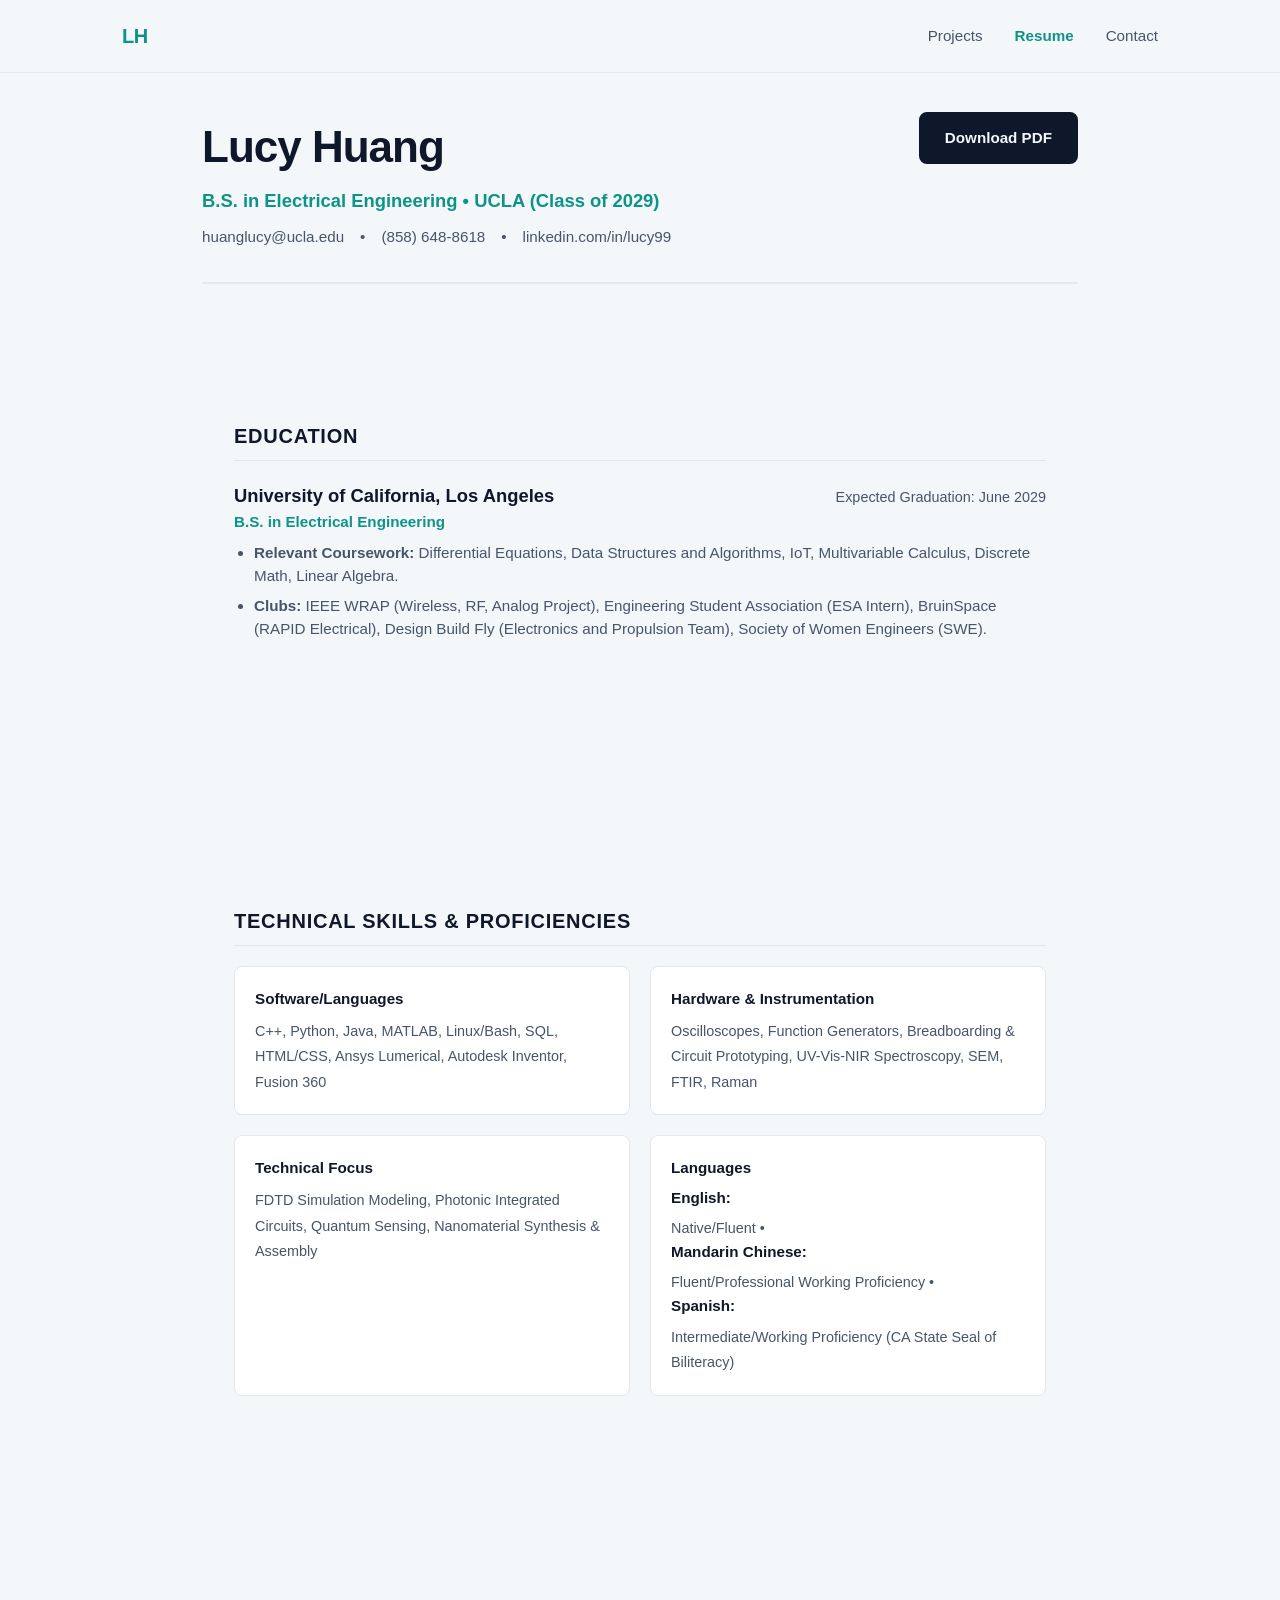
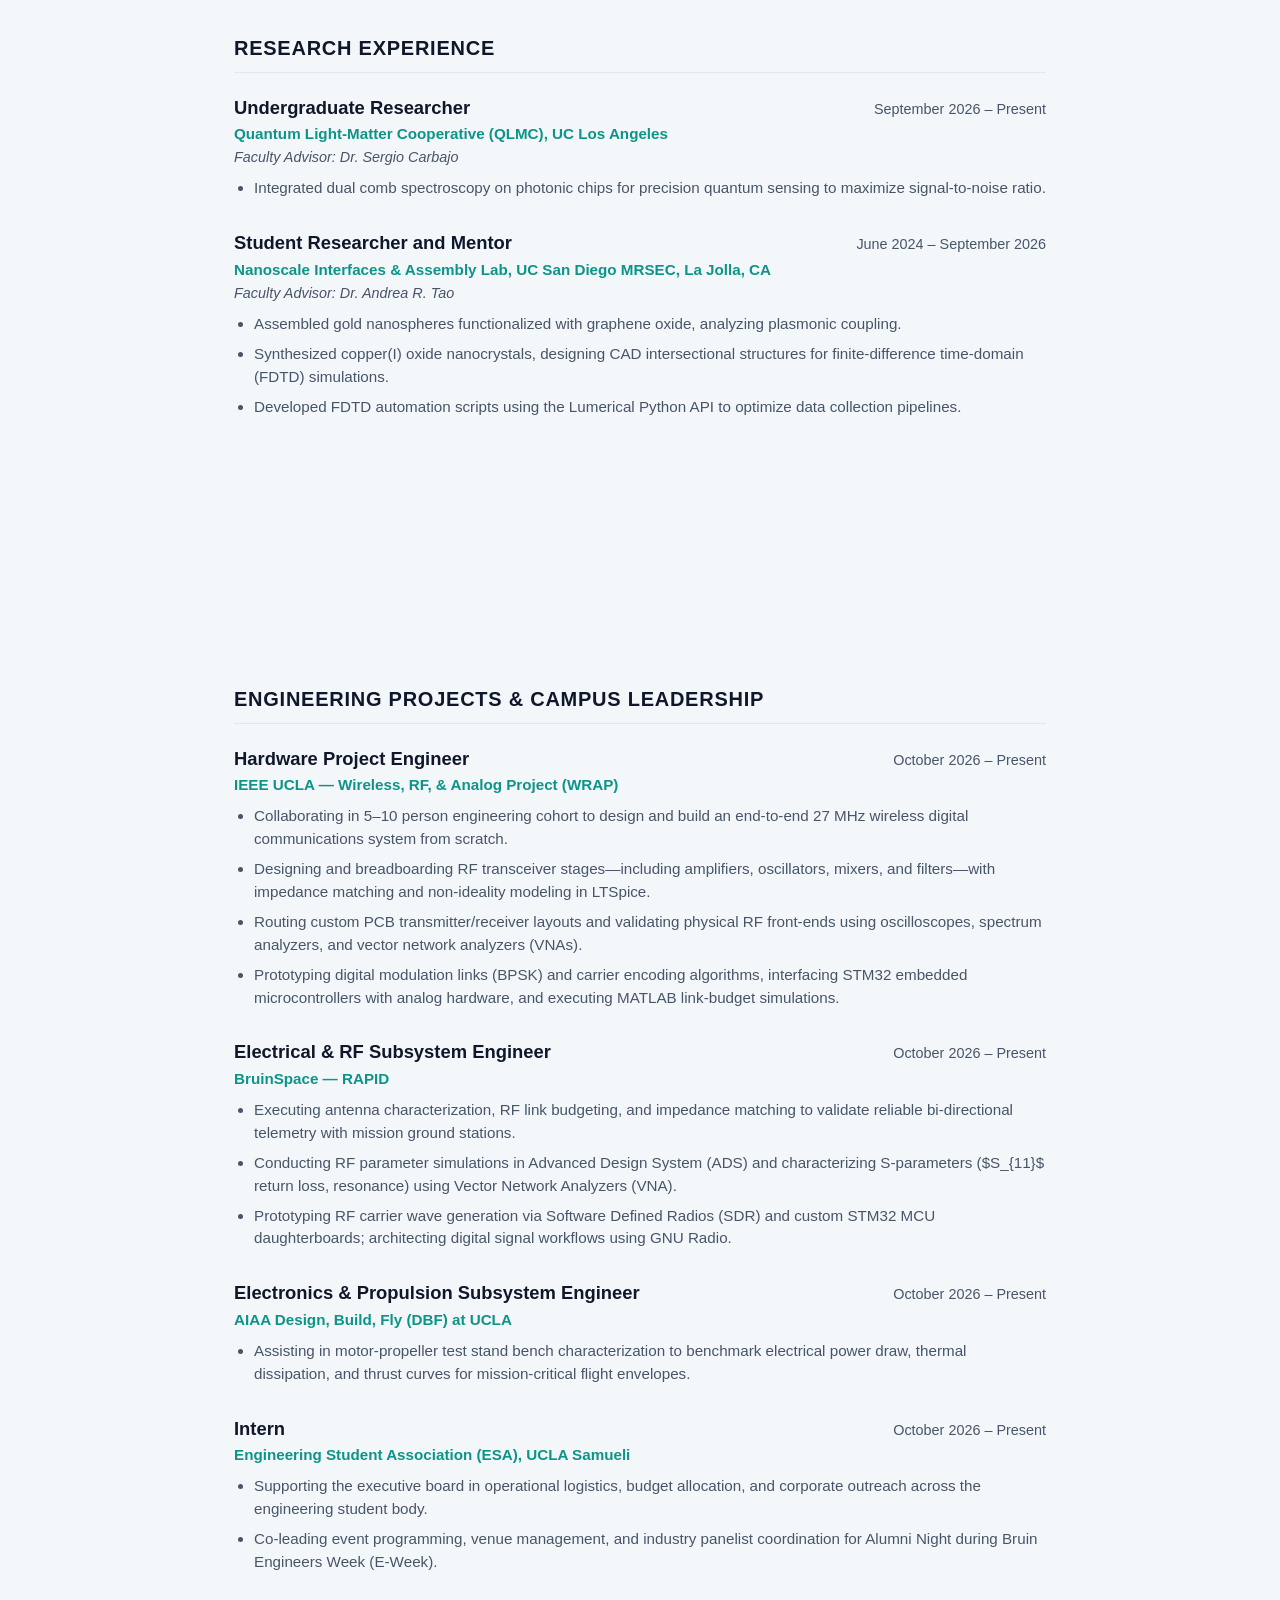
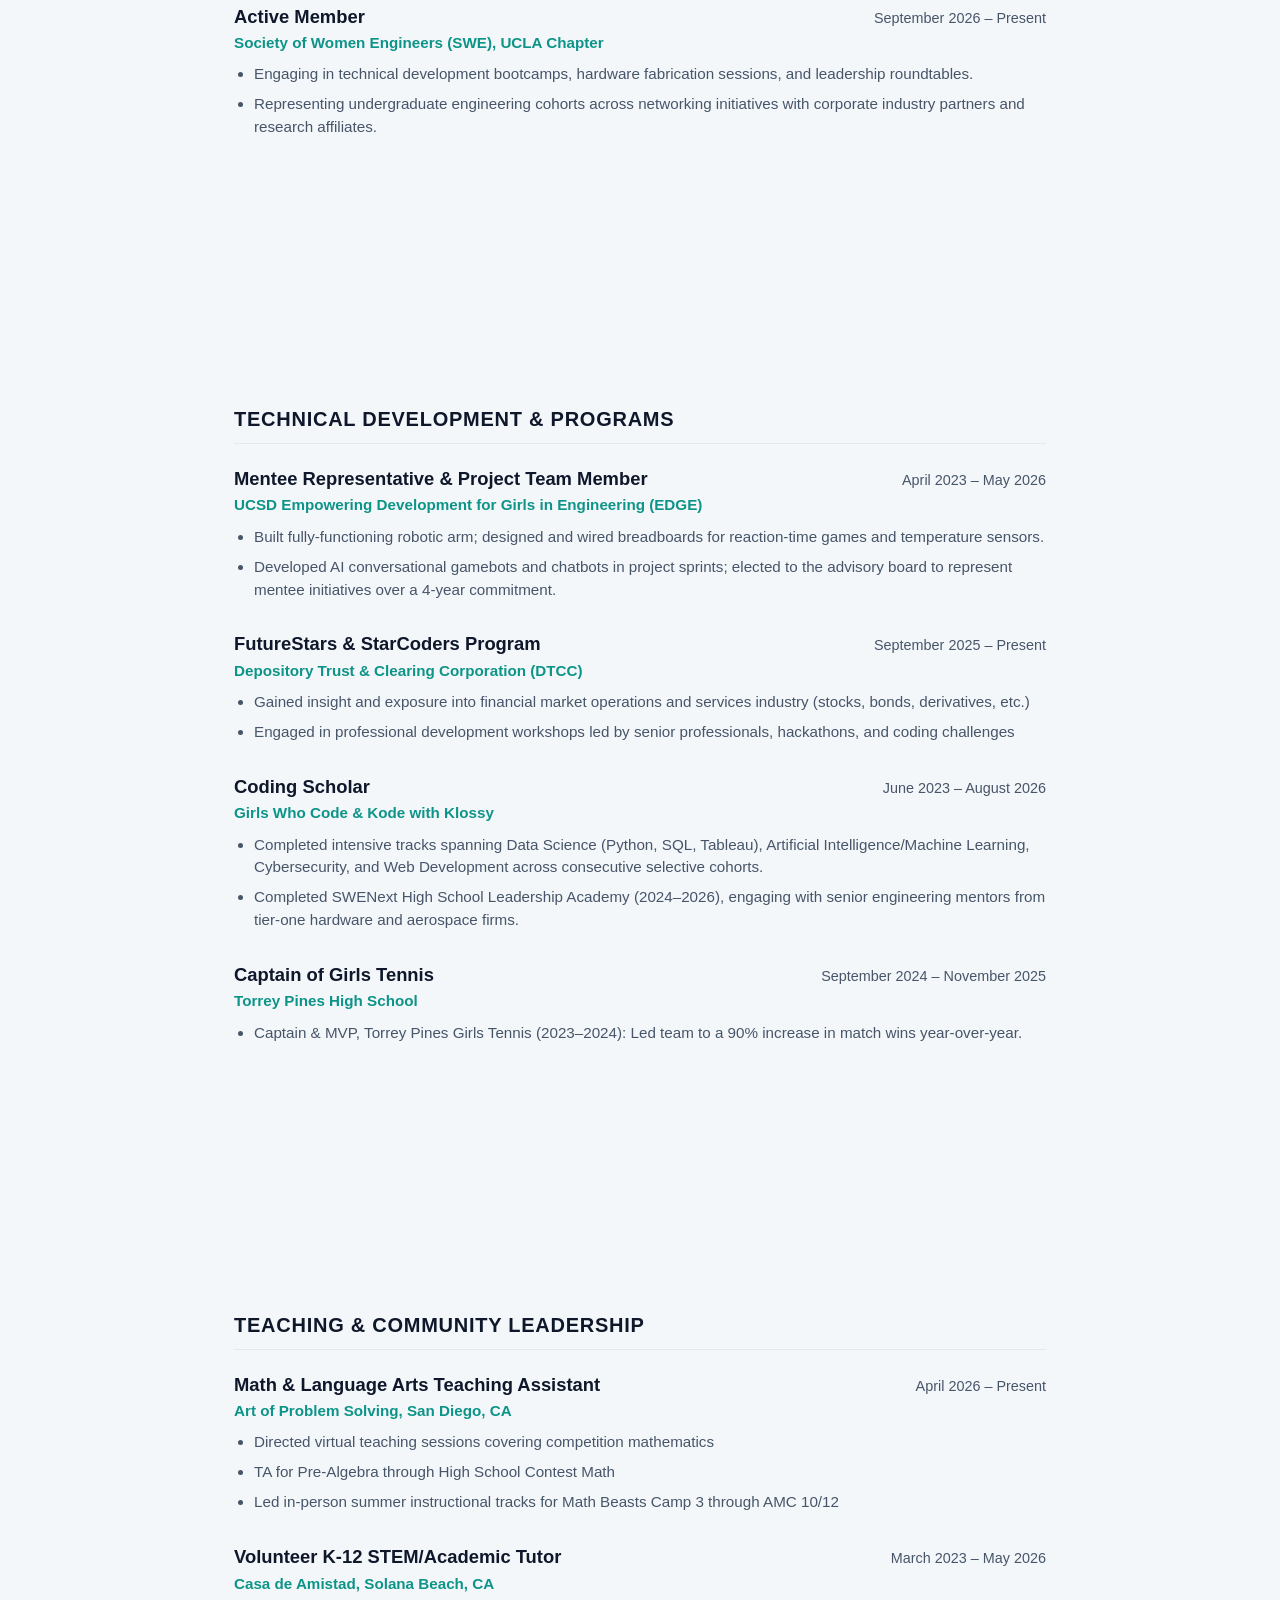
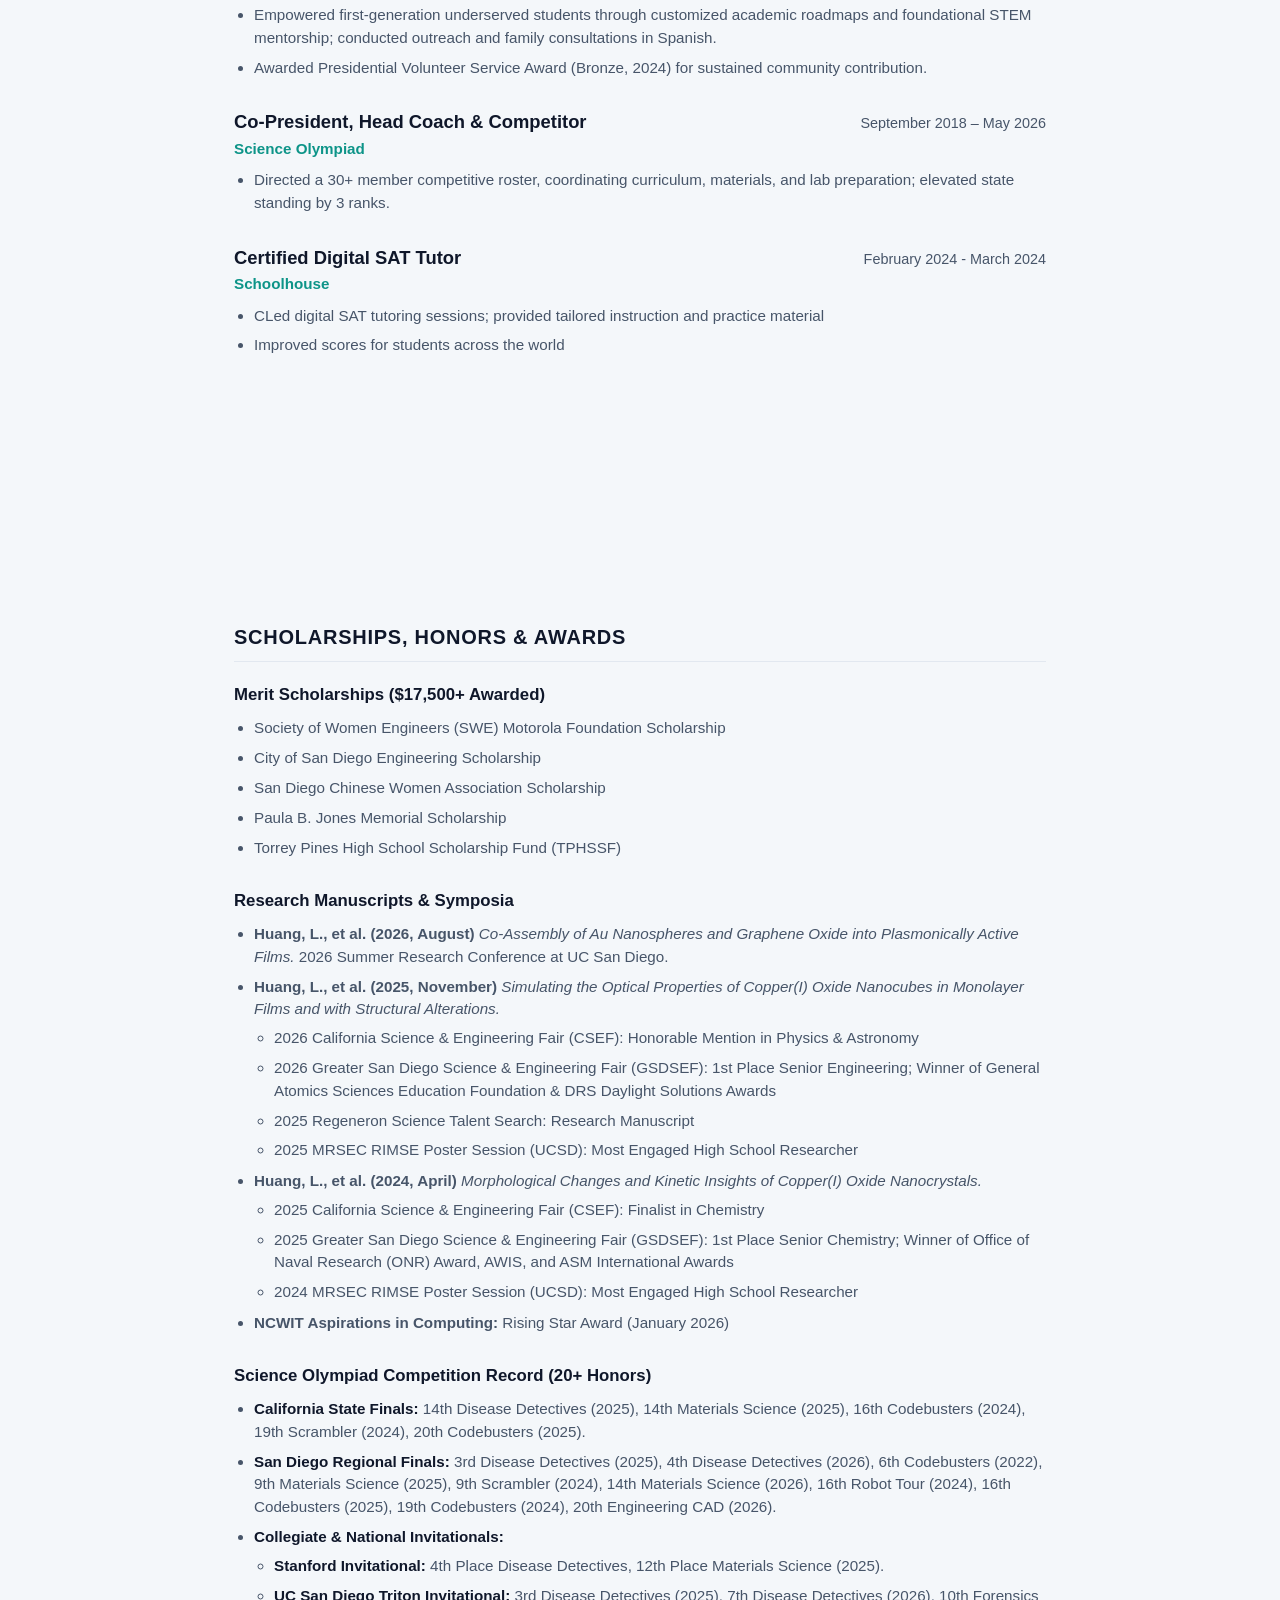
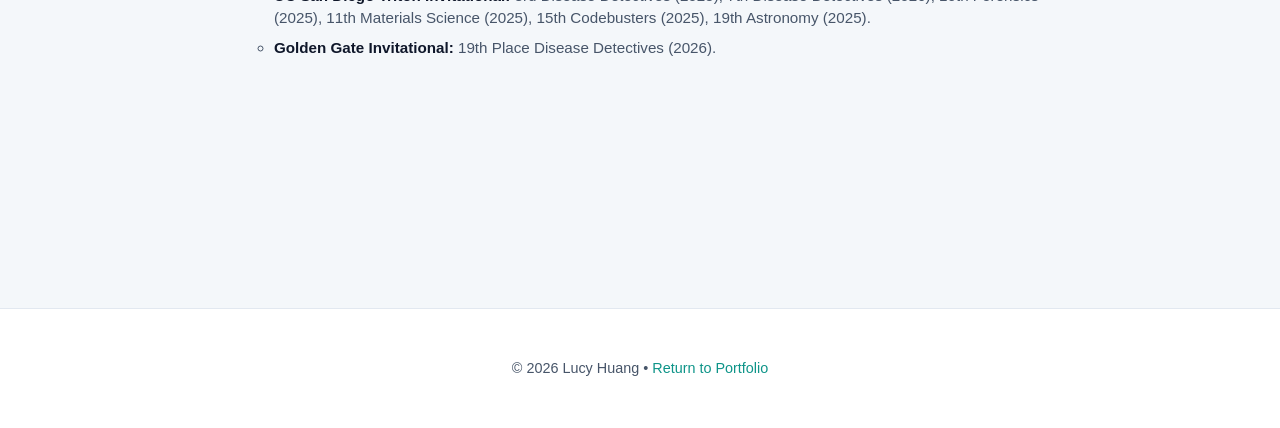
==== resume.html @ a326f534 "Restore bullet points for resume entries Uncommented bullet lists for AIAA and SWE entries in resume" ====
<!DOCTYPE html>
<html lang="en">
<head>
    <meta charset="UTF-8">
    <meta name="viewport" content="width=device-width, initial-scale=1.0">
    <title>Lucy Huang | Resume</title>
    <link rel="stylesheet" href="style.css">
    <style>
        .resume-page {
            max-width: 940px;
            margin: 0 auto;
            padding: 7rem 2rem 5rem;
        }

        .resume-header {
            display: flex;
            justify-content: space-between;
            align-items: flex-start;
            border-bottom: 2px solid var(--border-color);
            padding-bottom: 2rem;
            margin-bottom: 2.5rem;
        }

        .resume-title h1 {
            font-size: 2.75rem;
            font-weight: 800;
            color: var(--text-main);
            letter-spacing: -1px;
            margin-bottom: 0.25rem;
        }

        .resume-title p {
            color: var(--accent-teal);
            font-weight: 600;
            font-size: 1.15rem;
        }

        .contact-info {
            margin-top: 0.6rem;
            font-size: 0.95rem;
            color: var(--text-muted);
            display: flex;
            flex-wrap: wrap;
            gap: 1rem;
        }

        .contact-info a {
            color: var(--text-muted);
            text-decoration: none;
            transition: var(--transition-smooth);
        }

        .contact-info a:hover {
            color: var(--accent-teal);
        }

        .resume-actions {
            display: flex;
            gap: 0.75rem;
        }

        .resume-section {
            margin-bottom: 2.75rem;
        }

        .resume-section-title {
            font-size: 1.25rem;
            font-weight: 700;
            color: var(--text-main);
            text-transform: uppercase;
            letter-spacing: 0.75px;
            border-bottom: 1px solid var(--border-color);
            padding-bottom: 0.5rem;
            margin-bottom: 1.25rem;
        }

        .resume-entry {
            margin-bottom: 1.75rem;
        }

        .entry-header {
            display: flex;
            justify-content: space-between;
            align-items: baseline;
            flex-wrap: wrap;
            margin-bottom: 0.25rem;
        }

        .entry-title {
            font-size: 1.15rem;
            font-weight: 700;
            color: var(--text-main);
        }

        .entry-org {
            color: var(--accent-teal);
            font-weight: 600;
            font-size: 0.95rem;
        }

        .entry-advisor {
            color: var(--text-muted);
            font-size: 0.9rem;
            font-style: italic;
        }

        .entry-date {
            font-size: 0.9rem;
            color: var(--text-muted);
            font-weight: 500;
            white-space: nowrap;
        }

        .entry-bullets {
            margin-top: 0.5rem;
            padding-left: 1.25rem;
            color: var(--text-muted);
        }

        .entry-bullets li {
            margin-bottom: 0.45rem;
            font-size: 0.95rem;
            line-height: 1.5;
        }

        .entry-bullets ul {
            list-style-type: circle;
            padding-left: 1.25rem;
            margin-top: 0.35rem;
            margin-bottom: 0.5rem;
        }

        /* Skills & Scholarships Grid */
        .skills-grid {
            display: grid;
            grid-template-columns: repeat(auto-fit, minmax(280px, 1fr));
            gap: 1.25rem;
        }

        .skill-card {
            background-color: var(--card-bg);
            border: 1px solid var(--border-color);
            border-radius: var(--radius-modern);
            padding: 1.25rem;
        }

        .skill-card strong {
            display: block;
            color: var(--text-main);
            margin-bottom: 0.4rem;
            font-size: 0.95rem;
        }

        .skill-card span {
            color: var(--text-muted);
            font-size: 0.9rem;
            line-height: 1.45;
        }

        /* SciOly Details Styling */
        .scioly-category {
            margin-bottom: 0.75rem;
        }

        .scioly-category strong {
            color: var(--text-main);
            font-size: 0.95rem;
        }

        @media (max-width: 768px) {
            .resume-header {
                flex-direction: column;
                gap: 1.5rem;
            }
            .entry-header {
                flex-direction: column;
            }
            .resume-actions {
                width: 100%;
            }
            .resume-actions .btn {
                width: 100%;
                text-align: center;
            }
        }

        @media print {
            header, footer, .resume-actions { display: none !important; }
            .resume-page { padding: 0; }
            body { background: #fff; color: #000; }
        }
    </style>
</head>
<body>

    <!-- Header / Navigation -->
    <header>
        <nav>
            <div class="logo"><a href="index.html" style="text-decoration: none; color: inherit;">LH</a></div>
            <ul>
                <li><a href="index.html#projects">Projects</a></li>
                <li><a href="resume.html" style="color: var(--accent-teal); font-weight: 700;">Resume</a></li>
                <li><a href="index.html#contact">Contact</a></li>
            </ul>
        </nav>
    </header>

    <main class="resume-page">
        <!-- Resume Header -->
        <div class="resume-header">
            <div class="resume-title">
                <h1>Lucy Huang</h1>
                <p>B.S. in Electrical Engineering &bull; UCLA (Class of 2029)</p>
                <div class="contact-info">
                    <span><a href="mailto:huanglucy@ucla.edu">huanglucy@ucla.edu</a></span>
                    <span>&bull;</span>
                    <span>(858) 648-8618</span>
                    <span>&bull;</span>
                    <span><a href="https://www.linkedin.com/in/lucy99" target="_blank" rel="noopener noreferrer">linkedin.com/in/lucy99</a></span>
                </div>
            </div>
            <div class="resume-actions">
                <a href="101926 Lucy Huang Resume.pdf" download class="btn">Download PDF</a>
            </div>
        </div>

        <!-- Education -->
        <section class="resume-section">
            <h2 class="resume-section-title">Education</h2>
            <div class="resume-entry">
                <div class="entry-header">
                    <div>
                        <span class="entry-title">University of California, Los Angeles</span>
                        <div class="entry-org">B.S. in Electrical Engineering</div>
                    </div>
                    <span class="entry-date">Expected Graduation: June 2029</span>
                </div>
                <ul class="entry-bullets">
                    <li><strong>Relevant Coursework:</strong> Differential Equations, Data Structures and Algorithms, IoT, Multivariable Calculus, Discrete Math, Linear Algebra.</li>
                    <li><strong>Clubs:</strong> IEEE WRAP (Wireless, RF, Analog Project), Engineering Student Association (ESA Intern), BruinSpace (RAPID Electrical), Design Build Fly (Electronics and Propulsion Team), Society of Women Engineers (SWE).</li>
                </ul>
            </div>
        </section>

        <!-- Technical Skills -->
        <section class="resume-section">
            <h2 class="resume-section-title">Technical Skills &amp; Proficiencies</h2>
            <div class="skills-grid">
                <div class="skill-card">
                    <strong>Software/Languages</strong>
                    <span>C++, Python, Java, MATLAB, Linux/Bash, SQL, HTML/CSS, Ansys Lumerical, Autodesk Inventor, Fusion 360</span>
                </div>
                <div class="skill-card">
                    <strong>Hardware &amp; Instrumentation</strong>
                    <span>Oscilloscopes, Function Generators, Breadboarding &amp; Circuit Prototyping, UV-Vis-NIR Spectroscopy, SEM, FTIR, Raman</span>
                </div>
                <div class="skill-card">
                    <strong>Technical Focus</strong>
                    <span>FDTD Simulation Modeling, Photonic Integrated Circuits, Quantum Sensing, Nanomaterial Synthesis &amp; Assembly</span>
                </div>
                <div class="skill-card">
                    <strong>Languages</strong>
                    <span><strong>English:</strong> Native/Fluent &bull; <strong>Mandarin Chinese:</strong> Fluent/Professional Working Proficiency &bull; <strong>Spanish:</strong> Intermediate/Working Proficiency (CA State Seal of Biliteracy)</span>
                </div>
            </div>
        </section>


        <!-- Research Experience -->
        <section class="resume-section">
            <h2 class="resume-section-title">Research Experience</h2>

            <div class="resume-entry">
                <div class="entry-header">
                    <div>
                        <span class="entry-title">Undergraduate Researcher</span>
                        <div class="entry-org">Quantum Light-Matter Cooperative (QLMC), UC Los Angeles</div>
                        <div class="entry-advisor">Faculty Advisor: Dr. Sergio Carbajo</div>
                    </div>
                    <span class="entry-date">September 2026 – Present</span>
                </div>
                <ul class="entry-bullets">
                    <li>Integrated dual comb spectroscopy on photonic chips for precision quantum sensing to maximize signal-to-noise ratio.</li>
                </ul>
            </div>

            <div class="resume-entry">
                <div class="entry-header">
                    <div>
                        <span class="entry-title">Student Researcher and Mentor</span>
                        <div class="entry-org">Nanoscale Interfaces &amp; Assembly Lab, UC San Diego MRSEC, La Jolla, CA</div>
                        <div class="entry-advisor">Faculty Advisor: Dr. Andrea R. Tao</div>
                    </div>
                    <span class="entry-date">June 2024 – September 2026</span>
                </div>
                <ul class="entry-bullets">
                    <li>Assembled gold nanospheres functionalized with graphene oxide, analyzing plasmonic coupling.</li>
                    <li>Synthesized copper(I) oxide nanocrystals, designing CAD intersectional structures for finite-difference time-domain (FDTD) simulations.</li>
                    <li>Developed FDTD automation scripts using the Lumerical Python API to optimize data collection pipelines.</li>
                </ul>
            </div>
        </section>

                <!-- Collegiate Engineering Projects & Leadership -->
        <section class="resume-section">
            <h2 class="resume-section-title">Engineering Projects &amp; Campus Leadership</h2>

            <!-- IEEE WRAP -->
            <div class="resume-entry">
                <div class="entry-header">
                    <div>
                        <span class="entry-title">Hardware Project Engineer</span>
                        <div class="entry-org">IEEE UCLA — Wireless, RF, &amp; Analog Project (WRAP)</div>
                    </div>
                    <span class="entry-date">October 2026 – Present</span>
                </div>
                <ul class="entry-bullets">
                    <li>Collaborating in 5–10 person engineering cohort to design and build an end-to-end 27 MHz wireless digital communications system from scratch.</li>
                    <li>Designing and breadboarding RF transceiver stages—including amplifiers, oscillators, mixers, and filters—with impedance matching and non-ideality modeling in LTSpice.</li>
                    <li>Routing custom PCB transmitter/receiver layouts and validating physical RF front-ends using oscilloscopes, spectrum analyzers, and vector network analyzers (VNAs).</li>
                    <li>Prototyping digital modulation links (BPSK) and carrier encoding algorithms, interfacing STM32 embedded microcontrollers with analog hardware, and executing MATLAB link-budget simulations.</li>
                </ul>
            </div>

            <!-- BruinSpace -->
            <div class="resume-entry">
                <div class="entry-header">
                    <div>
                        <span class="entry-title">Electrical &amp; RF Subsystem Engineer</span>
                        <div class="entry-org">BruinSpace — RAPID</div>
                    </div>
                    <span class="entry-date">October 2026 – Present</span>
                </div>
                <ul class="entry-bullets">
                    <li>Executing antenna characterization, RF link budgeting, and impedance matching to validate reliable bi-directional telemetry with mission ground stations.</li>
                    <li>Conducting RF parameter simulations in Advanced Design System (ADS) and characterizing S-parameters ($S_{11}$ return loss, resonance) using Vector Network Analyzers (VNA).</li>
                    <li>Prototyping RF carrier wave generation via Software Defined Radios (SDR) and custom STM32 MCU daughterboards; architecting digital signal workflows using GNU Radio.</li>
                </ul>
            </div>

            <!-- Design Build Fly -->
            <div class="resume-entry">
                <div class="entry-header">
                    <div>
                        <span class="entry-title">Electronics &amp; Propulsion Subsystem Engineer</span>
                        <div class="entry-org">AIAA Design, Build, Fly (DBF) at UCLA</div>
                    </div>
                    <span class="entry-date">October 2026 – Present</span>
                </div>
                <ul class="entry-bullets">
                    <li>Assisting in motor-propeller test stand bench characterization to benchmark electrical power draw, thermal dissipation, and thrust curves for mission-critical flight envelopes.</li>
                </ul>
            </div>

            <!-- Engineering Student Association -->
            <div class="resume-entry">
                <div class="entry-header">
                    <div>
                        <span class="entry-title">Intern</span>
                        <div class="entry-org">Engineering Student Association (ESA), UCLA Samueli</div>
                    </div>
                    <span class="entry-date">October 2026 – Present</span>
                </div>
                <ul class="entry-bullets">
                    <li>Supporting the executive board in operational logistics, budget allocation, and corporate outreach across the engineering student body.</li>
                    <li>Co-leading event programming, venue management, and industry panelist coordination for Alumni Night during Bruin Engineers Week (E-Week).</li>
                </ul>
            </div>

            <!-- Society of Women Engineers -->
            <div class="resume-entry">
                <div class="entry-header">
                    <div>
                        <span class="entry-title">Active Member</span>
                        <div class="entry-org">Society of Women Engineers (SWE), UCLA Chapter</div>
                    </div>
                    <span class="entry-date">September 2026 – Present</span>
                </div>
                <ul class="entry-bullets">
                    <li>Engaging in technical development bootcamps, hardware fabrication sessions, and leadership roundtables.</li>
                    <li>Representing undergraduate engineering cohorts across networking initiatives with corporate industry partners and research affiliates.</li>
                </ul>
            </div>
        </section>

        
        <!-- Technical Programs & Projects -->
        <section class="resume-section">
            <h2 class="resume-section-title">Technical Development &amp; Programs</h2>

            <div class="resume-entry">
                <div class="entry-header">
                    <div>
                        <span class="entry-title">Mentee Representative &amp; Project Team Member</span>
                        <div class="entry-org">UCSD Empowering Development for Girls in Engineering (EDGE)</div>
                    </div>
                    <span class="entry-date">April 2023 – May 2026</span>
                </div>
                <ul class="entry-bullets">
                    <li>Built fully-functioning robotic arm; designed and wired breadboards for reaction-time games and temperature sensors.</li>
                    <li>Developed AI conversational gamebots and chatbots in project sprints; elected to the advisory board to represent mentee initiatives over a 4-year commitment.</li>
                </ul>
            </div>

            <div class="resume-entry">
                <div class="entry-header">
                    <div>
                        <span class="entry-title">FutureStars &amp; StarCoders Program</span>
                        <div class="entry-org">Depository Trust &amp; Clearing Corporation (DTCC)</div>
                    </div>
                    <span class="entry-date">September 2025 – Present</span>
                </div>
                <ul class="entry-bullets">
                    <li>Gained insight and exposure into financial market operations and services industry (stocks, bonds, derivatives, etc.)</li>
                    <li>Engaged in professional development workshops led by senior professionals, hackathons, and coding challenges</li>
                </ul>
            </div>

            <div class="resume-entry">
                <div class="entry-header">
                    <div>
                        <span class="entry-title">Coding Scholar</span>
                        <div class="entry-org">Girls Who Code &amp; Kode with Klossy</div>
                    </div>
                    <span class="entry-date">June 2023 – August 2026</span>
                </div>
                <ul class="entry-bullets">
                    <li>Completed intensive tracks spanning Data Science (Python, SQL, Tableau), Artificial Intelligence/Machine Learning, Cybersecurity, and Web Development across consecutive selective cohorts.</li>
                    <li>Completed SWENext High School Leadership Academy (2024–2026), engaging with senior engineering mentors from tier-one hardware and aerospace firms.</li>
                </ul>
            </div>

         <div class="resume-entry">
                <div class="entry-header">
                    <div>
                        <span class="entry-title">Captain of Girls Tennis</span>
                        <div class="entry-org">Torrey Pines High School</div>
                    </div>
                    <span class="entry-date">September 2024 – November 2025</span>
                </div>
                <ul class="entry-bullets">
                    <li>Captain &amp; MVP, Torrey Pines Girls Tennis (2023–2024): Led team to a 90% increase in match wins year-over-year.</li>
                </ul>
            </div>
        </section>

        <!-- Teaching & Volunteer Experience -->
        <section class="resume-section">
            <h2 class="resume-section-title">Teaching &amp; Community Leadership</h2>

            <div class="resume-entry">
                <div class="entry-header">
                    <div>
                        <span class="entry-title">Math &amp; Language Arts Teaching Assistant</span>
                        <div class="entry-org">Art of Problem Solving, San Diego, CA</div>
                    </div>
                    <span class="entry-date">April 2026 – Present</span>
                </div>
                <ul class="entry-bullets">
                    <li>Directed virtual teaching sessions covering competition mathematics</li>
                    <li>TA for Pre-Algebra through High School Contest Math</li>
                    <li>Led in-person summer instructional tracks for Math Beasts Camp 3 through AMC 10/12</li>
                </ul>
            </div>

            <div class="resume-entry">
                <div class="entry-header">
                    <div>
                        <span class="entry-title">Volunteer K-12 STEM/Academic Tutor</span>
                        <div class="entry-org">Casa de Amistad, Solana Beach, CA</div>
                    </div>
                    <span class="entry-date">March 2023 – May 2026</span>
                </div>
                <ul class="entry-bullets">
                    <li>Empowered first-generation underserved students through customized academic roadmaps and foundational STEM mentorship; conducted outreach and family consultations in Spanish.</li>
                    <li>Awarded Presidential Volunteer Service Award (Bronze, 2024) for sustained community contribution.</li>
                </ul>
            </div>

            <div class="resume-entry">
                <div class="entry-header">
                    <div>
                        <span class="entry-title">Co-President, Head Coach &amp; Competitor</span>
                        <div class="entry-org">Science Olympiad</div>
                    </div>
                    <span class="entry-date">September 2018 – May 2026</span>
                </div>
                <ul class="entry-bullets">
                    <li>Directed a 30+ member competitive roster, coordinating curriculum, materials, and lab preparation; elevated state standing by 3 ranks.</li>
                </ul>
            </div>

             <div class="resume-entry">
                <div class="entry-header">
                    <div>
                        <span class="entry-title">Certified Digital SAT Tutor</span>
                        <div class="entry-org">Schoolhouse</div>
                    </div>
                    <span class="entry-date">February 2024 - March 2024</span>
                </div>
                <ul class="entry-bullets">
                    <li>CLed digital SAT tutoring sessions; provided tailored instruction and practice material</li>
                    <li>Improved scores for students across the world</li>
                </ul>
            </div>
        </section>

        <!-- Scholarships, Honors & Awards -->
        <section class="resume-section">
            <h2 class="resume-section-title">Scholarships, Honors &amp; Awards</h2>
            
            <div class="resume-entry">
                <span class="entry-title" style="font-size: 1.05rem;">Merit Scholarships ($17,500+ Awarded)</span>
                <ul class="entry-bullets">
                    <li>Society of Women Engineers (SWE) Motorola Foundation Scholarship</li>
                    <li>City of San Diego Engineering Scholarship</li>
                    <li>San Diego Chinese Women Association Scholarship</li>
                    <li>Paula B. Jones Memorial Scholarship</li>
                    <li>Torrey Pines High School Scholarship Fund (TPHSSF)</li>
                </ul>
            </div>

            <div class="resume-entry">
                <span class="entry-title" style="font-size: 1.05rem;">Research Manuscripts &amp; Symposia</span>
                <ul class="entry-bullets">
                    <li>
                        <strong>Huang, L., et al. (2026, August)</strong> <em>Co-Assembly of Au Nanospheres and Graphene Oxide into Plasmonically Active Films.</em> 2026 Summer Research Conference at UC San Diego.
                    </li>
                    <li>
                        <strong>Huang, L., et al. (2025, November)</strong> <em>Simulating the Optical Properties of Copper(I) Oxide Nanocubes in Monolayer Films and with Structural Alterations.</em>
                        <ul>
                            <li>2026 California Science &amp; Engineering Fair (CSEF): Honorable Mention in Physics &amp; Astronomy</li>
                            <li>2026 Greater San Diego Science &amp; Engineering Fair (GSDSEF): 1st Place Senior Engineering; Winner of General Atomics Sciences Education Foundation &amp; DRS Daylight Solutions Awards</li>
                            <li>2025 Regeneron Science Talent Search: Research Manuscript</li>
                            <li>2025 MRSEC RIMSE Poster Session (UCSD): Most Engaged High School Researcher</li>
                        </ul>
                    </li>
                    <li>
                        <strong>Huang, L., et al. (2024, April)</strong> <em>Morphological Changes and Kinetic Insights of Copper(I) Oxide Nanocrystals.</em>
                        <ul>
                            <li>2025 California Science &amp; Engineering Fair (CSEF): Finalist in Chemistry</li>
                            <li>2025 Greater San Diego Science &amp; Engineering Fair (GSDSEF): 1st Place Senior Chemistry; Winner of Office of Naval Research (ONR) Award, AWIS, and ASM International Awards</li>
                            <li>2024 MRSEC RIMSE Poster Session (UCSD): Most Engaged High School Researcher</li>
                        </ul>
                    </li>
                    <li><strong>NCWIT Aspirations in Computing:</strong> Rising Star Award (January 2026)</li>
                </ul>
            </div>

            <!-- Granular Science Olympiad Breakdown -->
            <div class="resume-entry">
                <span class="entry-title" style="font-size: 1.05rem;">Science Olympiad Competition Record (20+ Honors)</span>
                <ul class="entry-bullets">
                    <li class="scioly-category">
                        <strong>California State Finals:</strong>
                        14th Disease Detectives (2025), 14th Materials Science (2025), 16th Codebusters (2024), 19th Scrambler (2024), 20th Codebusters (2025).
                    </li>
                    <li class="scioly-category">
                        <strong>San Diego Regional Finals:</strong>
                        3rd Disease Detectives (2025), 4th Disease Detectives (2026), 6th Codebusters (2022), 9th Materials Science (2025), 9th Scrambler (2024), 14th Materials Science (2026), 16th Robot Tour (2024), 16th Codebusters (2025), 19th Codebusters (2024), 20th Engineering CAD (2026).
                    </li>
                    <li class="scioly-category">
                        <strong>Collegiate &amp; National Invitationals:</strong>
                        <ul>
                            <li><strong>Stanford Invitational:</strong> 4th Place Disease Detectives, 12th Place Materials Science (2025).</li>
                            <li><strong>UC San Diego Triton Invitational:</strong> 3rd Disease Detectives (2025), 7th Disease Detectives (2026), 10th Forensics (2025), 11th Materials Science (2025), 15th Codebusters (2025), 19th Astronomy (2025).</li>
                            <li><strong>Golden Gate Invitational:</strong> 19th Place Disease Detectives (2026).</li>
                        </ul>
                    </li>
                </ul>
            </div>
        </section>
    </main>

    <footer>
        <p>&copy; 2026 Lucy Huang &bull; <a href="index.html" style="color: var(--accent-teal); text-decoration: none;">Return to Portfolio</a></p>
    </footer>

</body>
</html>
---- style.css ----
* {
    margin: 0;
    padding: 0;
    box-sizing: border-box;
    font-family: 'Inter', -apple-system, BlinkMacSystemFont, 'Segoe UI', Roboto, sans-serif;
    scroll-behavior: smooth;
}

:root {
    /* Color Palette Specs */
    --bg-color: #f4f7fa;          /* Sleek white with a distinct cool blue/slate tone */
    --card-bg: #ffffff;           /* Clean stark white for contrasting elements */
    --text-main: #0f172a;         /* Deep slate/navy off-black for premium contrast */
    --text-muted: #475569;        /* Soft navy-tinted gray for secondary body text */
    --accent-teal: #0d9488;       /* Primary technical teal blue for highlights */
    --accent-glow: rgba(13, 148, 136, 0.15); /* Soft teal halo for interactive glow states */
    --border-color: #e2e8f0;      /* Subtle slate-tinted borders */
    
    /* Layout Constants */
    --radius-modern: 8px;         /* Perfectly balanced soft-rounded corners */
    --transition-smooth: all 0.3s cubic-bezier(0.4, 0, 0.2, 1);
}

body {
    background-color: var(--bg-color);
    color: var(--text-main);
    line-height: 1.6;
    -webkit-font-smoothing: antialiased;
}

/* navigation bar */
header {
    position: fixed;
    top: 0;
    width: 100%;
    background-color: rgba(244, 247, 250, 0.8);
    backdrop-filter: blur(12px); /* Modern frosted-glass effect */
    border-bottom: 1px solid var(--border-color);
    z-index: 100;
}

nav {
    display: flex;
    justify-content: space-between;
    align-items: center;
    max-width: 1100px;
    margin: 0 auto;
    padding: 1.25rem 2rem;
}

.logo {
    font-size: 1.25rem;
    font-weight: 700;
    color: var(--accent-teal);
    letter-spacing: -0.5px;
}

nav ul {
    display: flex;
    list-style: none;
}

nav ul li {
    margin-left: 2rem;
}

nav ul li a {
    color: var(--text-muted);
    text-decoration: none;
    font-weight: 500;
    font-size: 0.95rem;
    transition: var(--transition-smooth);
}

nav ul li a:hover {
    color: var(--accent-teal);
}

/* layout*/
section {
    max-width: 1100px;
    margin: 0 auto;
    padding: 6rem 2rem;
}

/* hero */
#hero {
    min-height: 100vh;
    display: flex;
    align-items: center;
    padding-top: 4rem;
}

.hero-content h1 {
    font-size: 3.5rem;
    font-weight: 800;
    letter-spacing: -1px;
    margin-bottom: 0.75rem;
    color: var(--text-main);
}

.hero-content h2 {
    font-size: 1.75rem;
    font-weight: 600;
    color: var(--text-muted);
    margin-bottom: 1.5rem;
}

.hero-content p {
    font-size: 1.15rem;
    color: var(--text-muted);
    max-width: 650px;
    margin-bottom: 2.5rem;
}

.highlight {
    color: var(--accent-teal);
}

/* TYPEWRITER STYLE */
.typewriter-container {
    font-size: 3.5rem;
    font-weight: 800;
    letter-spacing: -1px;
    margin-bottom: 0.75rem;
    display: inline-block;
}

.typewriter-container .highlight {
    color: var(--accent-teal);
}

.cursor {
    display: inline-block;
    width: 4px;
    height: 1em;
    background-color: var(--accent-teal);
    vertical-align: -0.05em;
    margin-left: 2px;
    animation: blink 0.8s step-end infinite;
}

@keyframes blink {
    from, to { opacity: 0; }
    50% { opacity: 1; }
}

@media (max-width: 768px) {
    .typewriter-container { font-size: 2.2rem; }
}


/* Cursors */
@keyframes blink-first {
    from, to { border-color: transparent; }
    50% { border-color: var(--accent-teal); }
}

@keyframes blink-second {
    from, to { border-color: transparent; }
    50% { border-color: var(--accent-teal); }
}


/* buttons */
.btn {
    display: inline-block;
    background-color: var(--text-main);
    color: var(--bg-color);
    padding: 0.75rem 1.5rem;
    border-radius: var(--radius-modern);
    text-decoration: none;
    font-weight: 600;
    font-size: 0.95rem;
    border: 2px solid var(--text-main);
    transition: var(--transition-smooth);
}

.btn:hover {
    background-color: var(--accent-teal);
    border-color: var(--accent-teal);
    box-shadow: 0 4px 12px var(--accent-glow);
}

.btn.secondary {
    background-color: transparent;
    color: var(--text-main);
    border: 2px solid var(--border-color);
    margin-left: 1rem;
}

.btn.secondary:hover {
    background-color: var(--card-bg);
    border-color: var(--text-main);
    box-shadow: none;
}

/* projects */
#projects h2, #contact h2 {
    font-size: 1.75rem;
    font-weight: 700;
    margin-bottom: 2.5rem;
    border-bottom: 2px solid var(--border-color);
    padding-bottom: 0.75rem;
    color: var(--text-main);
}

.project-grid {
    display: grid;
    grid-template-columns: repeat(auto-fit, minmax(320px, 1fr));
    gap: 2rem;
}

.project-card {
    background-color: var(--card-bg);
    padding: 2.25rem;
    border-radius: var(--radius-modern);
    border: 1px solid var(--border-color);
    box-shadow: 0 1px 3px rgba(15, 23, 42, 0.03);
    transition: var(--transition-smooth);
}

/* interactive lift and glow */
.project-card:hover {
    transform: translateY(-6px);
    border-color: var(--accent-teal);
    box-shadow: 0 12px 24px -10px rgba(15, 23, 42, 0.08), 0 0 16px var(--accent-glow);
}

.project-card h3 {
    font-size: 1.35rem;
    font-weight: 600;
    margin-bottom: 0.75rem;
    color: var(--text-main);
}

.project-card p {
    color: var(--text-muted);
    font-size: 0.95rem;
    margin-bottom: 1.75rem;
}

/* Project Year Subtitle */
.project-year {
    font-size: 0.85rem;
    font-weight: 600;
    color: var(--accent-teal);
    margin-top: -0.35rem;
    margin-bottom: 1.25rem;
}

/* Fancy Collapsible Award Box */
.award-accordion {
    margin-bottom: 1.75rem;
    border: 1px solid var(--border-color);
    border-radius: var(--radius-modern);
    background-color: #fafbfc;
    overflow: hidden;
    transition: var(--transition-smooth);
}

.award-accordion summary {
    display: flex;
    justify-content: space-between;
    align-items: center;
    padding: 0.65rem 0.95rem;
    cursor: pointer;
    user-select: none;
    font-size: 0.85rem;
    font-weight: 700;
    color: var(--text-main);
    letter-spacing: 0.25px;
    background-color: #ffffff;
    border-bottom: 1px solid transparent;
    transition: var(--transition-smooth);
}

.award-accordion[open] summary {
    border-bottom-color: var(--border-color);
    background-color: rgba(13, 148, 136, 0.04);
}

.award-accordion summary:hover {
    color: var(--accent-teal);
}

/* Count Tag */
.count-badge {
    background-color: var(--accent-teal);
    color: #ffffff;
    font-size: 0.72rem;
    font-weight: 700;
    padding: 0.15rem 0.5rem;
    border-radius: 999px;
}

/* Custom Bullet List */
.award-list {
    list-style: none;
    padding: 0.6rem 0.9rem;
    margin: 0;
    display: flex;
    flex-direction: column;
    gap: 0.5rem;
}

.award-list li {
    display: flex;
    align-items: flex-start;
    gap: 0.6rem;
    font-size: 0.83rem;
    line-height: 1.45;
    color: var(--text-muted);
}

.award-list li strong {
    color: var(--text-main);
}

/* Styled Teal Square Bullet */
.bullet-dot {
    flex-shrink: 0;
    width: 6px;
    height: 6px;
    margin-top: 0.35rem;
    border-radius: 2px;
    background-color: var(--accent-teal);
}

/* tech badge container */
.tech-tags {
    margin-bottom: 1.75rem;
    display: flex;
    flex-wrap: wrap;
    gap: 0.5rem;
}

/* tech labels */
.tech-tags span {
    background-color: #f1f5f9;
    color: var(--accent-teal);
    font-family: 'JetBrains Mono', 'Fira Code', 'Courier New', monospace;
    font-size: 0.8rem;
    font-weight: 600;
    padding: 0.25rem 0.65rem;
    border-radius: 4px;
    border: 1px solid #e2e8f0;
}

.project-links a {
    color: var(--text-main);
    margin-right: 1.5rem;
    text-decoration: none;
    font-size: 0.9rem;
    font-weight: 600;
    transition: var(--transition-smooth);
}

.project-links a:hover {
    color: var(--accent-teal);
}

/* Project Awards List */
.project-awards {
    display: flex;
    flex-direction: column;
    gap: 0.45rem;
    margin-bottom: 1.5rem;
}

.award-badge {
    background-color: rgba(13, 148, 136, 0.08);
    color: var(--text-main);
    border-left: 3px solid var(--accent-teal);
    padding: 0.35rem 0.65rem;
    border-radius: 0 4px 4px 0;
    font-size: 0.82rem;
    font-weight: 500;
    line-height: 1.35;
}

/* contact and footer */
#contact {
    text-align: center;
}

#contact p {
    color: var(--text-muted);
    margin-bottom: 2.5rem;
    font-size: 1.1rem;
}

.contact-links {
    display: flex;
    justify-content: center;
}

footer {
    text-align: center;
    padding: 3rem 2rem;
    color: var(--text-muted);
    font-size: 0.9rem;
    border-top: 1px solid var(--border-color);
    background-color: var(--card-bg);
}

/* for mobile devices */
@media (max-width: 768px) {
    .typewriter-container { font-size: 2.5rem; }
    .hero-content h1 { font-size: 2.5rem; }
    .hero-content h2 { font-size: 1.4rem; }
    .contact-links { flex-direction: column; gap: 1rem; align-items: center; }
    .btn.secondary { margin-left: 0; width: 100%; max-width: 250px; }
    .btn { width: 100%; max-width: 250px; text-align: center; }
}
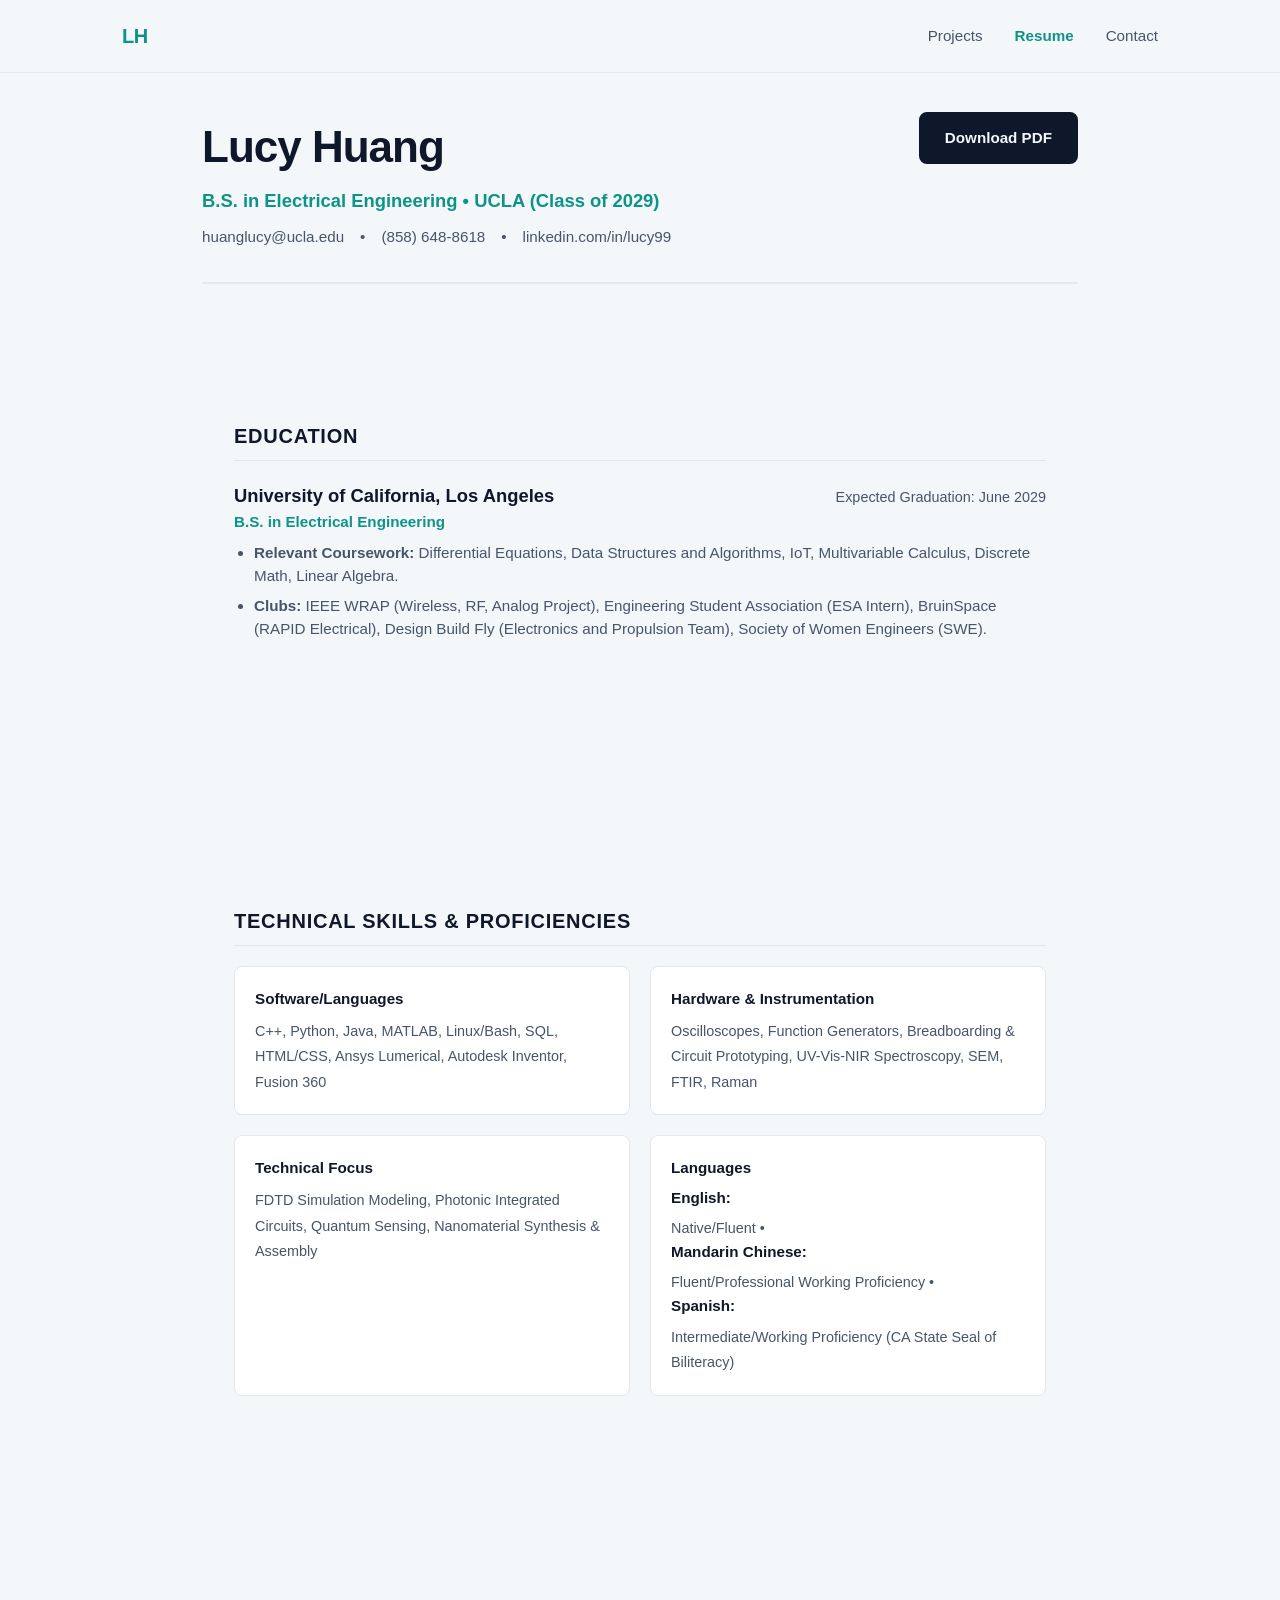
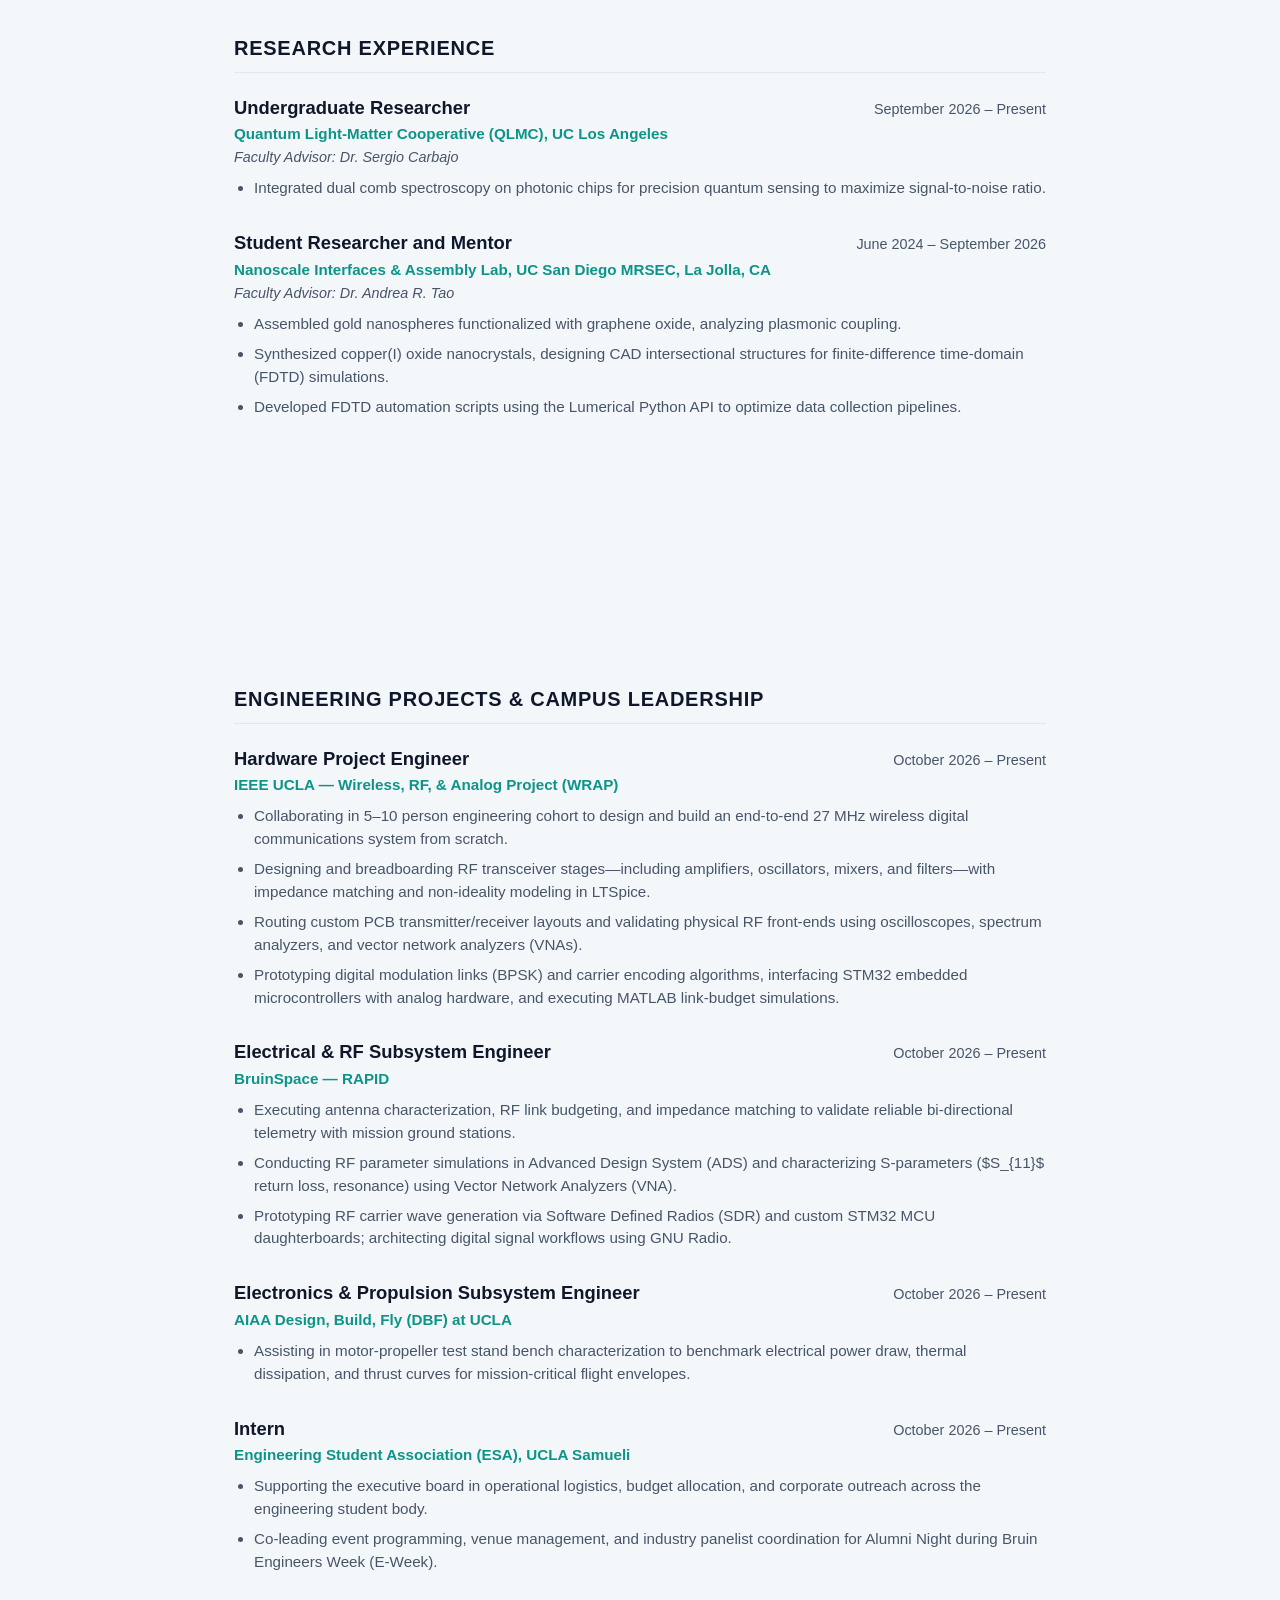
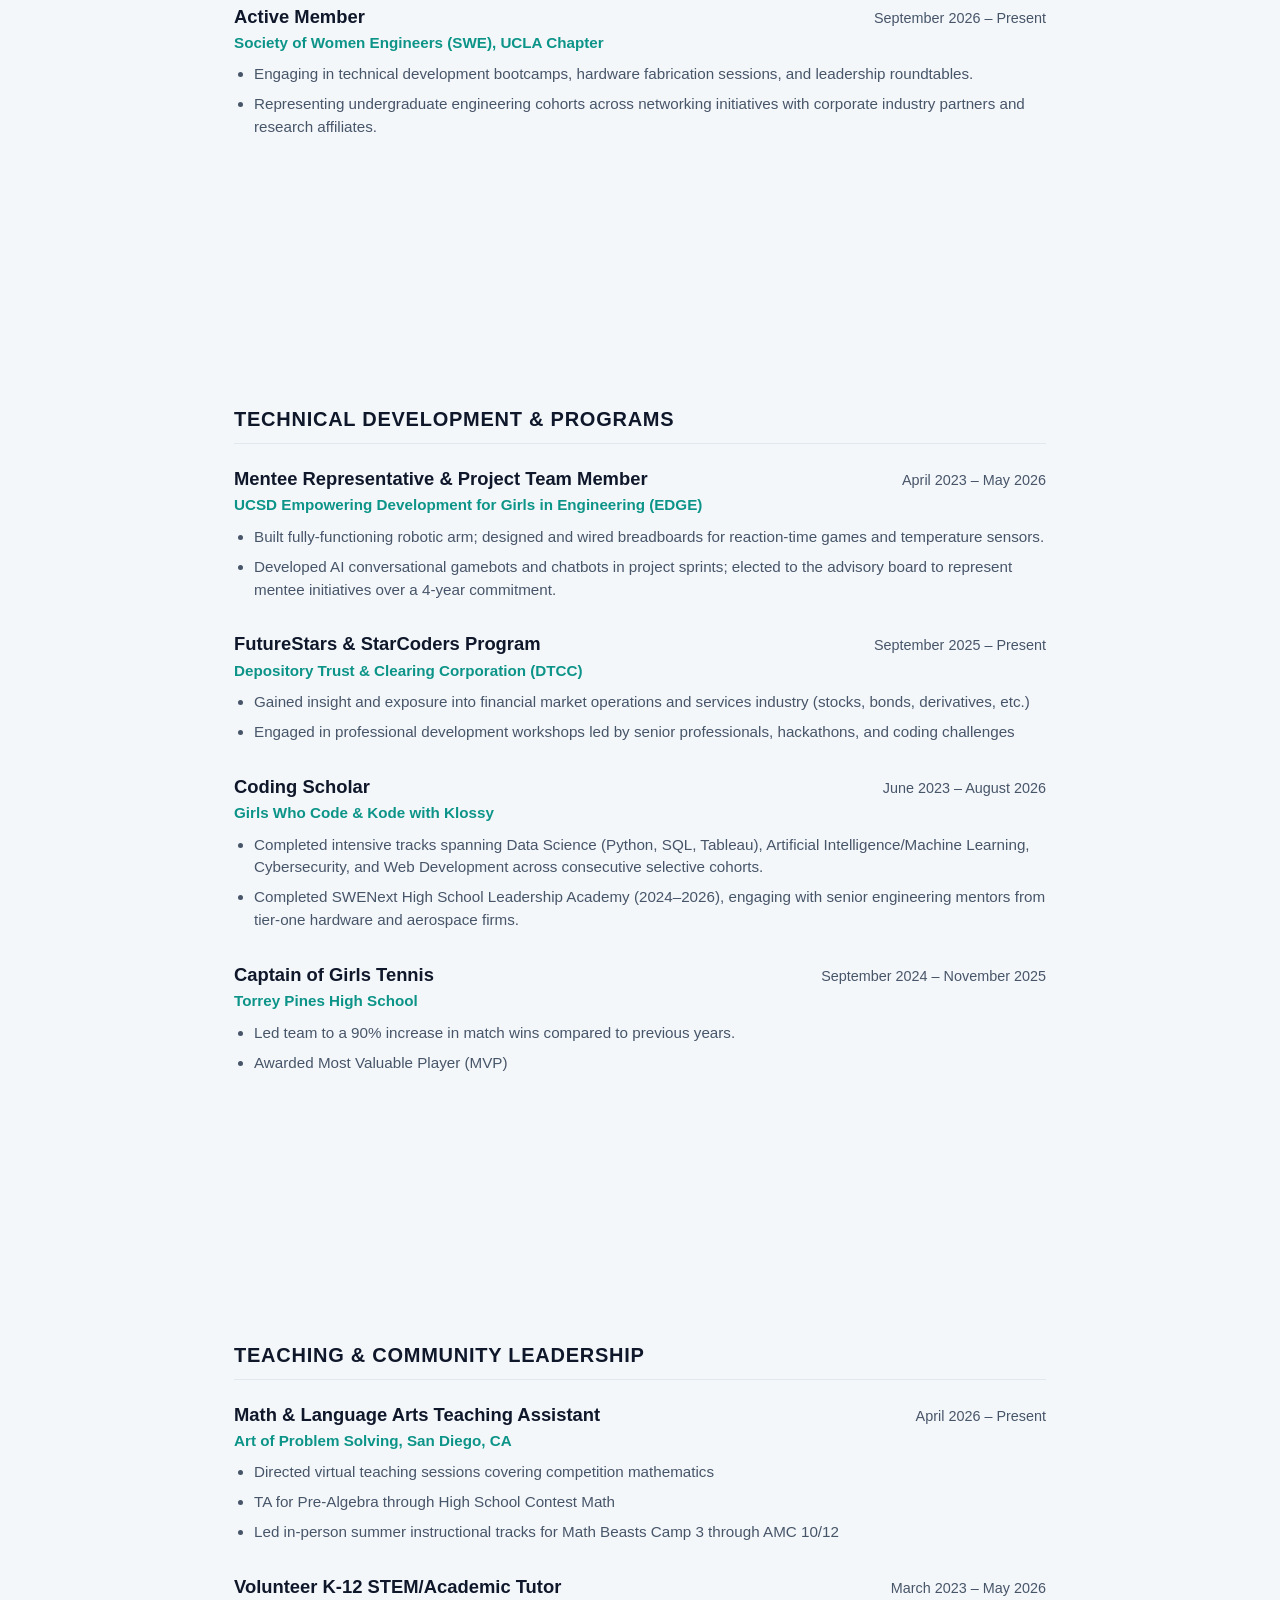
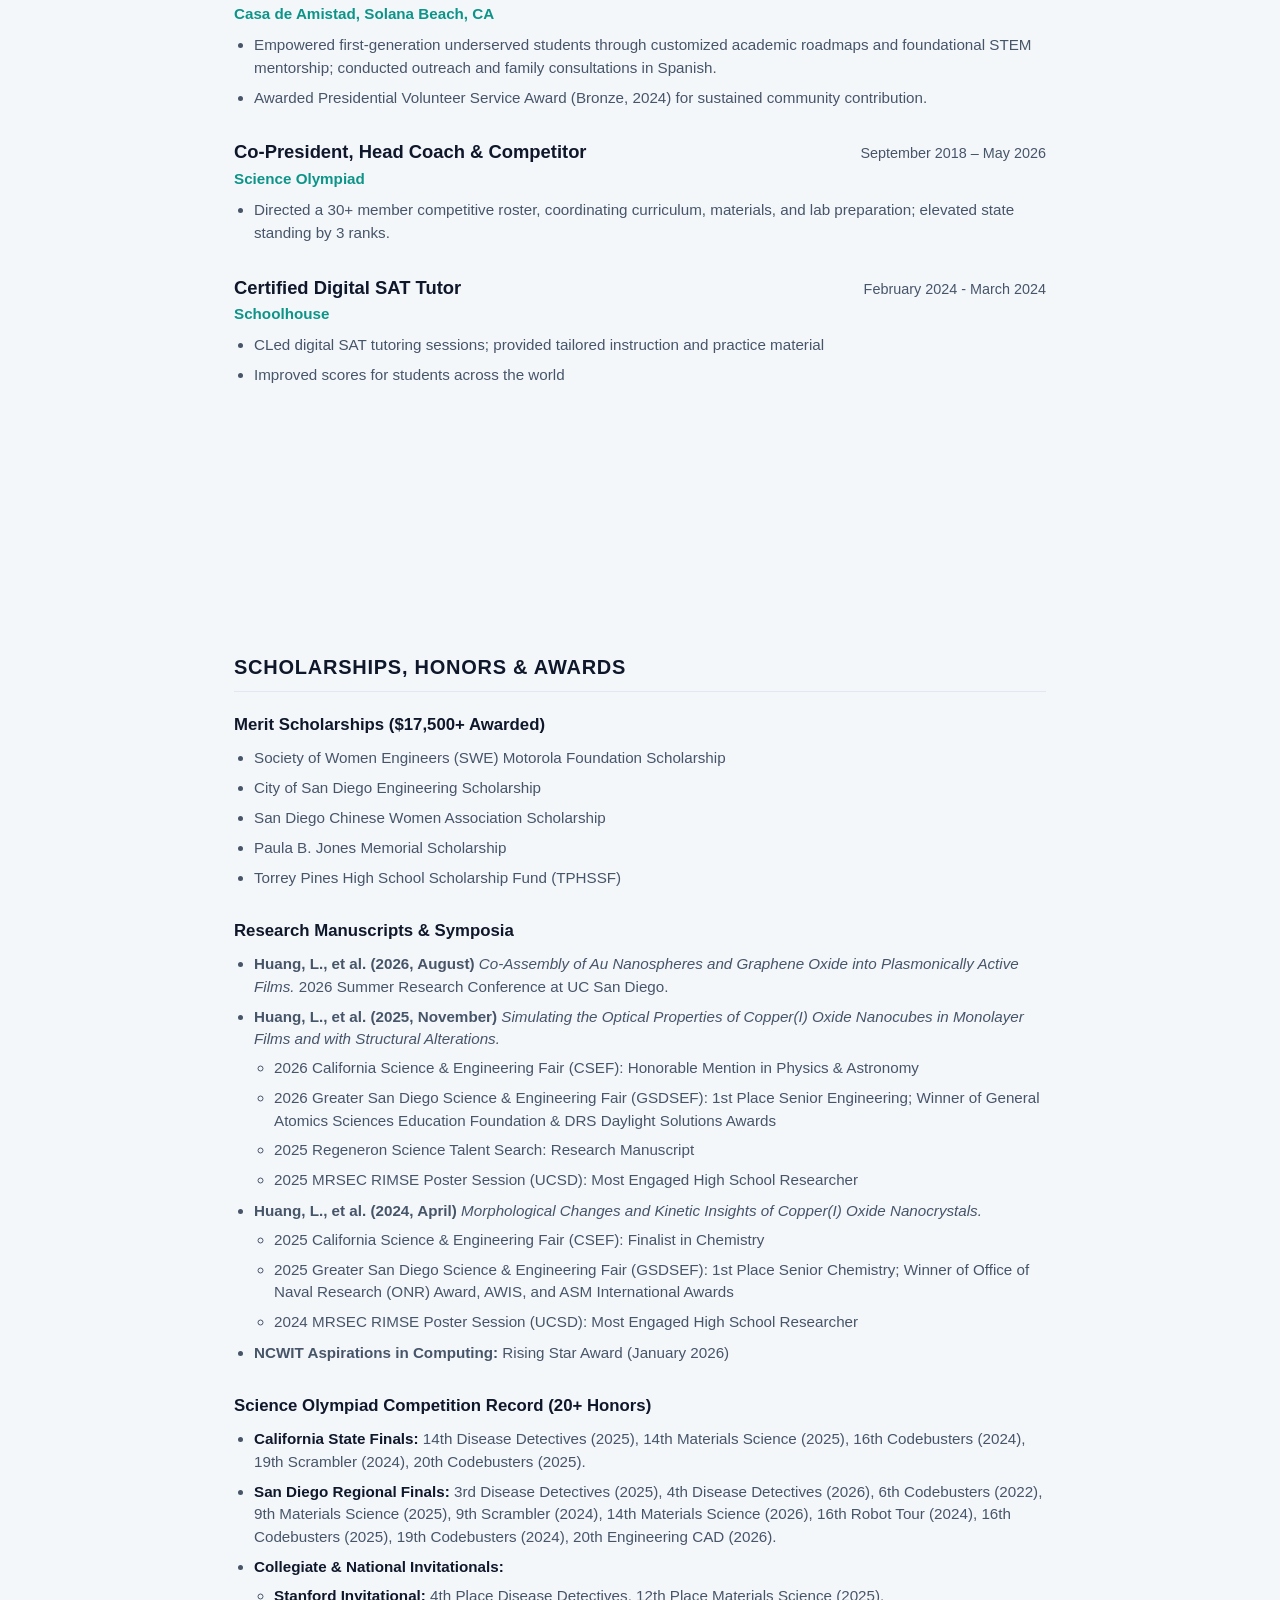
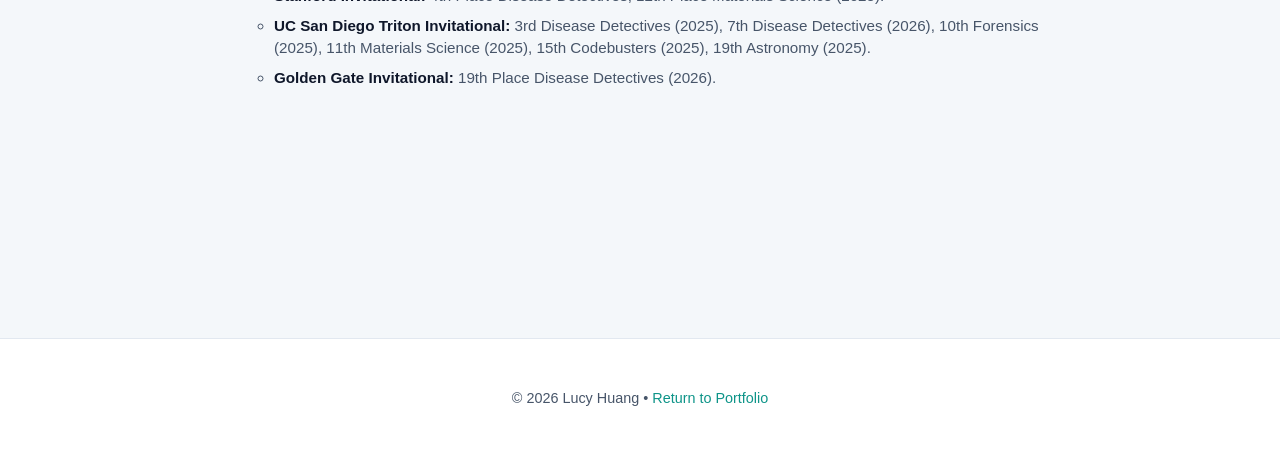
==== commit 0313866e: "Update tennis achievement descriptions Rephrased bullet points for clarity and conciseness." ====
--- a/resume.html
+++ b/resume.html
@@ -439,7 +439,8 @@
                     <span class="entry-date">September 2024 – November 2025</span>
                 </div>
                 <ul class="entry-bullets">
-                    <li>Captain &amp; MVP, Torrey Pines Girls Tennis (2023–2024): Led team to a 90% increase in match wins year-over-year.</li>
+                    <li>Led team to a 90% increase in match wins compared to previous years.</li>
+                    <li>Awarded Most Valuable Player (MVP)</li>
                 </ul>
             </div>
         </section>
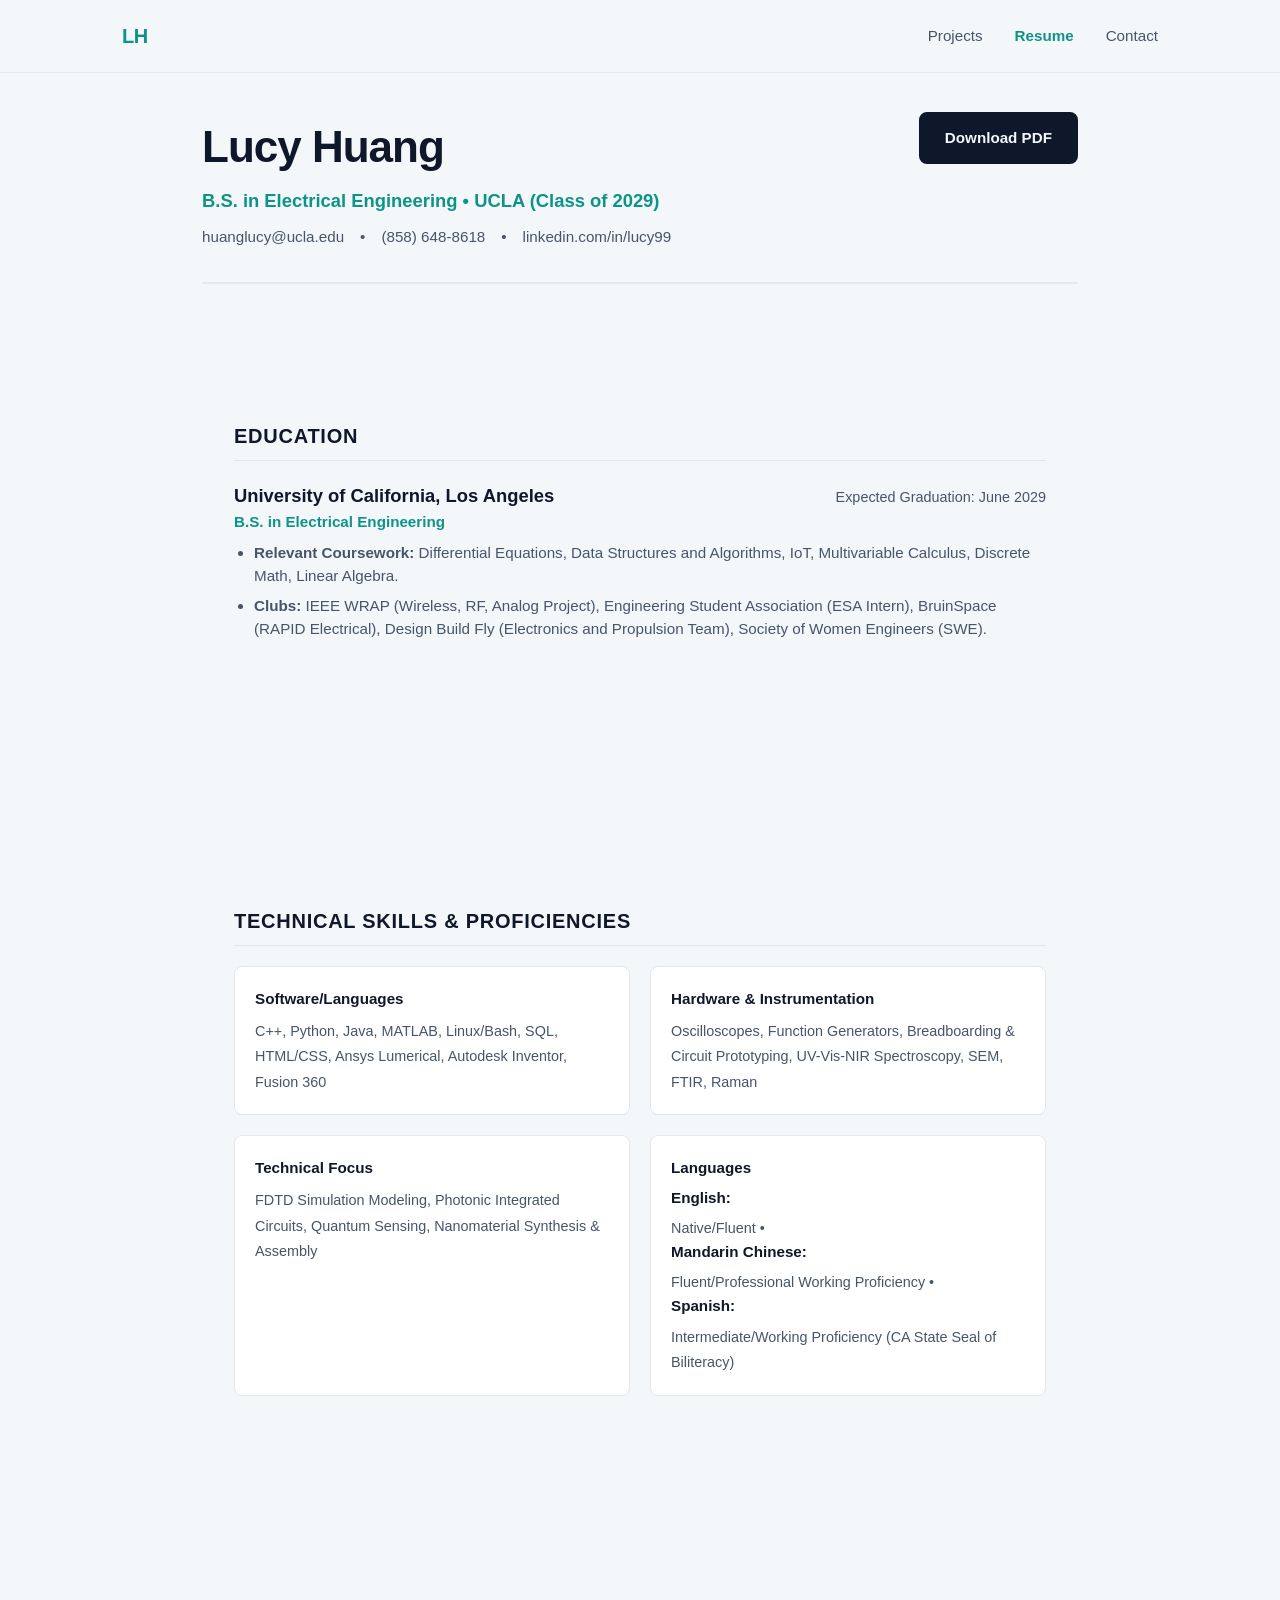
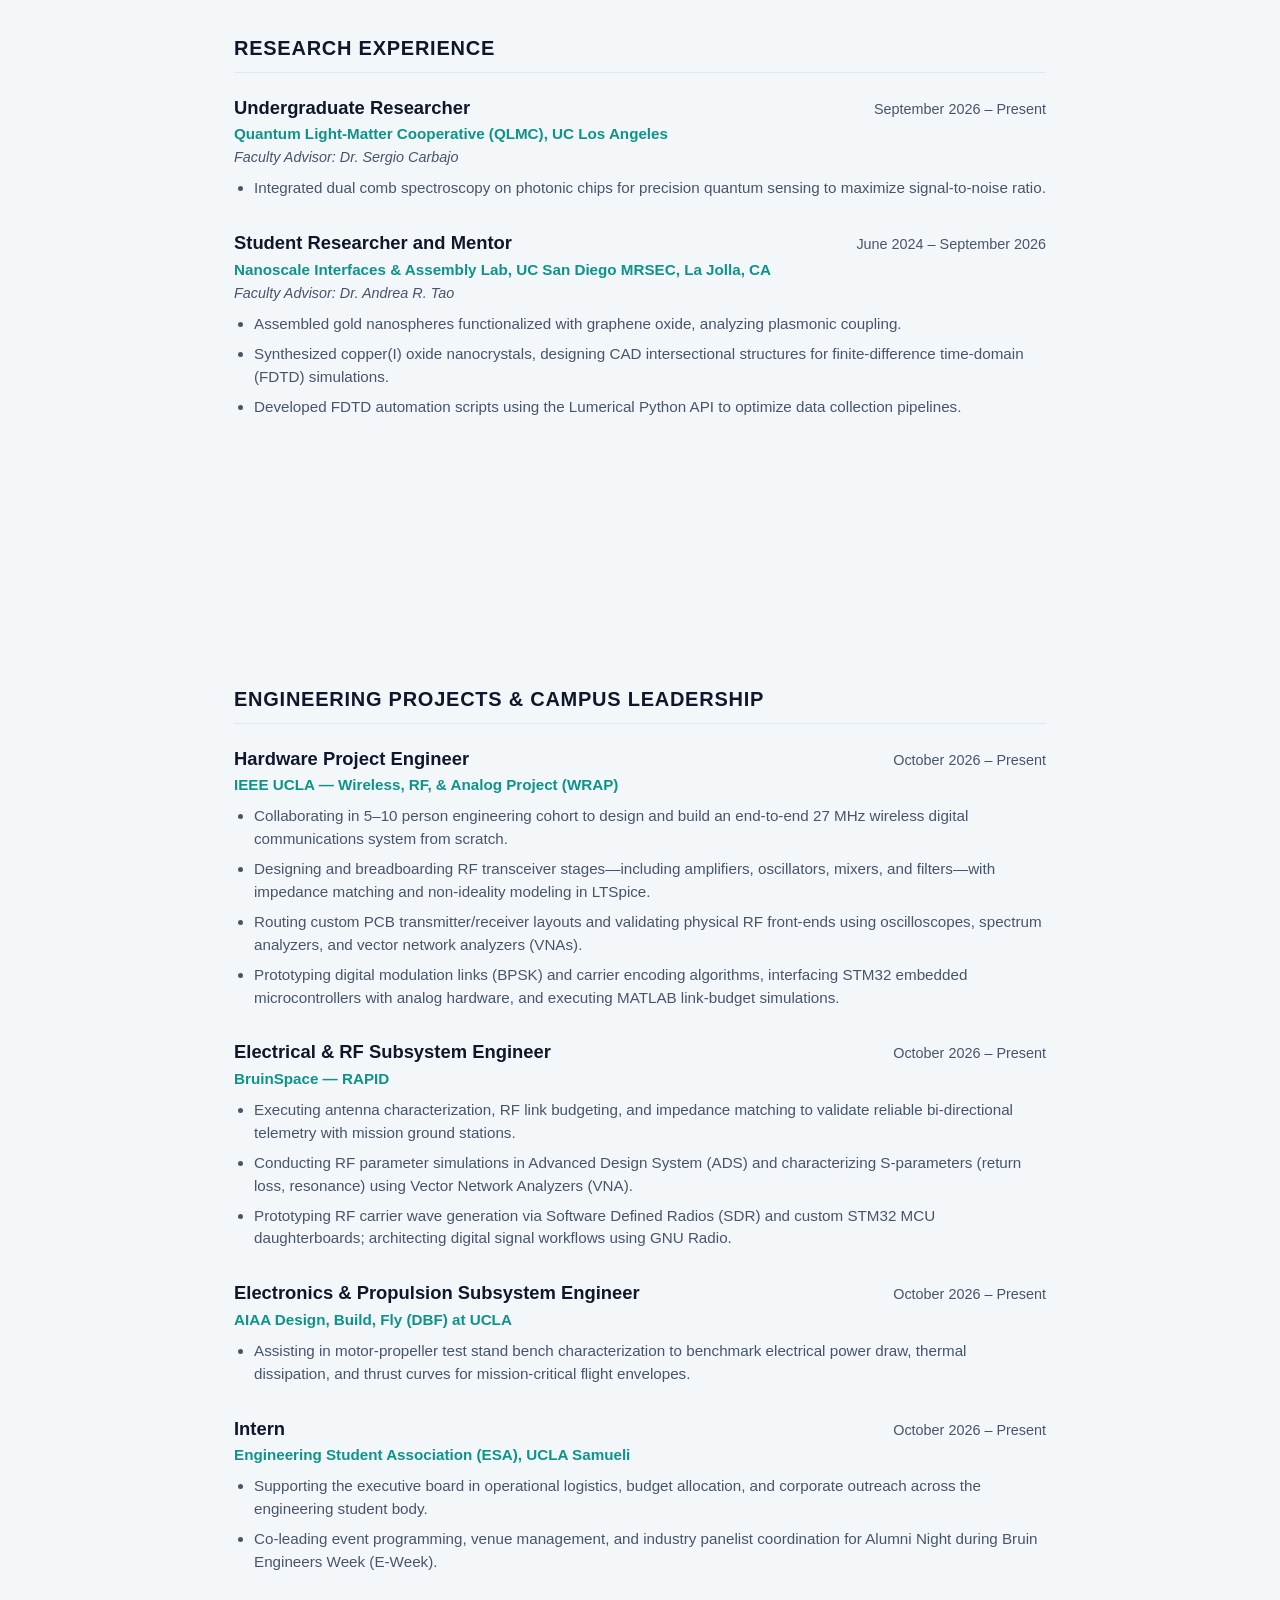
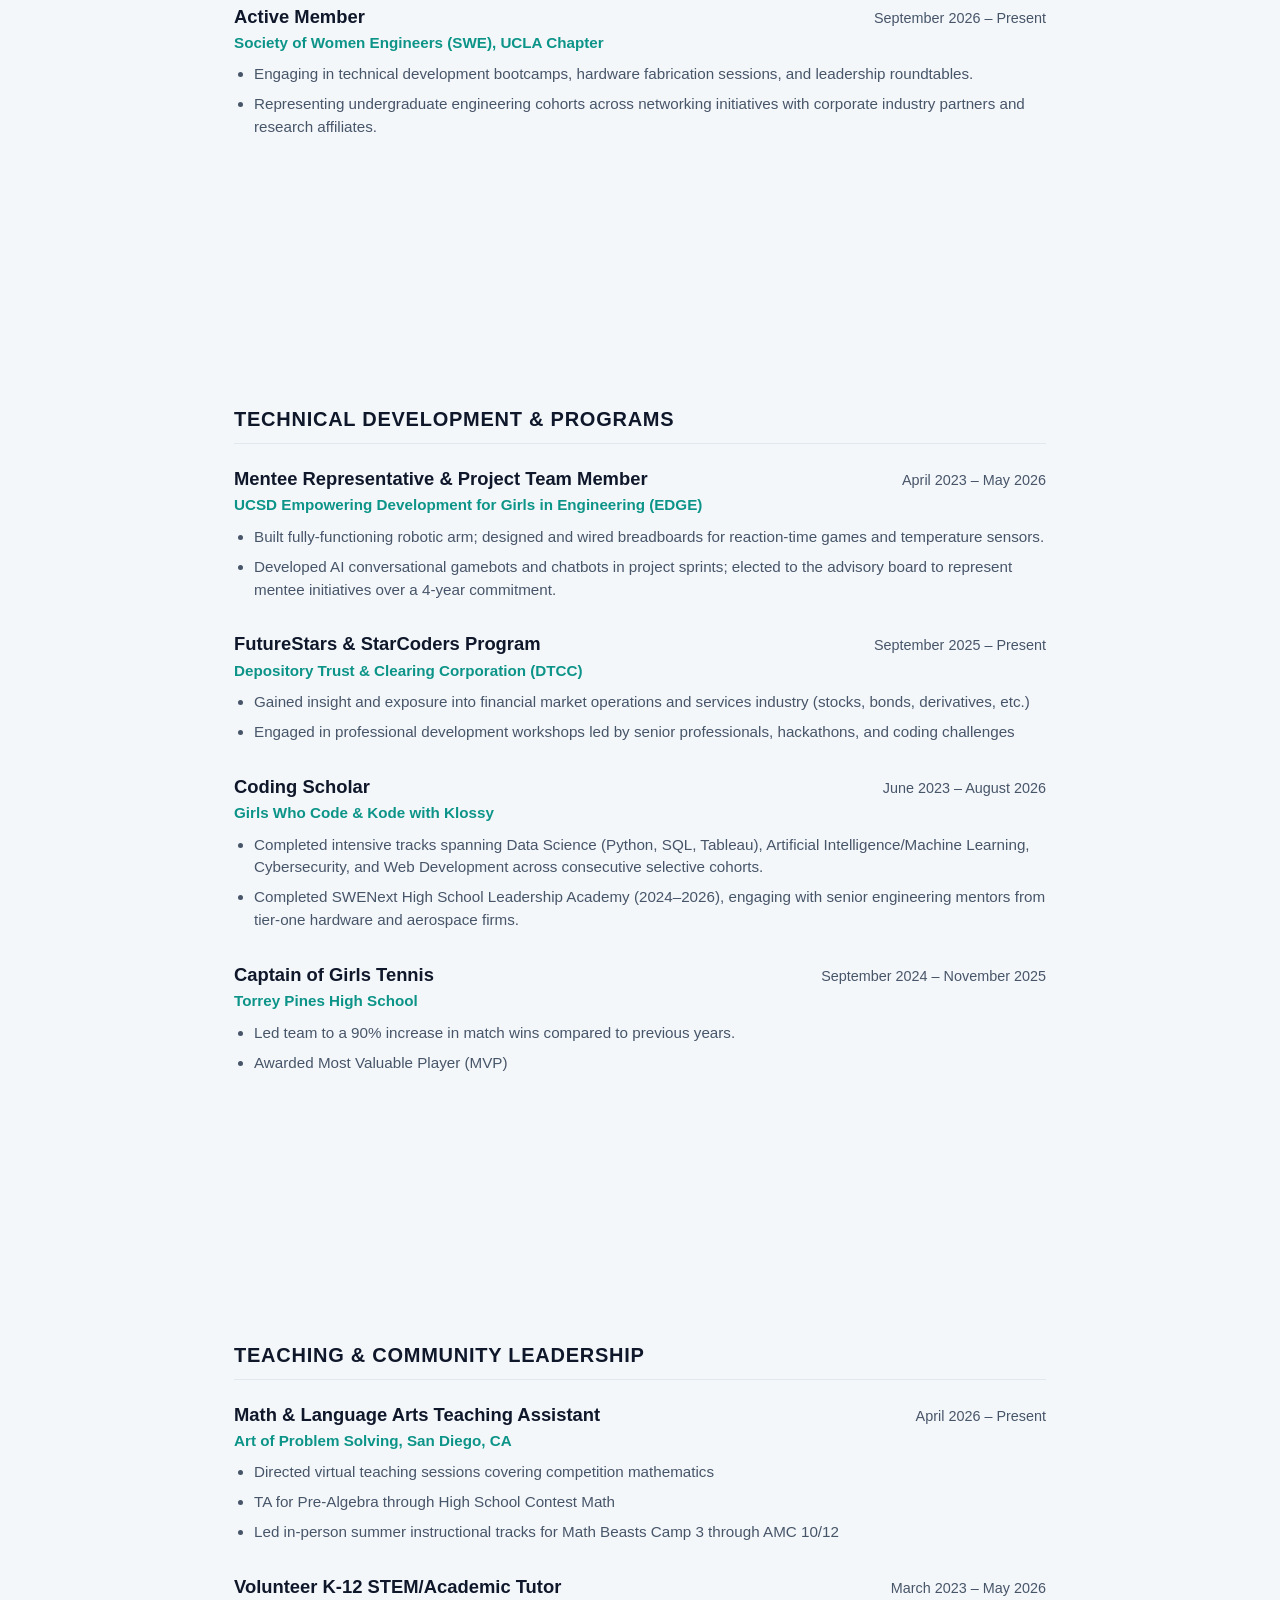
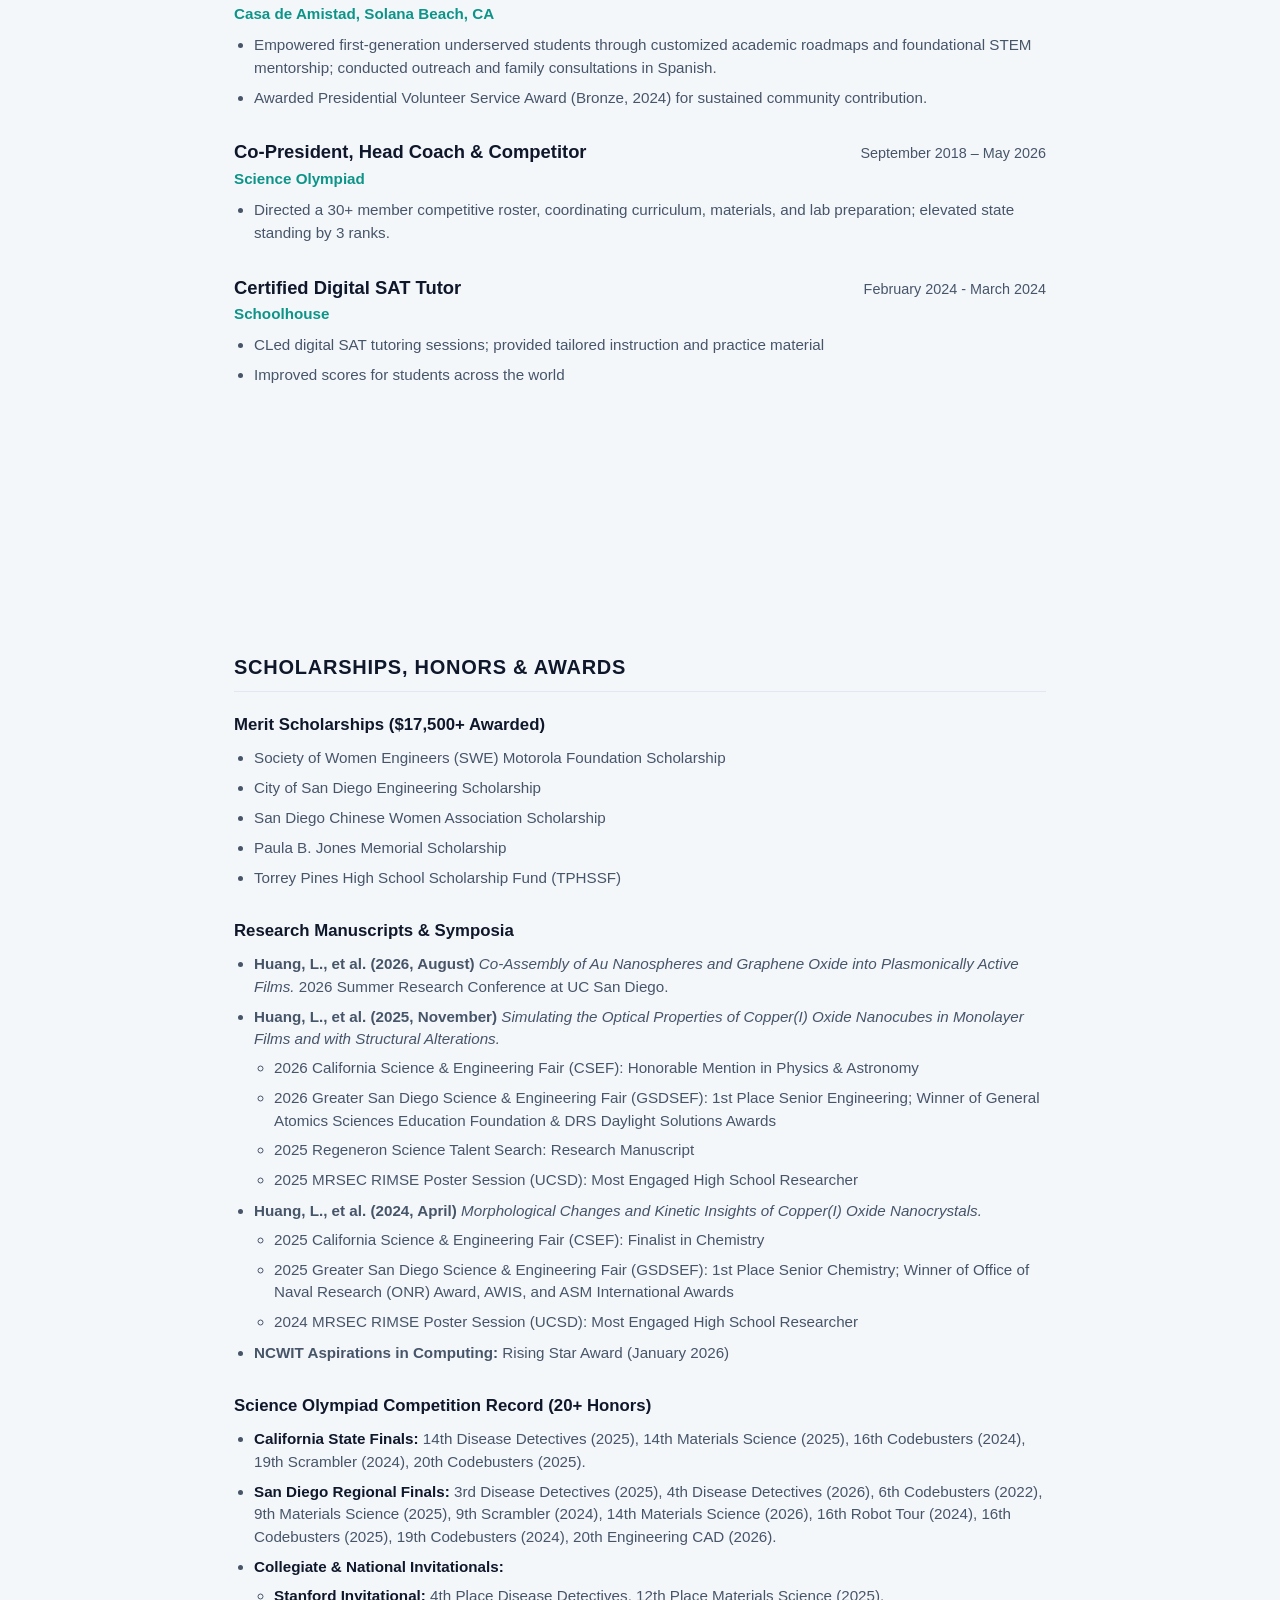
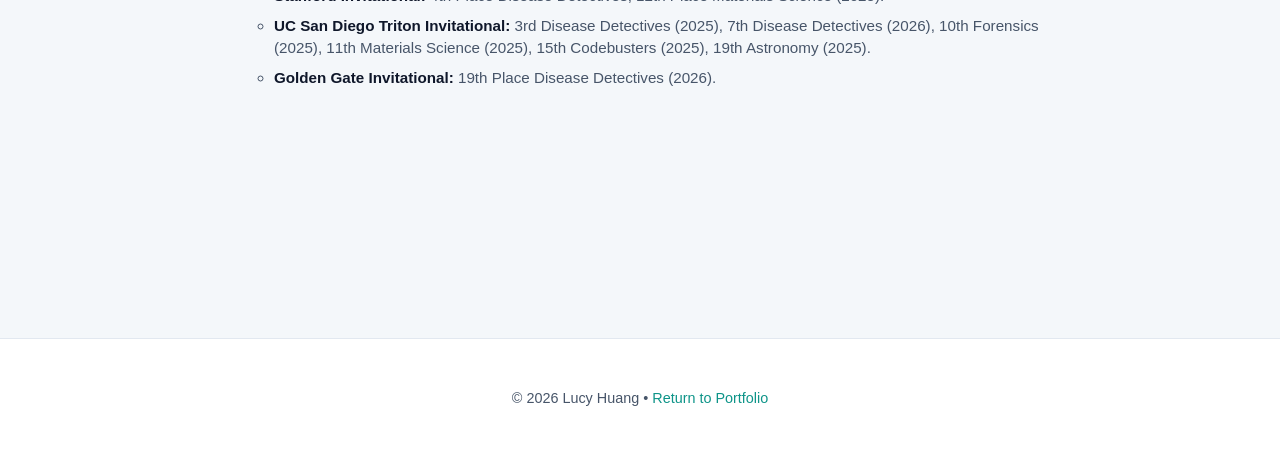
==== commit 6ac67f73: "Update resume.html" ====
--- a/resume.html
+++ b/resume.html
@@ -333,7 +333,7 @@
                 </div>
                 <ul class="entry-bullets">
                     <li>Executing antenna characterization, RF link budgeting, and impedance matching to validate reliable bi-directional telemetry with mission ground stations.</li>
-                    <li>Conducting RF parameter simulations in Advanced Design System (ADS) and characterizing S-parameters ($S_{11}$ return loss, resonance) using Vector Network Analyzers (VNA).</li>
+                    <li>Conducting RF parameter simulations in Advanced Design System (ADS) and characterizing S-parameters (return loss, resonance) using Vector Network Analyzers (VNA).</li>
                     <li>Prototyping RF carrier wave generation via Software Defined Radios (SDR) and custom STM32 MCU daughterboards; architecting digital signal workflows using GNU Radio.</li>
                 </ul>
             </div>
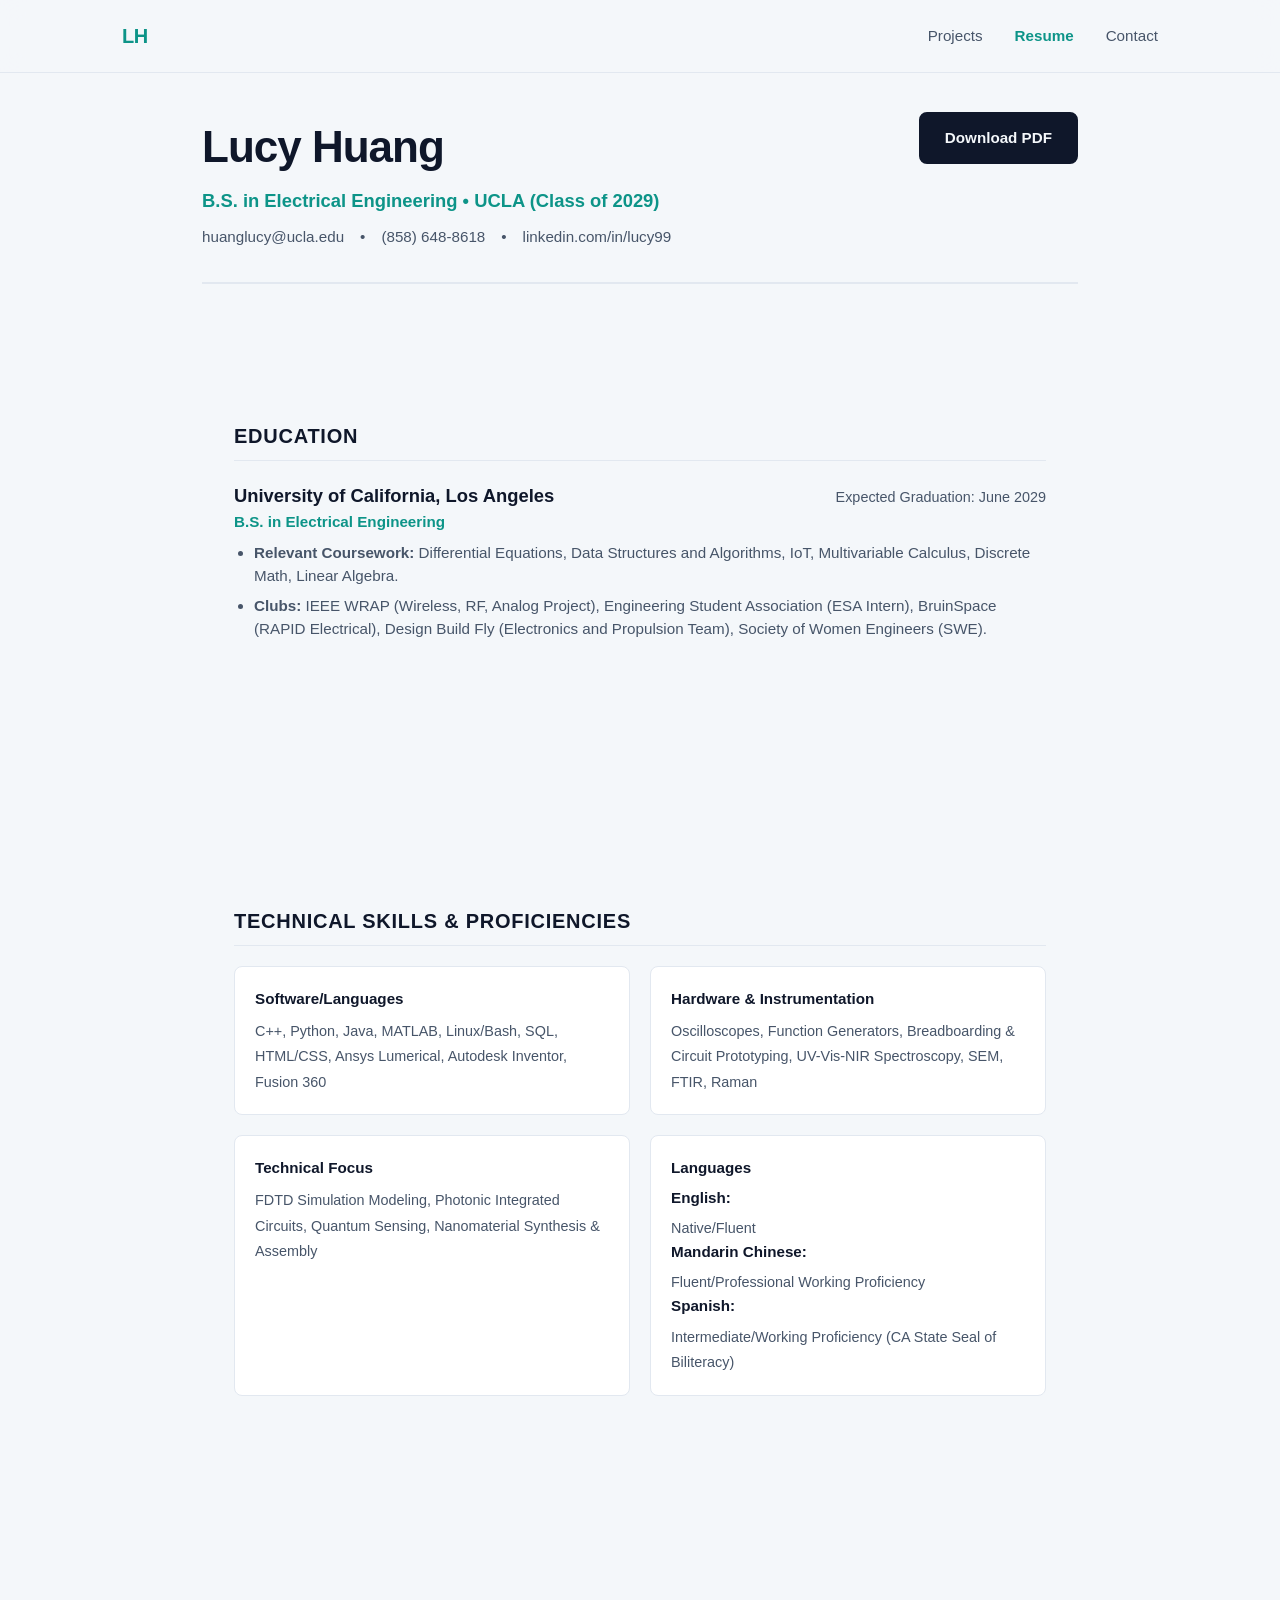
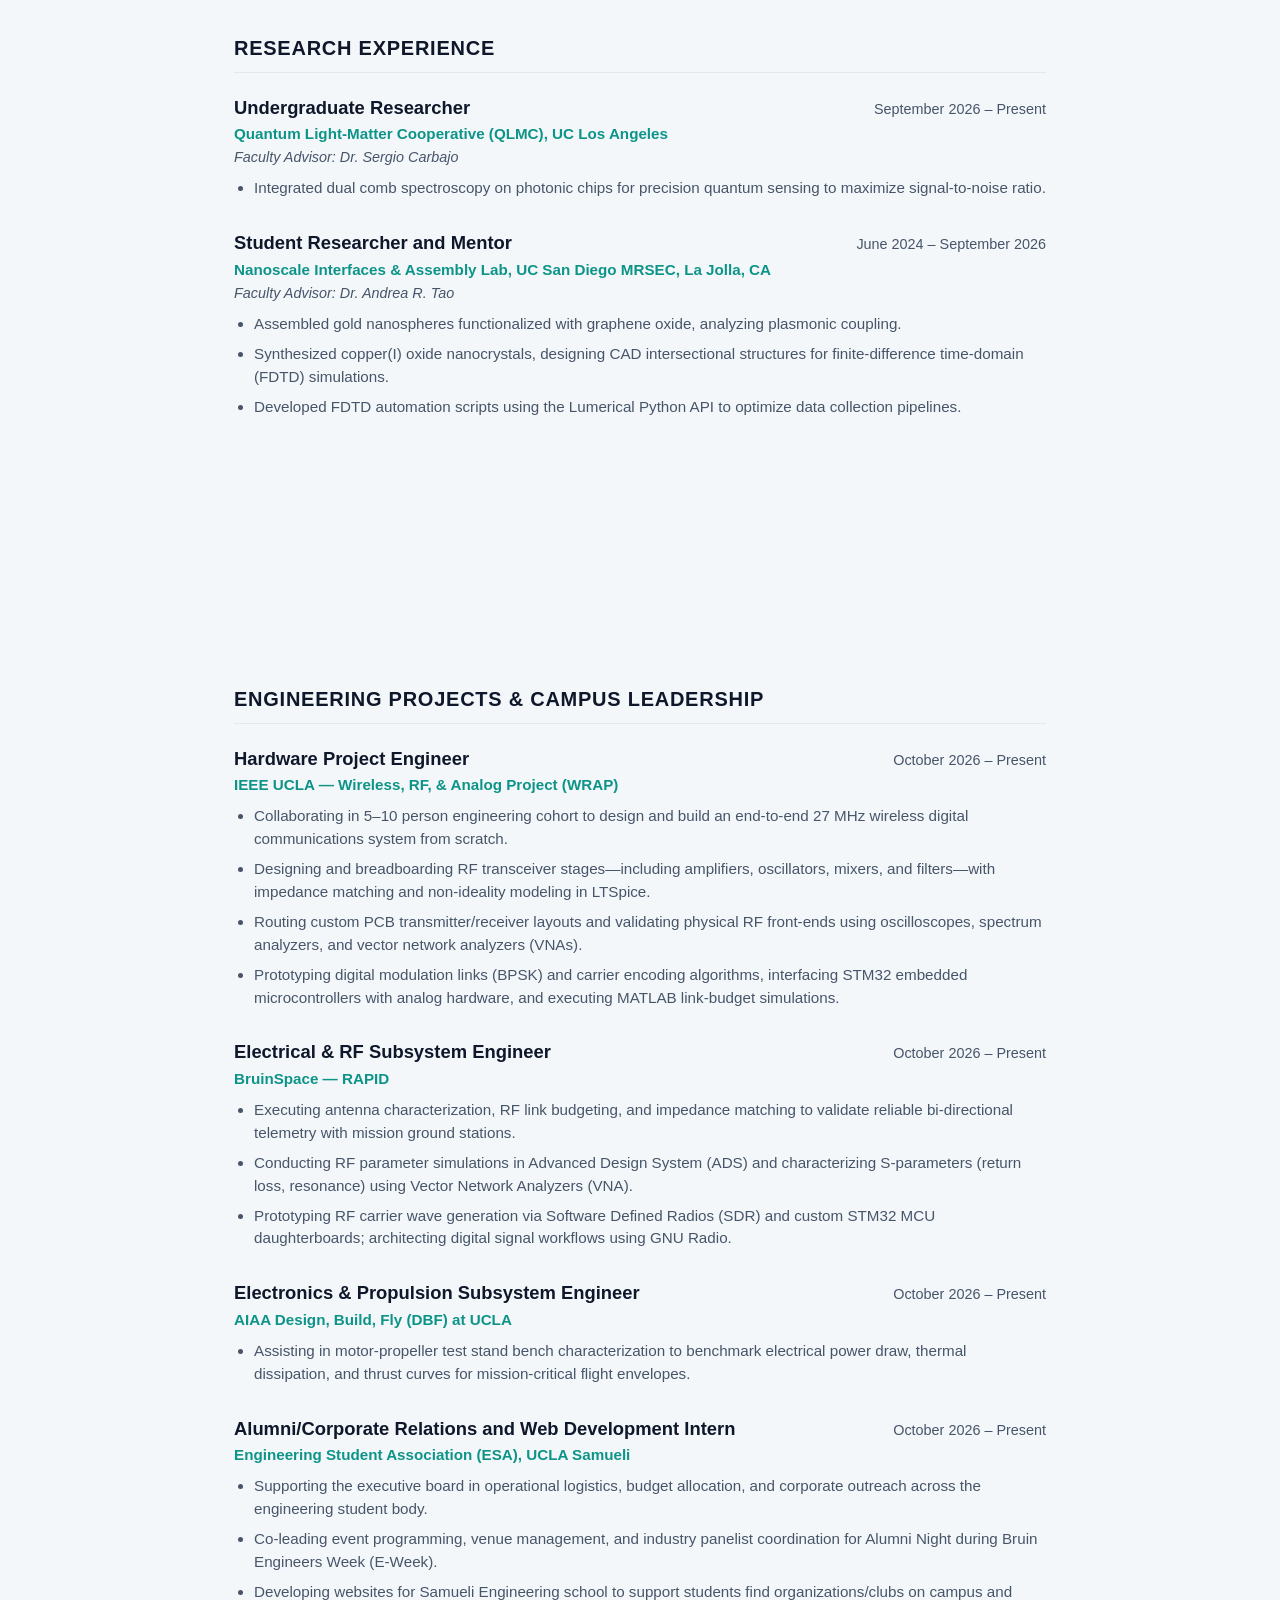
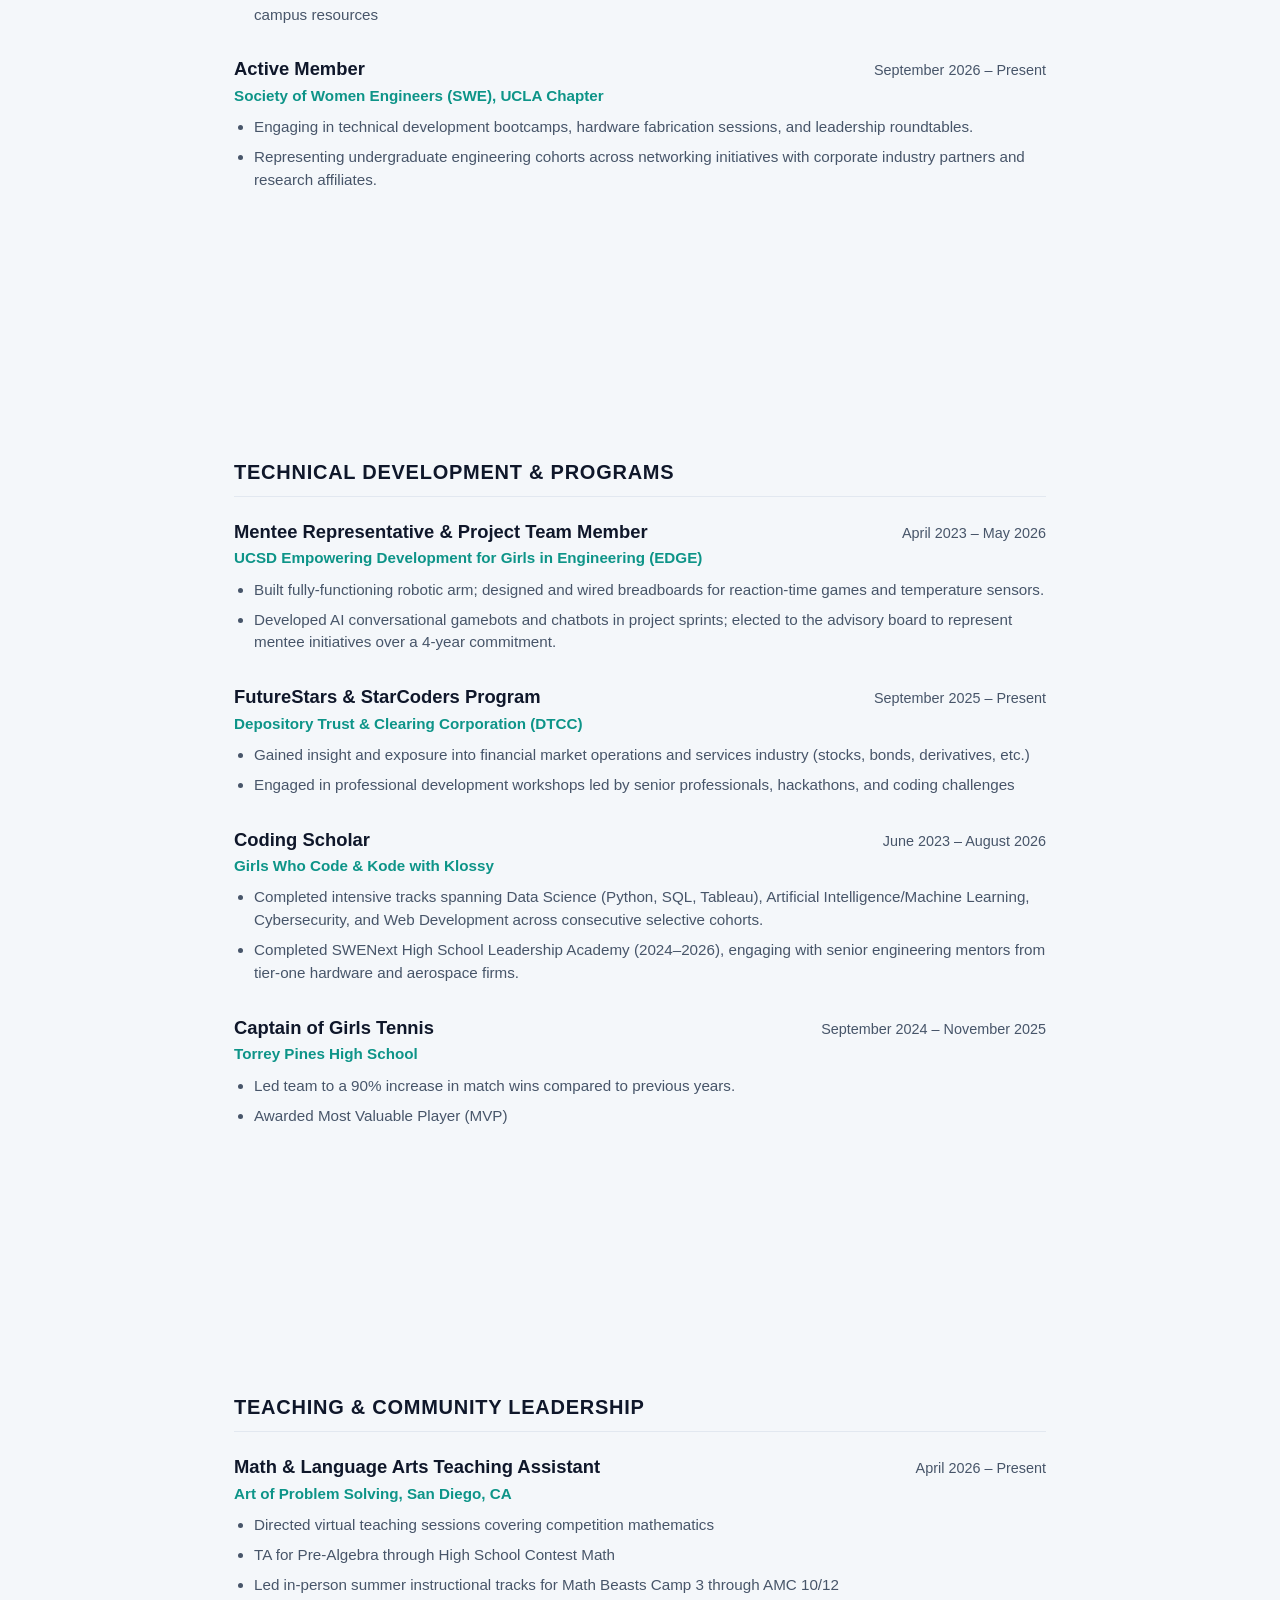
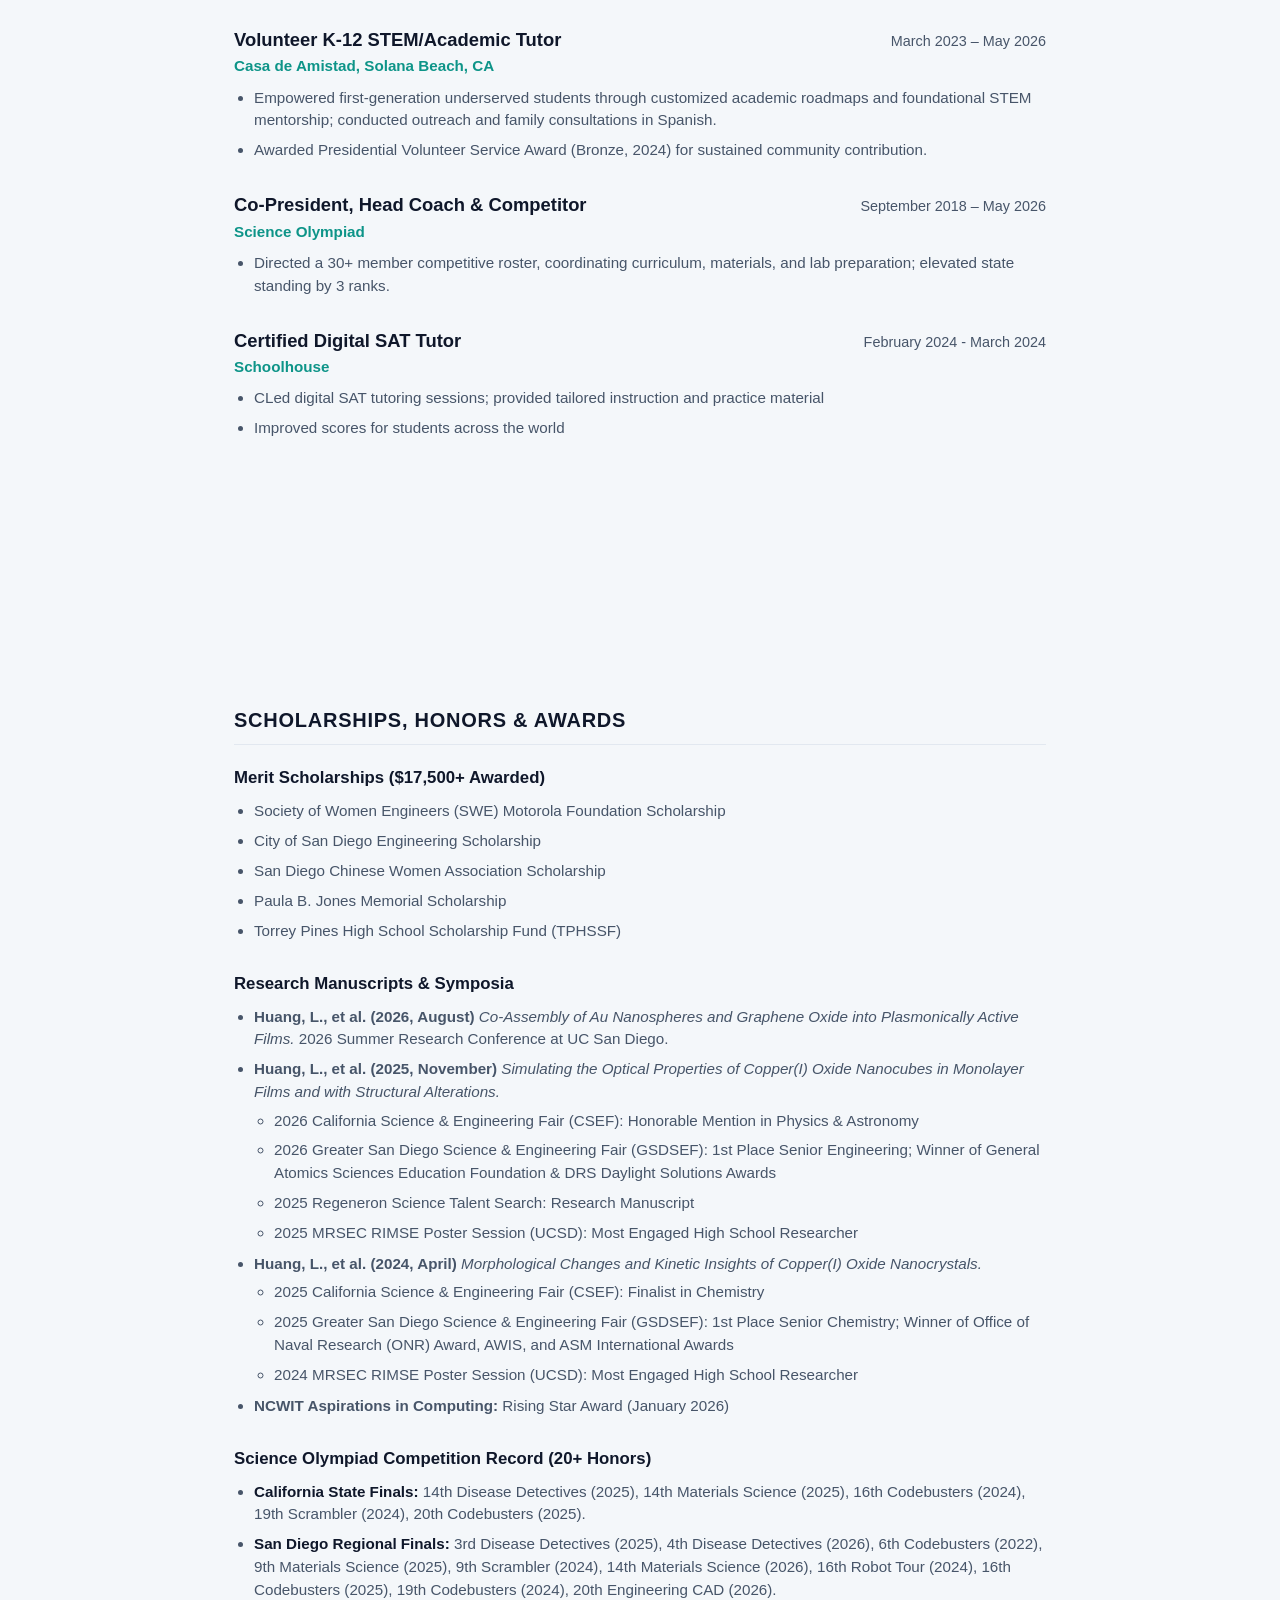
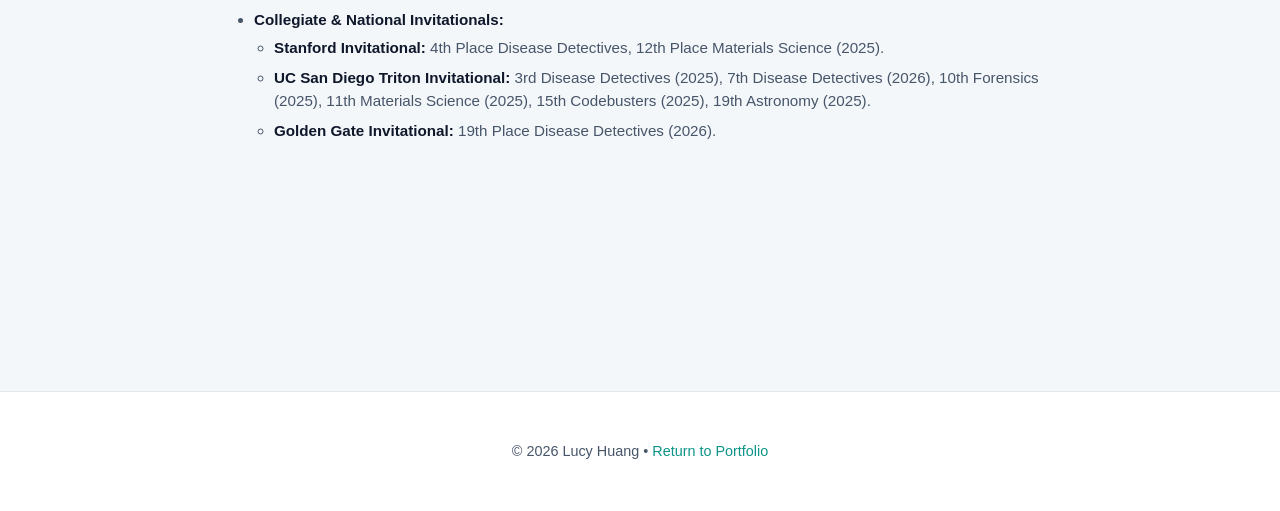
==== commit 43b91587: "Update language proficiency and internship title" ====
--- a/resume.html
+++ b/resume.html
@@ -260,7 +260,7 @@
                 </div>
                 <div class="skill-card">
                     <strong>Languages</strong>
-                    <span><strong>English:</strong> Native/Fluent &bull; <strong>Mandarin Chinese:</strong> Fluent/Professional Working Proficiency &bull; <strong>Spanish:</strong> Intermediate/Working Proficiency (CA State Seal of Biliteracy)</span>
+                    <span><strong>English:</strong> Native/Fluent <strong>Mandarin Chinese:</strong> Fluent/Professional Working Proficiency <strong>Spanish:</strong> Intermediate/Working Proficiency (CA State Seal of Biliteracy)</span>
                 </div>
             </div>
         </section>
@@ -356,7 +356,7 @@
             <div class="resume-entry">
                 <div class="entry-header">
                     <div>
-                        <span class="entry-title">Intern</span>
+                        <span class="entry-title">Alumni/Corporate Relations and Web Development Intern</span>
                         <div class="entry-org">Engineering Student Association (ESA), UCLA Samueli</div>
                     </div>
                     <span class="entry-date">October 2026 – Present</span>
@@ -364,6 +364,7 @@
                 <ul class="entry-bullets">
                     <li>Supporting the executive board in operational logistics, budget allocation, and corporate outreach across the engineering student body.</li>
                     <li>Co-leading event programming, venue management, and industry panelist coordination for Alumni Night during Bruin Engineers Week (E-Week).</li>
+                    <li>Developing websites for Samueli Engineering school to support students find organizations/clubs on campus and campus resources</li>
                 </ul>
             </div>
 
--- a/style.css
+++ b/style.css
@@ -106,11 +106,19 @@
     margin-bottom: 1.5rem;
 }
 
+/* .hero-content p {
+    font-size: 1.15rem;
+    color: var(--text-muted);
+    max-width: 650px;
+    margin-bottom: 2.5rem;
+} */
+
 .hero-content p {
     font-size: 1.15rem;
     color: var(--text-muted);
-    max-width: 650px;
+    max-width: 1000px; /* Expands bounds so the full sentence stays on one line */
     margin-bottom: 2.5rem;
+    white-space: nowrap; /* Guarantees it won't break into a second line on desktop */
 }
 
 .highlight {
@@ -412,4 +420,7 @@
     .contact-links { flex-direction: column; gap: 1rem; align-items: center; }
     .btn.secondary { margin-left: 0; width: 100%; max-width: 250px; }
     .btn { width: 100%; max-width: 250px; text-align: center; }
-}
+    .hero-content p {
+        white-space: normal; /* Allows natural wrapping on mobile screens */
+    }
+}
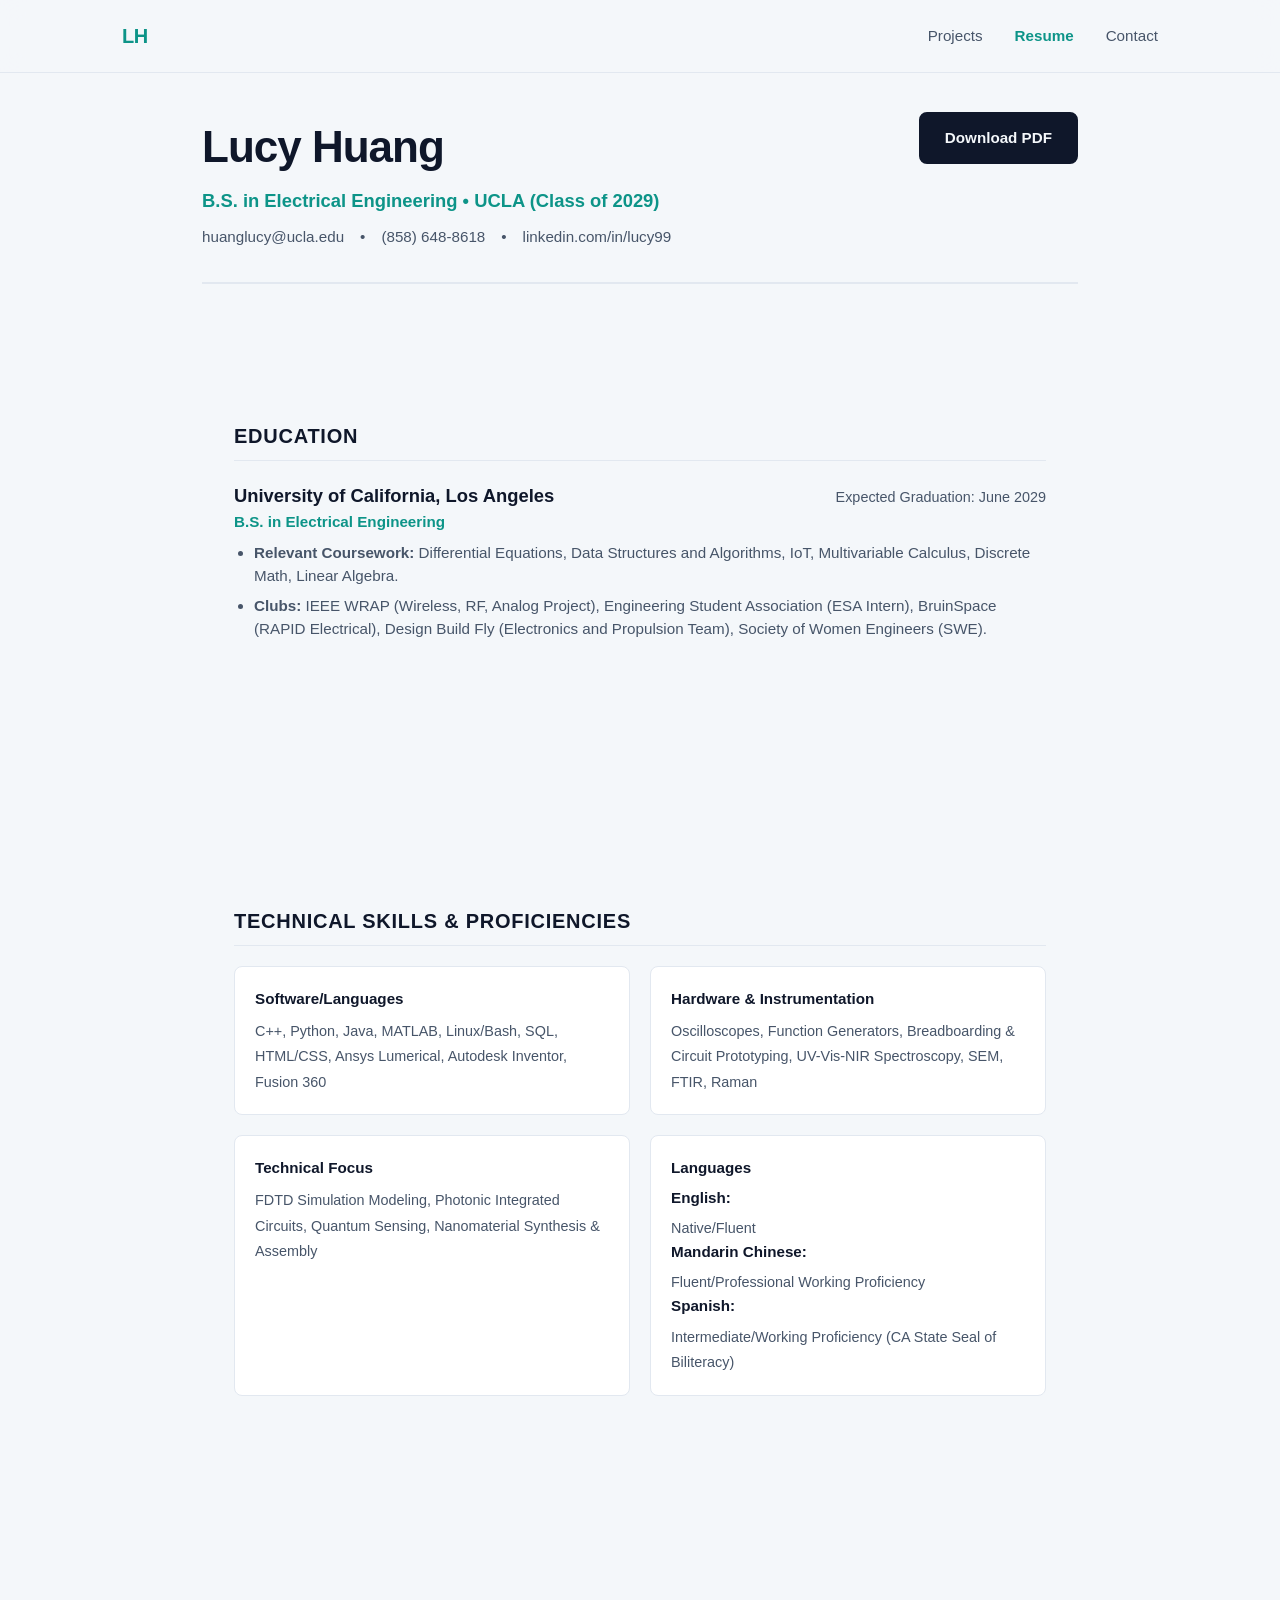
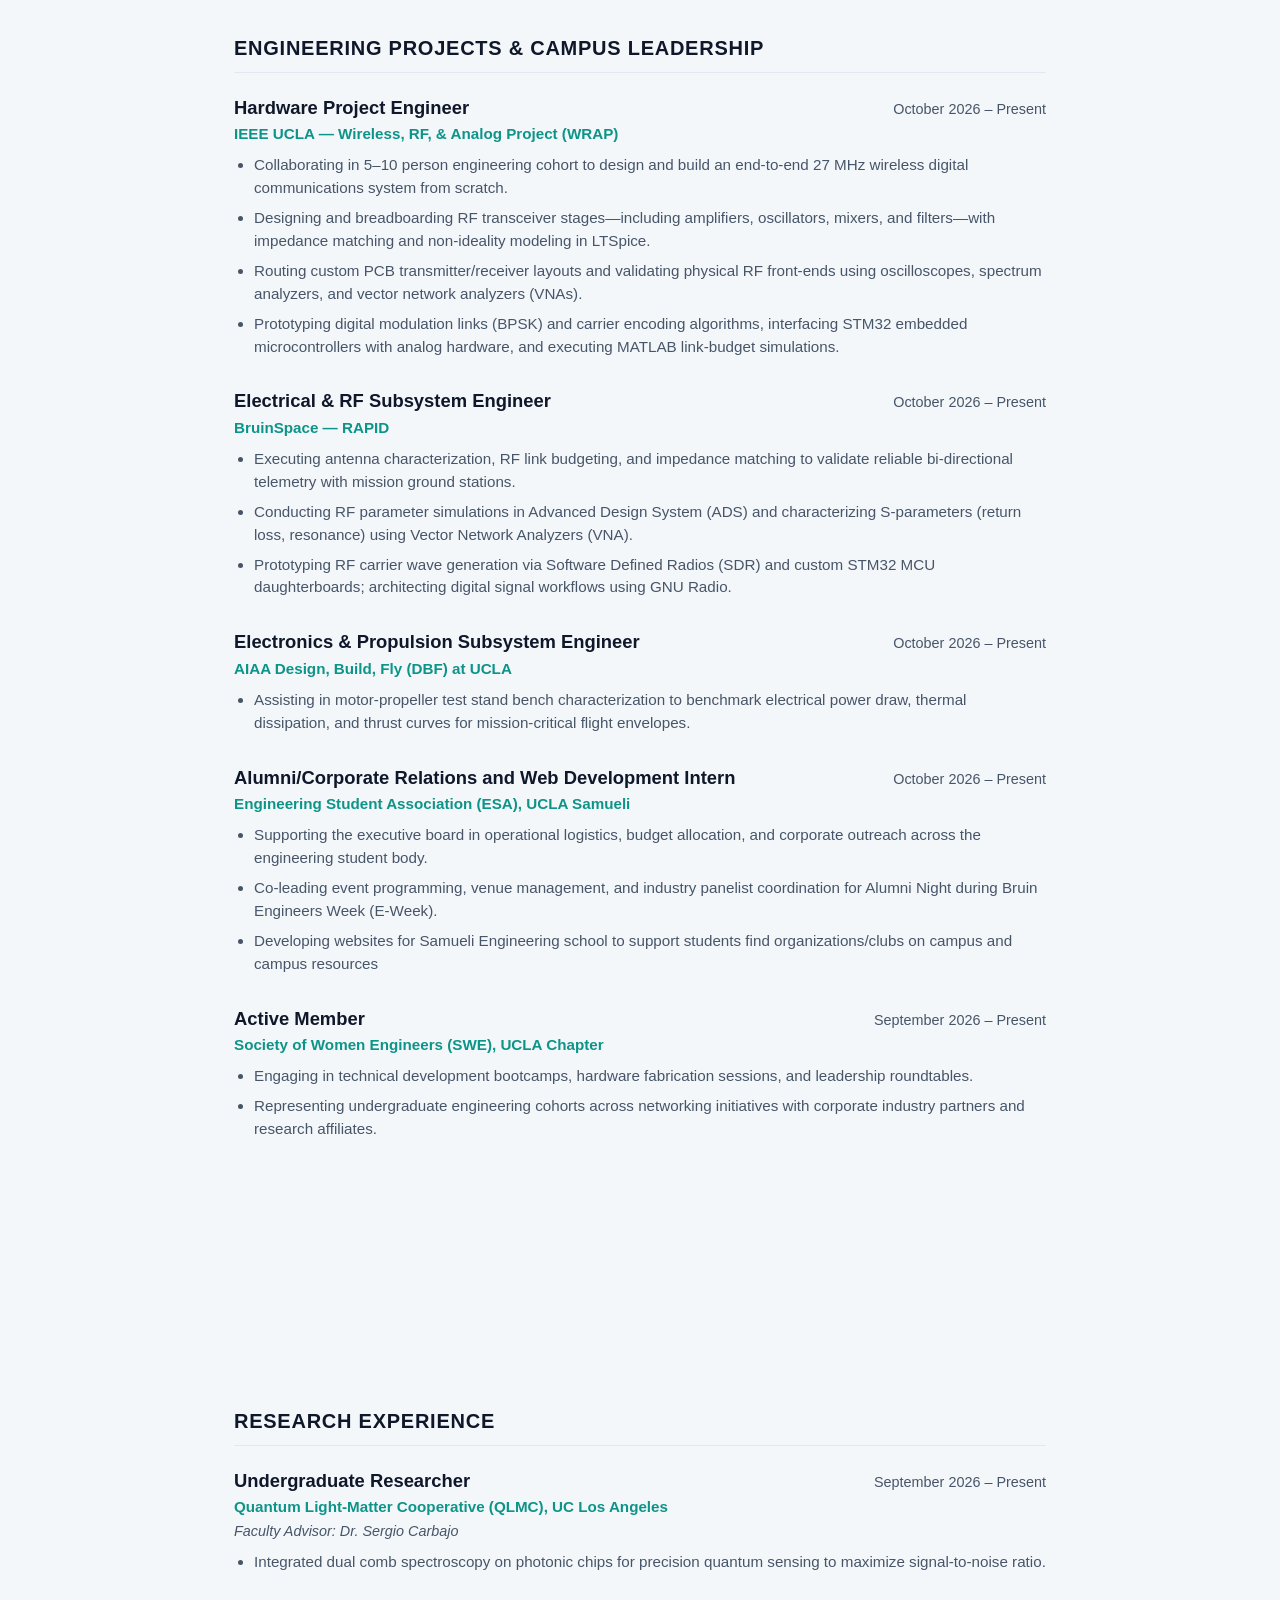
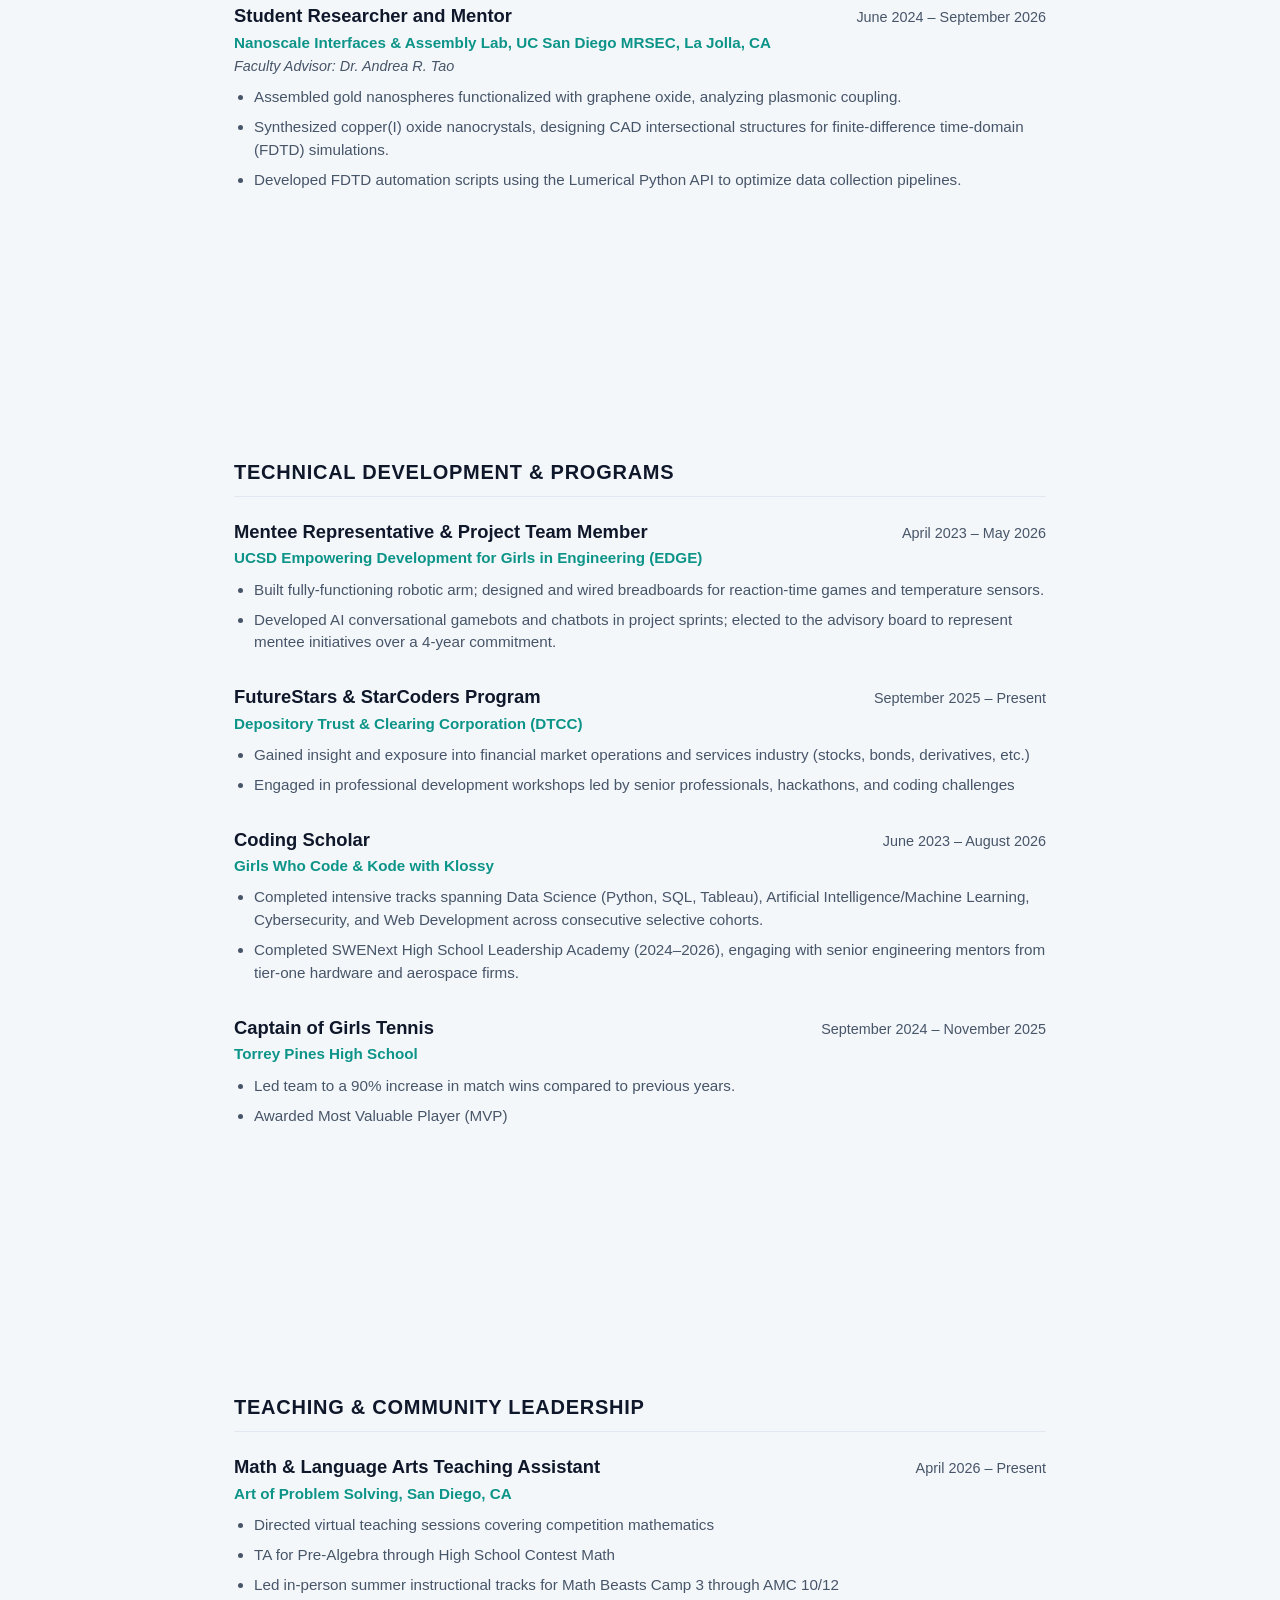
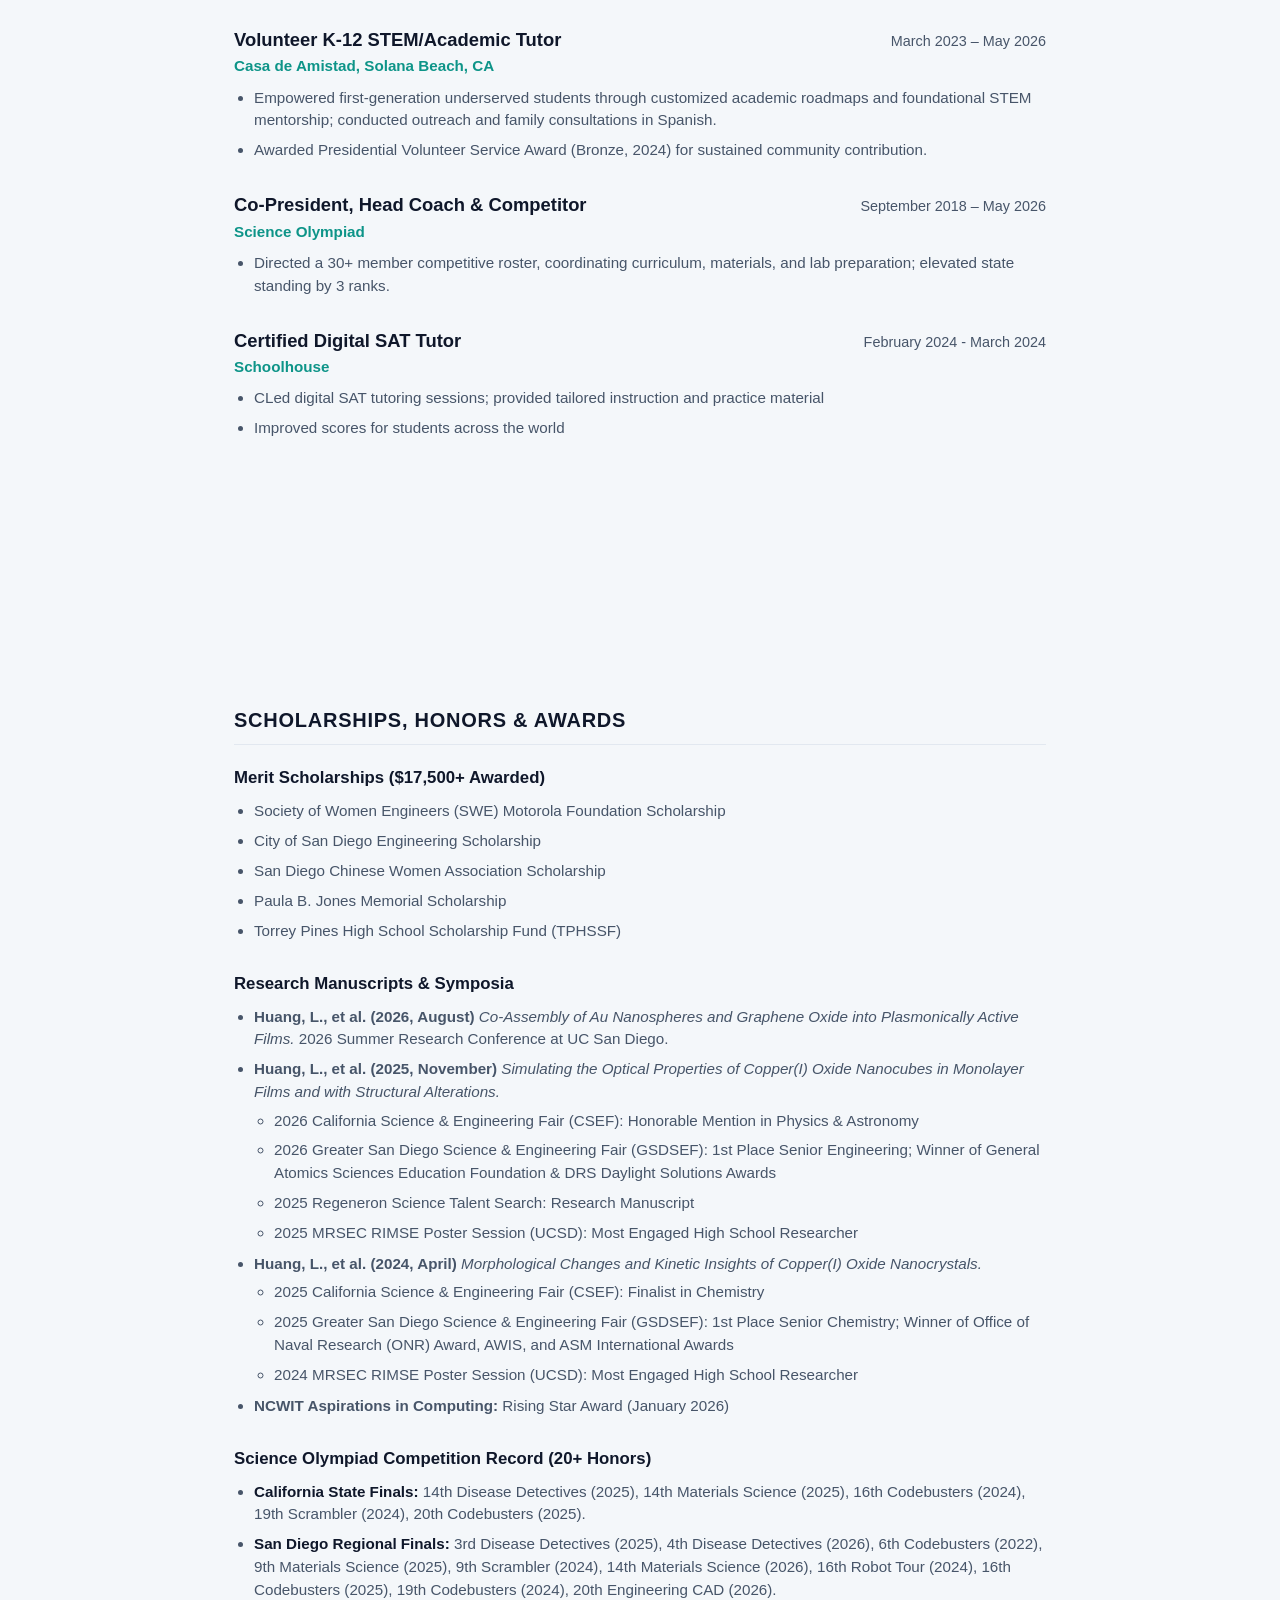
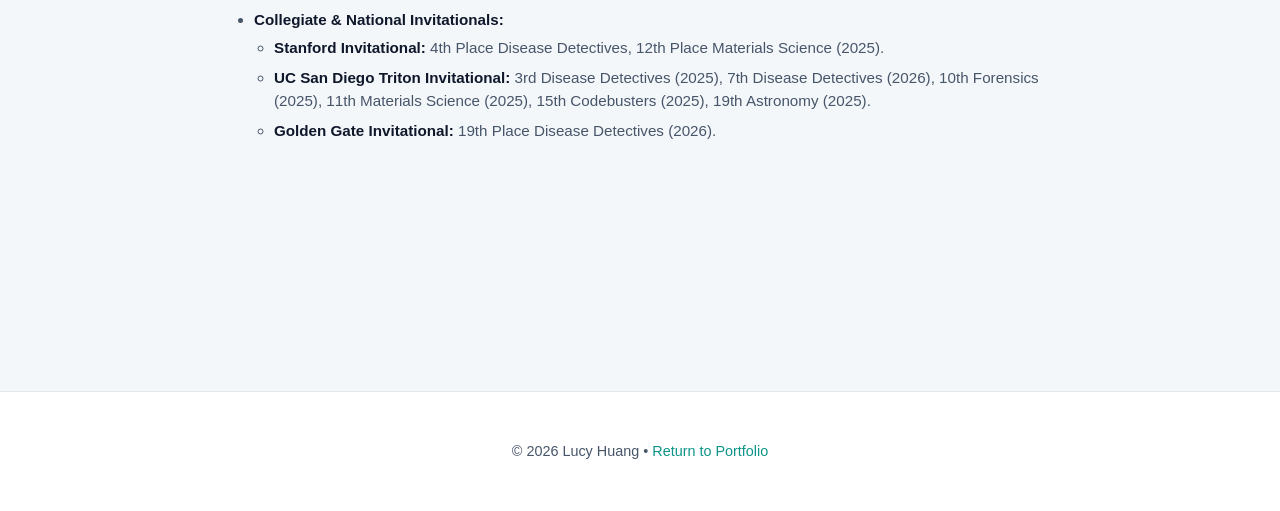
==== commit 0daec579: "Restore Research Experience section in resume.html" ====
--- a/resume.html
+++ b/resume.html
@@ -265,42 +265,6 @@
             </div>
         </section>
 
-
-        <!-- Research Experience -->
-        <section class="resume-section">
-            <h2 class="resume-section-title">Research Experience</h2>
-
-            <div class="resume-entry">
-                <div class="entry-header">
-                    <div>
-                        <span class="entry-title">Undergraduate Researcher</span>
-                        <div class="entry-org">Quantum Light-Matter Cooperative (QLMC), UC Los Angeles</div>
-                        <div class="entry-advisor">Faculty Advisor: Dr. Sergio Carbajo</div>
-                    </div>
-                    <span class="entry-date">September 2026 – Present</span>
-                </div>
-                <ul class="entry-bullets">
-                    <li>Integrated dual comb spectroscopy on photonic chips for precision quantum sensing to maximize signal-to-noise ratio.</li>
-                </ul>
-            </div>
-
-            <div class="resume-entry">
-                <div class="entry-header">
-                    <div>
-                        <span class="entry-title">Student Researcher and Mentor</span>
-                        <div class="entry-org">Nanoscale Interfaces &amp; Assembly Lab, UC San Diego MRSEC, La Jolla, CA</div>
-                        <div class="entry-advisor">Faculty Advisor: Dr. Andrea R. Tao</div>
-                    </div>
-                    <span class="entry-date">June 2024 – September 2026</span>
-                </div>
-                <ul class="entry-bullets">
-                    <li>Assembled gold nanospheres functionalized with graphene oxide, analyzing plasmonic coupling.</li>
-                    <li>Synthesized copper(I) oxide nanocrystals, designing CAD intersectional structures for finite-difference time-domain (FDTD) simulations.</li>
-                    <li>Developed FDTD automation scripts using the Lumerical Python API to optimize data collection pipelines.</li>
-                </ul>
-            </div>
-        </section>
-
                 <!-- Collegiate Engineering Projects & Leadership -->
         <section class="resume-section">
             <h2 class="resume-section-title">Engineering Projects &amp; Campus Leadership</h2>
@@ -384,6 +348,40 @@
             </div>
         </section>
 
+        <!-- Research Experience -->
+        <section class="resume-section">
+            <h2 class="resume-section-title">Research Experience</h2>
+
+            <div class="resume-entry">
+                <div class="entry-header">
+                    <div>
+                        <span class="entry-title">Undergraduate Researcher</span>
+                        <div class="entry-org">Quantum Light-Matter Cooperative (QLMC), UC Los Angeles</div>
+                        <div class="entry-advisor">Faculty Advisor: Dr. Sergio Carbajo</div>
+                    </div>
+                    <span class="entry-date">September 2026 – Present</span>
+                </div>
+                <ul class="entry-bullets">
+                    <li>Integrated dual comb spectroscopy on photonic chips for precision quantum sensing to maximize signal-to-noise ratio.</li>
+                </ul>
+            </div>
+
+            <div class="resume-entry">
+                <div class="entry-header">
+                    <div>
+                        <span class="entry-title">Student Researcher and Mentor</span>
+                        <div class="entry-org">Nanoscale Interfaces &amp; Assembly Lab, UC San Diego MRSEC, La Jolla, CA</div>
+                        <div class="entry-advisor">Faculty Advisor: Dr. Andrea R. Tao</div>
+                    </div>
+                    <span class="entry-date">June 2024 – September 2026</span>
+                </div>
+                <ul class="entry-bullets">
+                    <li>Assembled gold nanospheres functionalized with graphene oxide, analyzing plasmonic coupling.</li>
+                    <li>Synthesized copper(I) oxide nanocrystals, designing CAD intersectional structures for finite-difference time-domain (FDTD) simulations.</li>
+                    <li>Developed FDTD automation scripts using the Lumerical Python API to optimize data collection pipelines.</li>
+                </ul>
+            </div>
+        </section>
         
         <!-- Technical Programs & Projects -->
         <section class="resume-section">
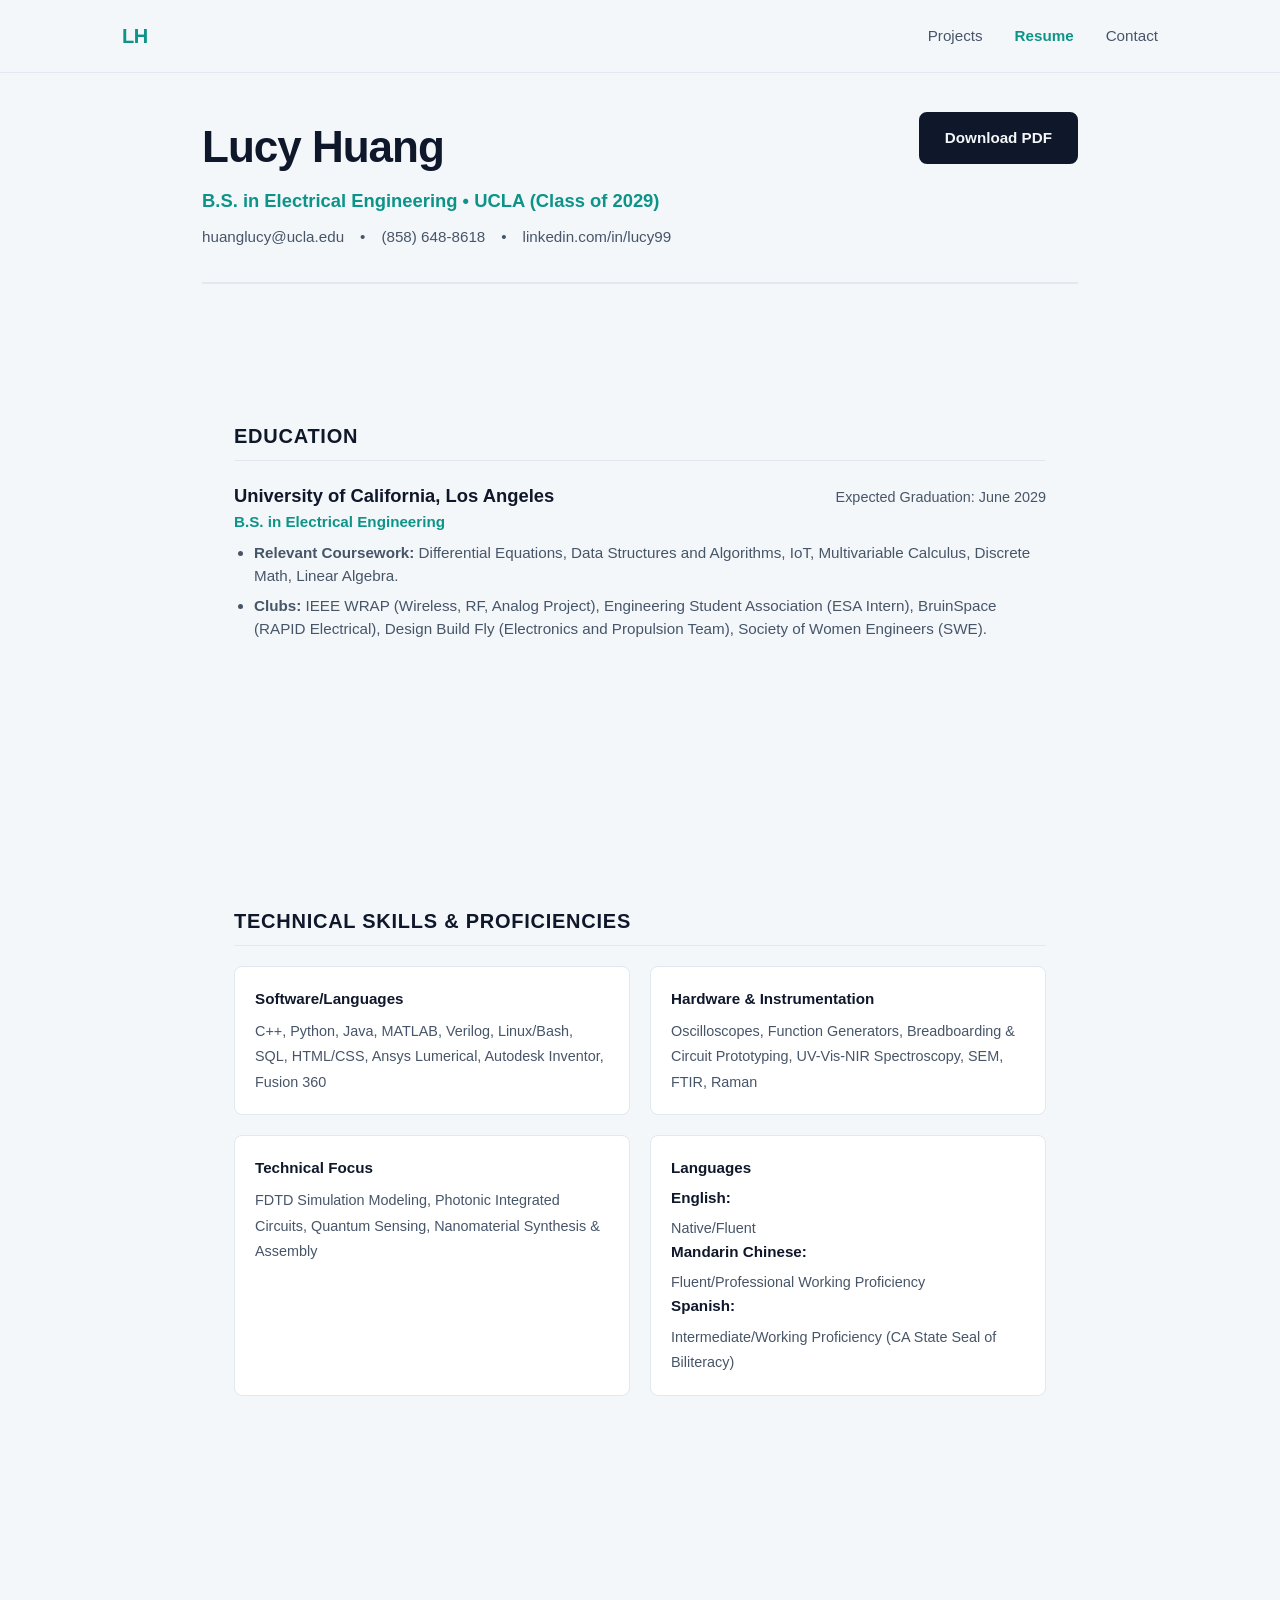
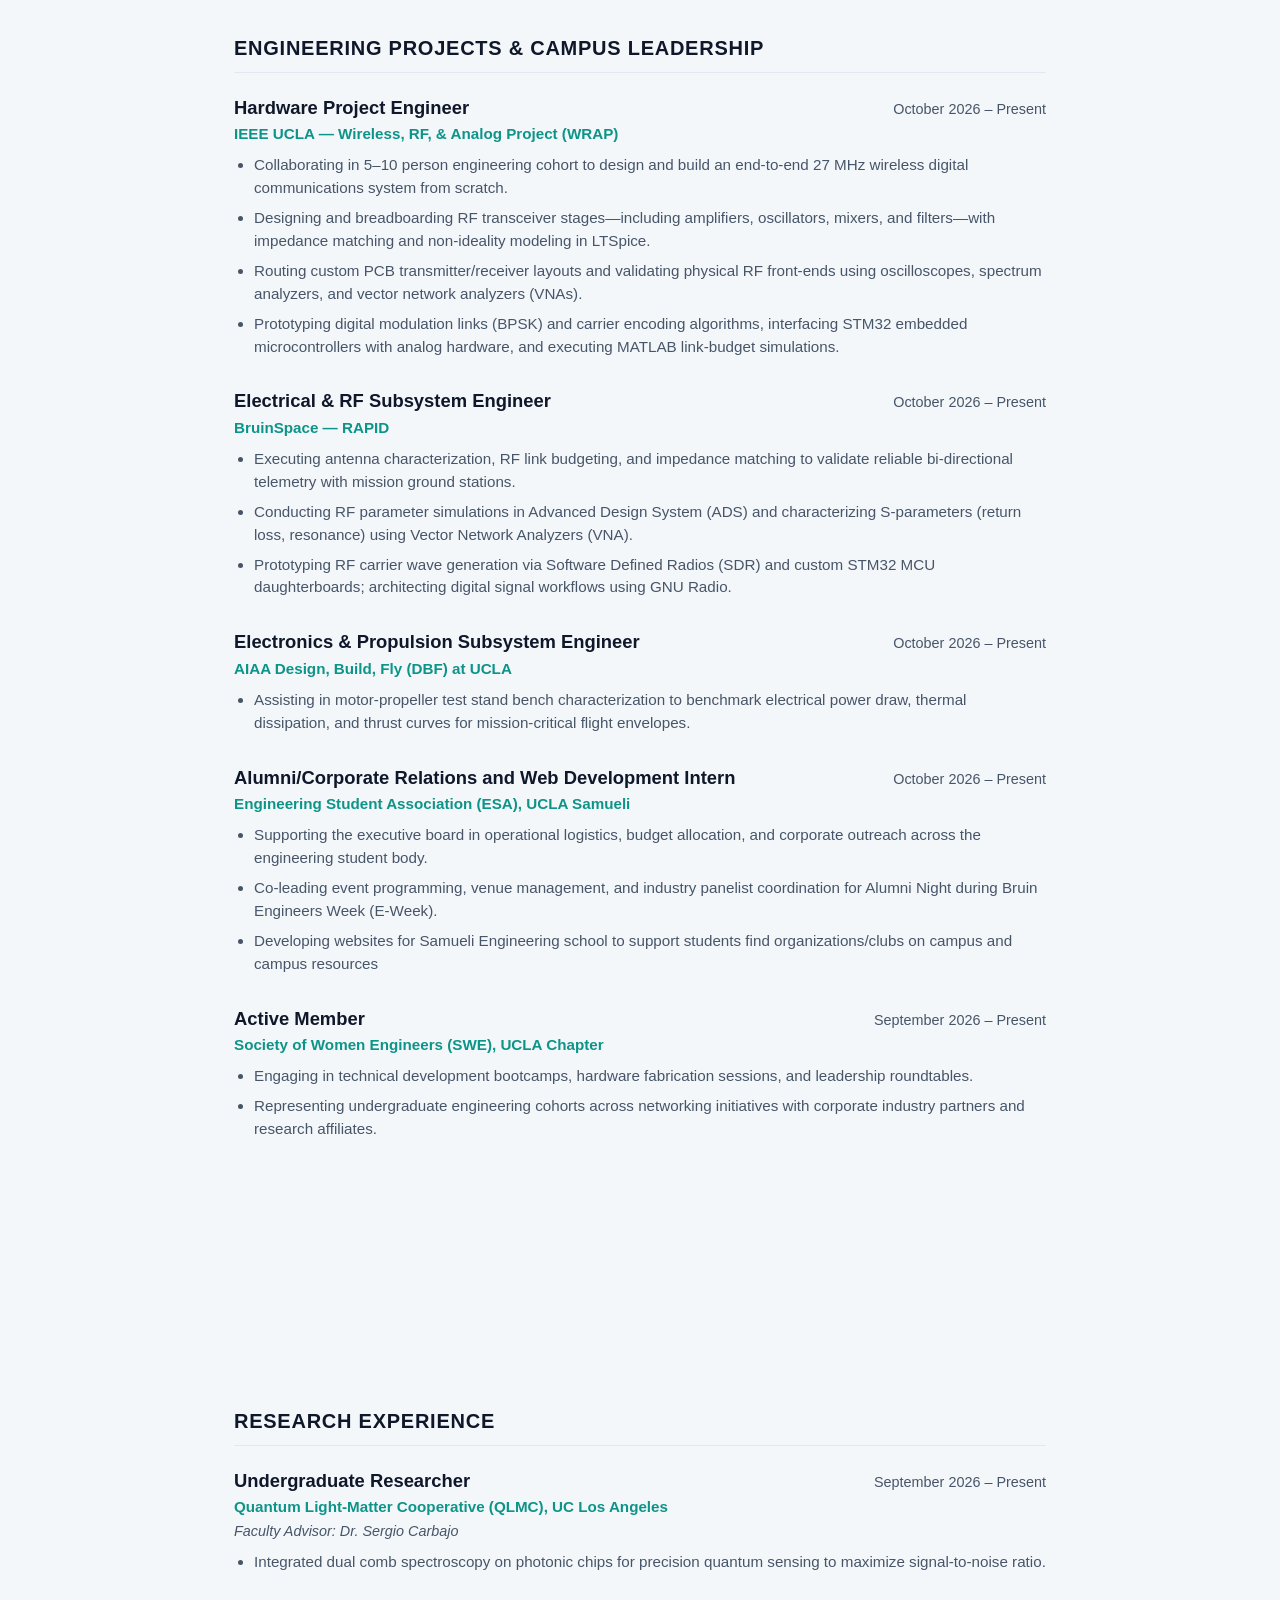
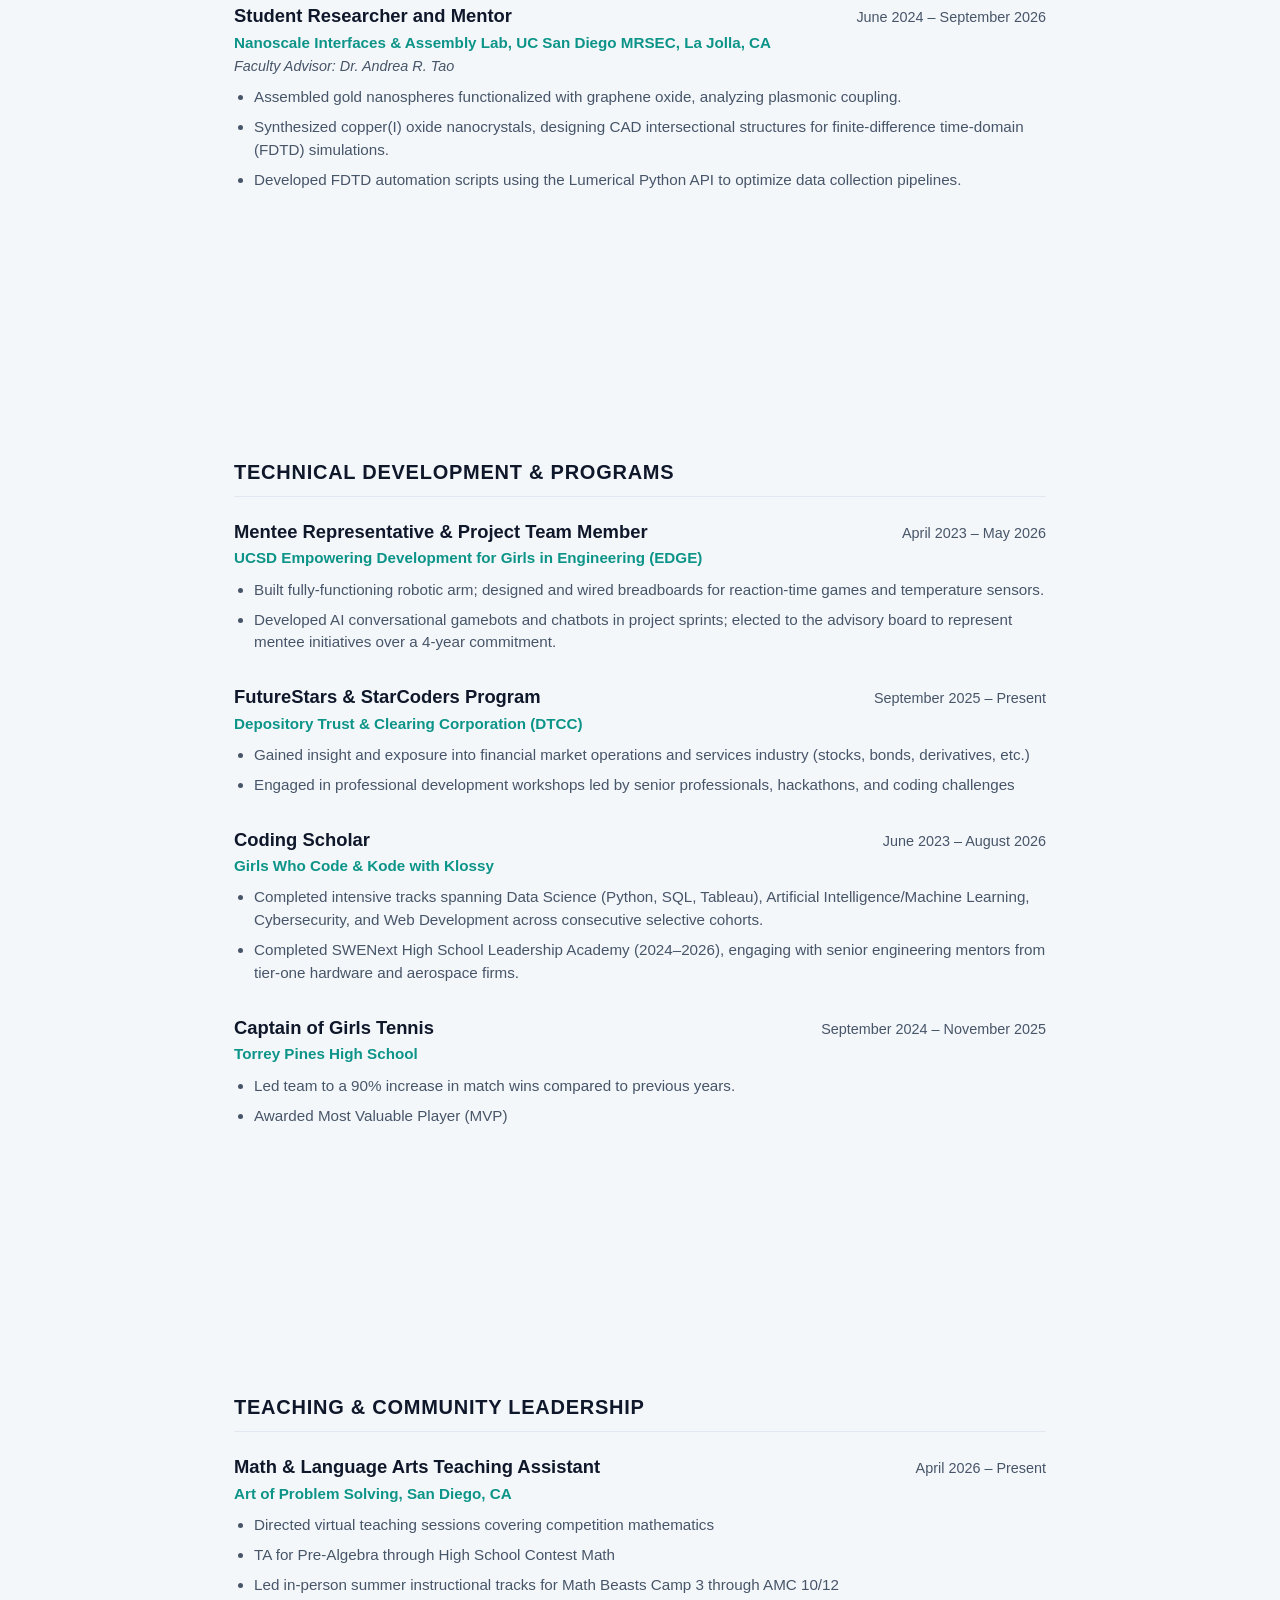
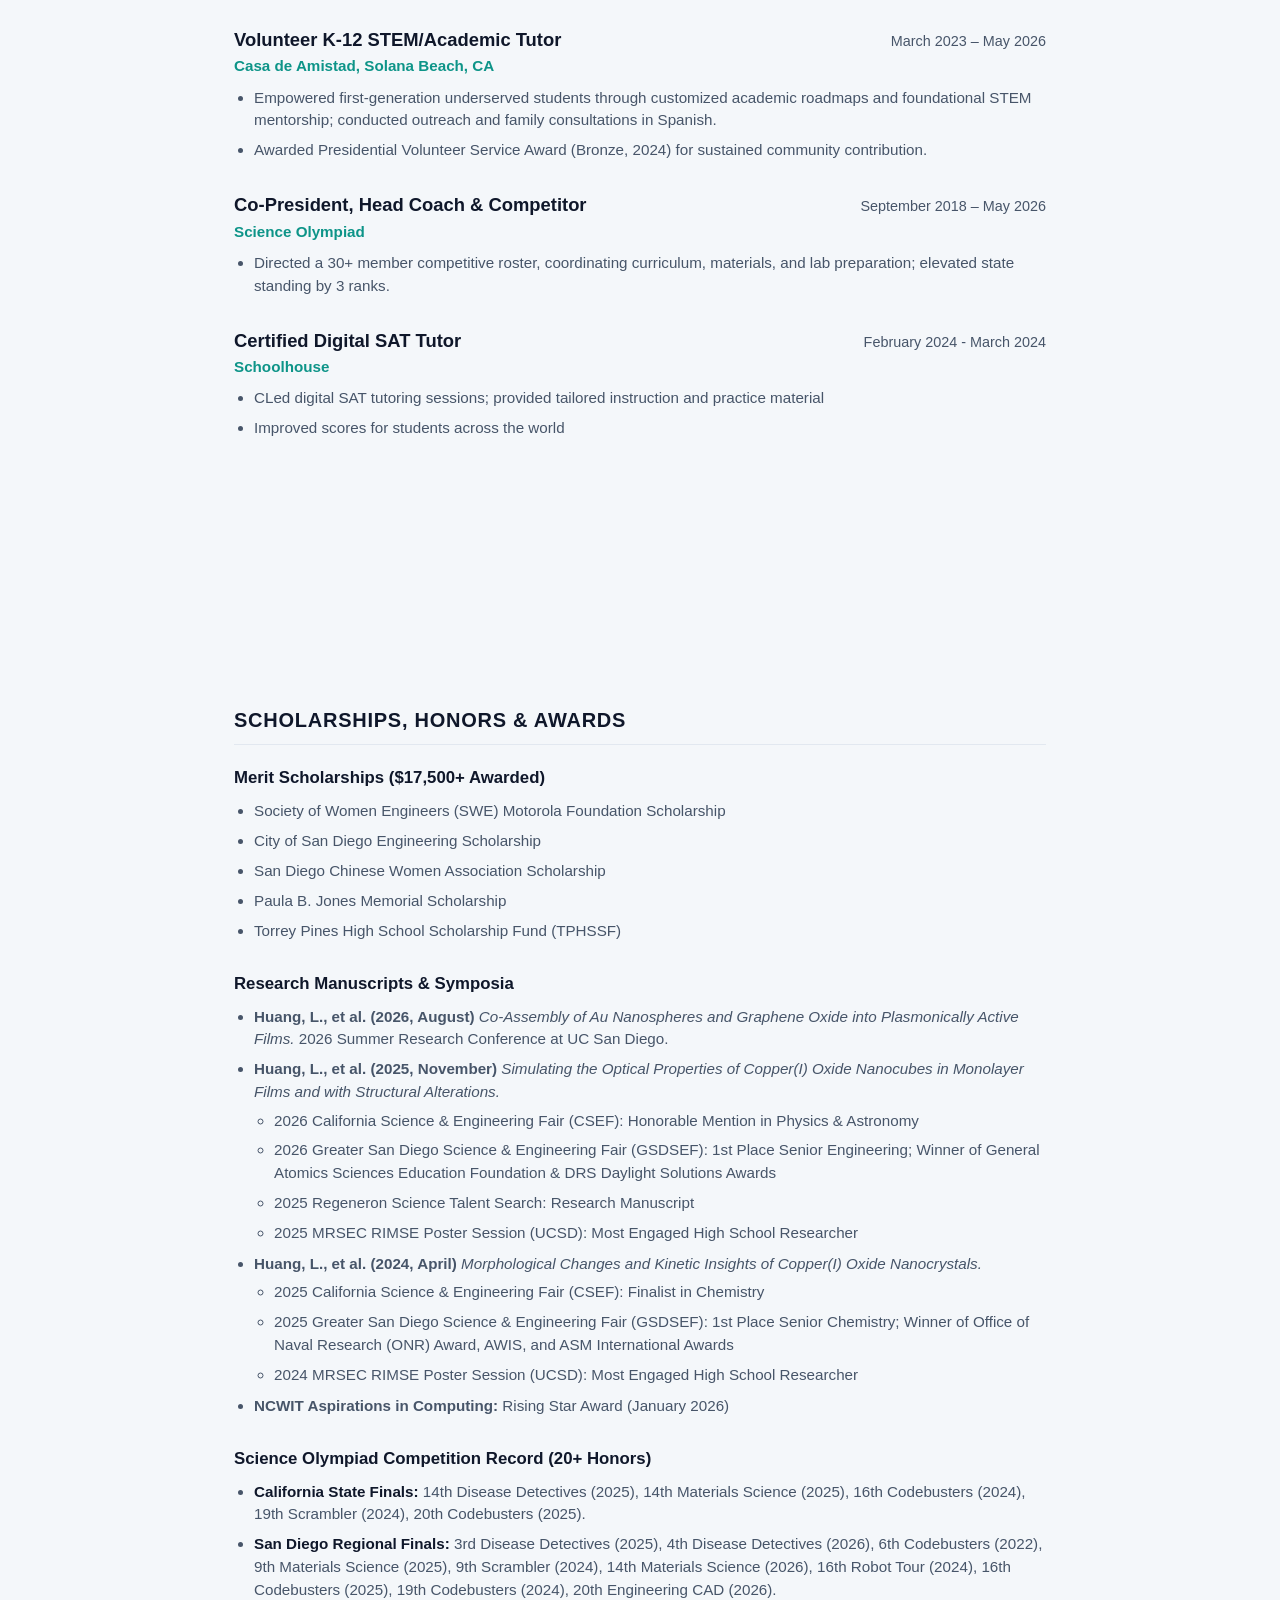
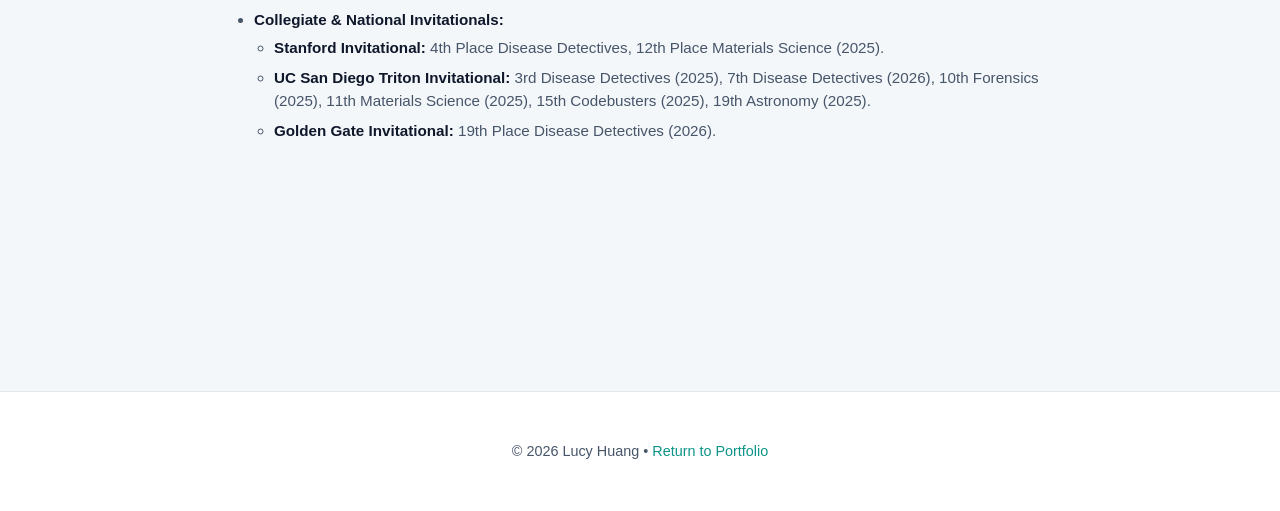
==== commit 8e9d8d25: "Add Verilog to technical skills section" ====
--- a/resume.html
+++ b/resume.html
@@ -248,7 +248,7 @@
             <div class="skills-grid">
                 <div class="skill-card">
                     <strong>Software/Languages</strong>
-                    <span>C++, Python, Java, MATLAB, Linux/Bash, SQL, HTML/CSS, Ansys Lumerical, Autodesk Inventor, Fusion 360</span>
+                    <span>C++, Python, Java, MATLAB, Verilog, Linux/Bash, SQL, HTML/CSS, Ansys Lumerical, Autodesk Inventor, Fusion 360</span>
                 </div>
                 <div class="skill-card">
                     <strong>Hardware &amp; Instrumentation</strong>
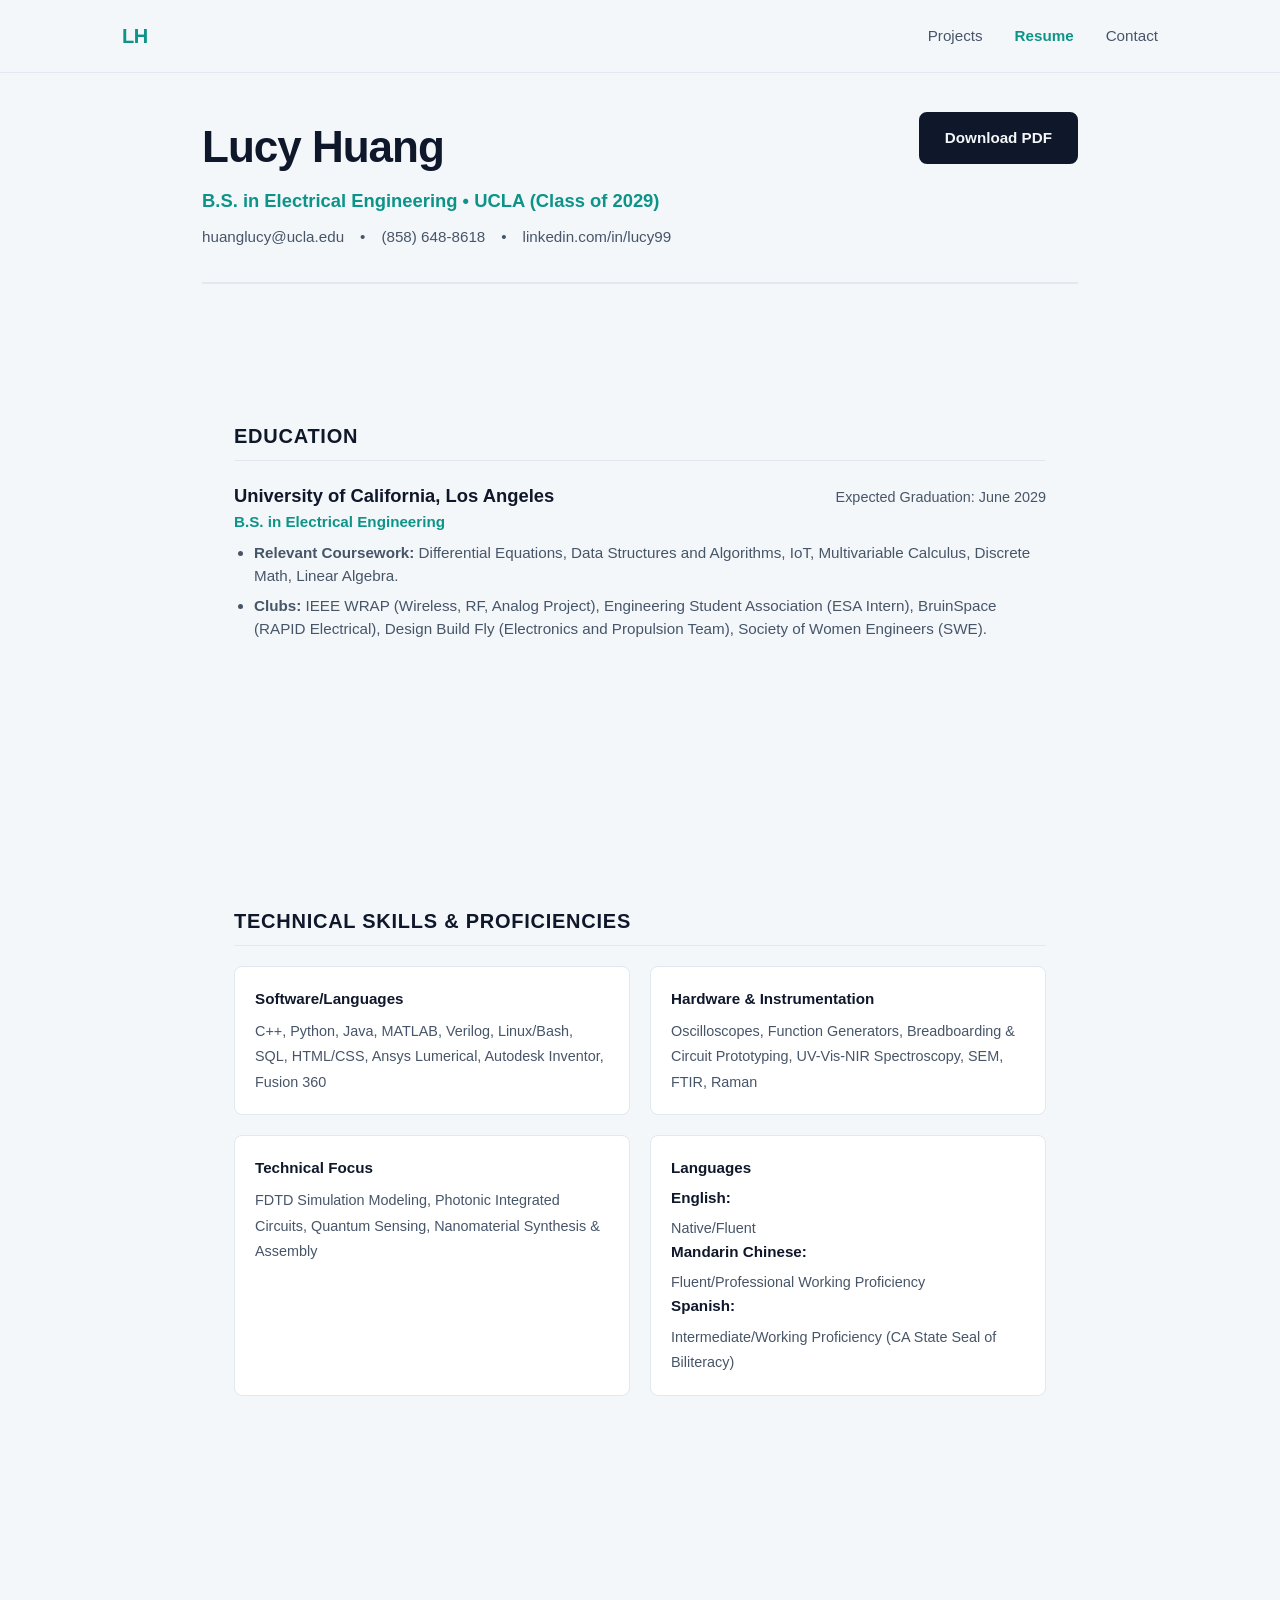
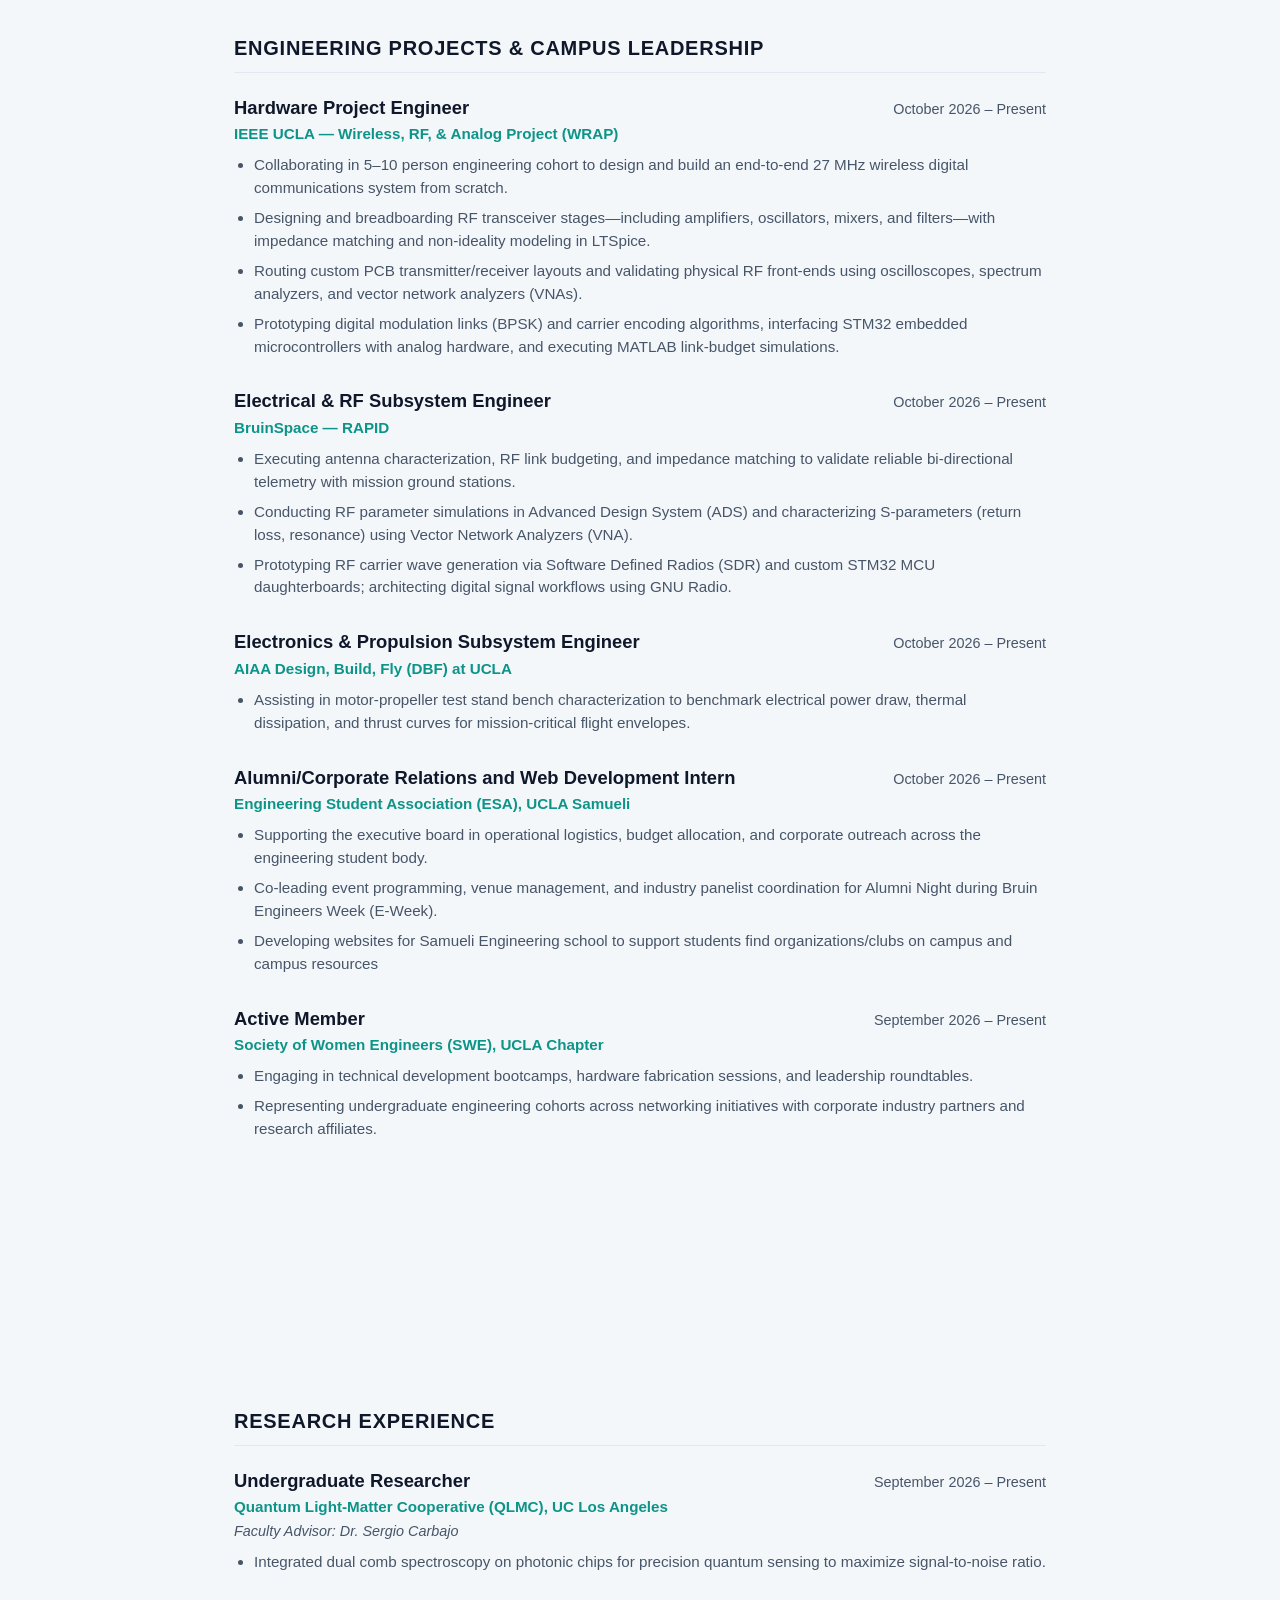
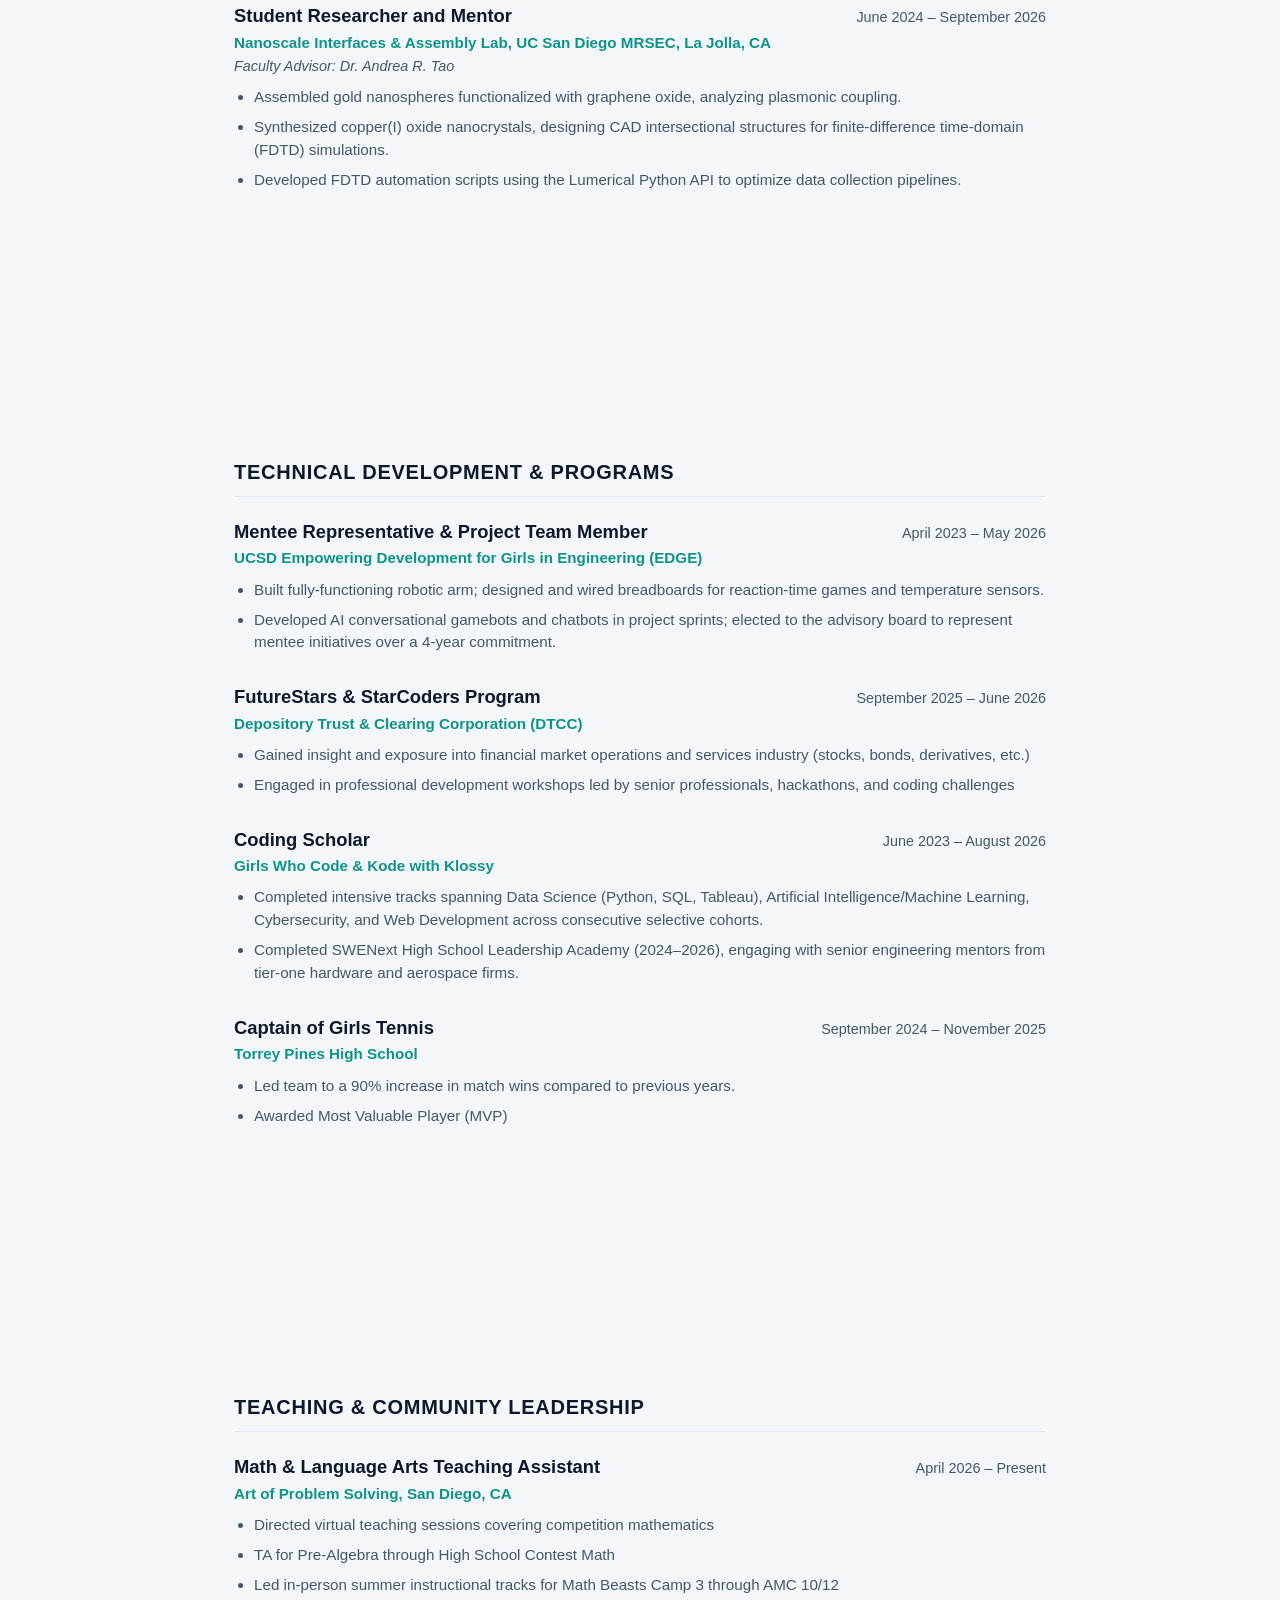
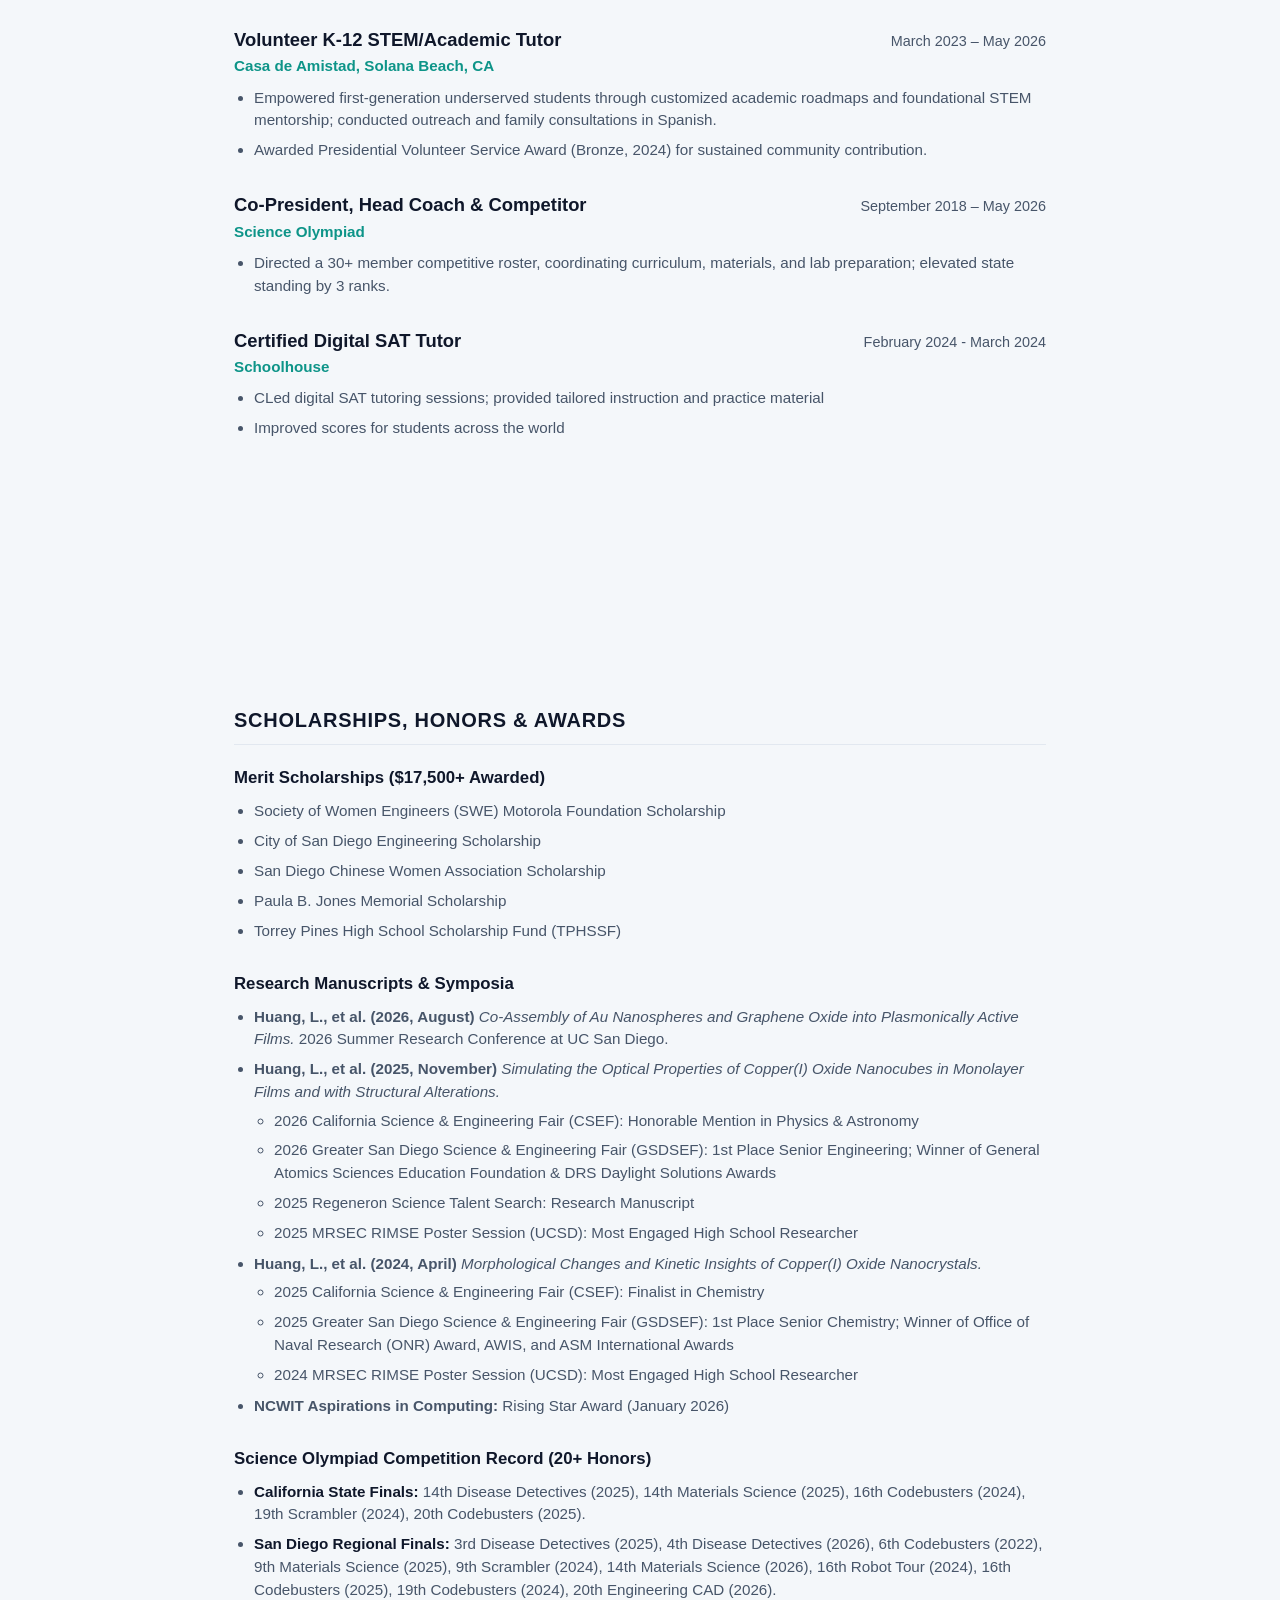
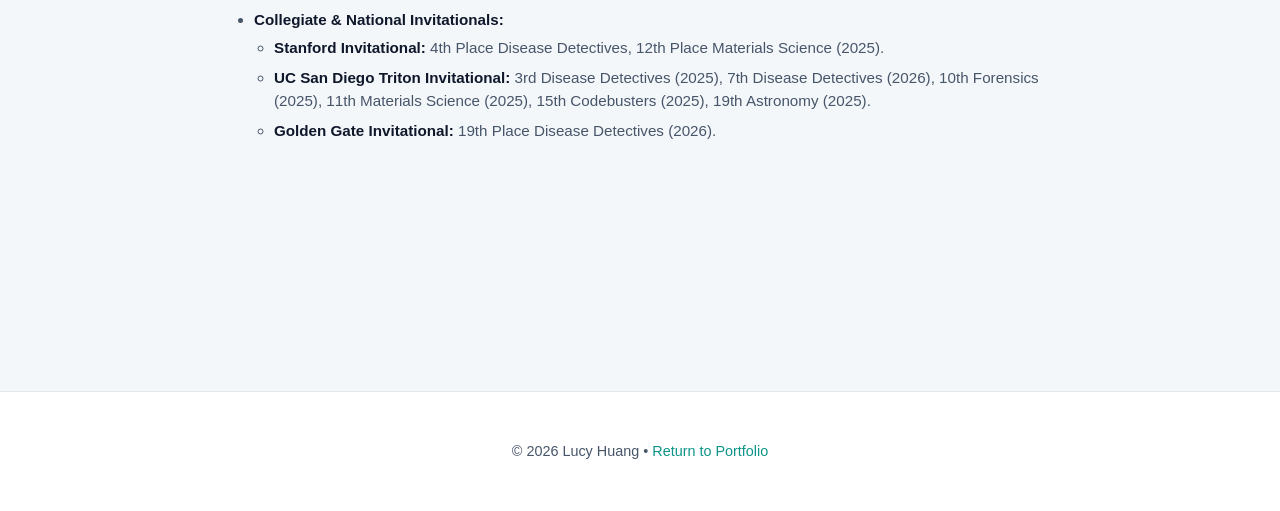
==== commit ce61430e: "Update program duration in resume" ====
--- a/resume.html
+++ b/resume.html
@@ -407,7 +407,7 @@
                         <span class="entry-title">FutureStars &amp; StarCoders Program</span>
                         <div class="entry-org">Depository Trust &amp; Clearing Corporation (DTCC)</div>
                     </div>
-                    <span class="entry-date">September 2025 – Present</span>
+                    <span class="entry-date">September 2025 – June 2026</span>
                 </div>
                 <ul class="entry-bullets">
                     <li>Gained insight and exposure into financial market operations and services industry (stocks, bonds, derivatives, etc.)</li>
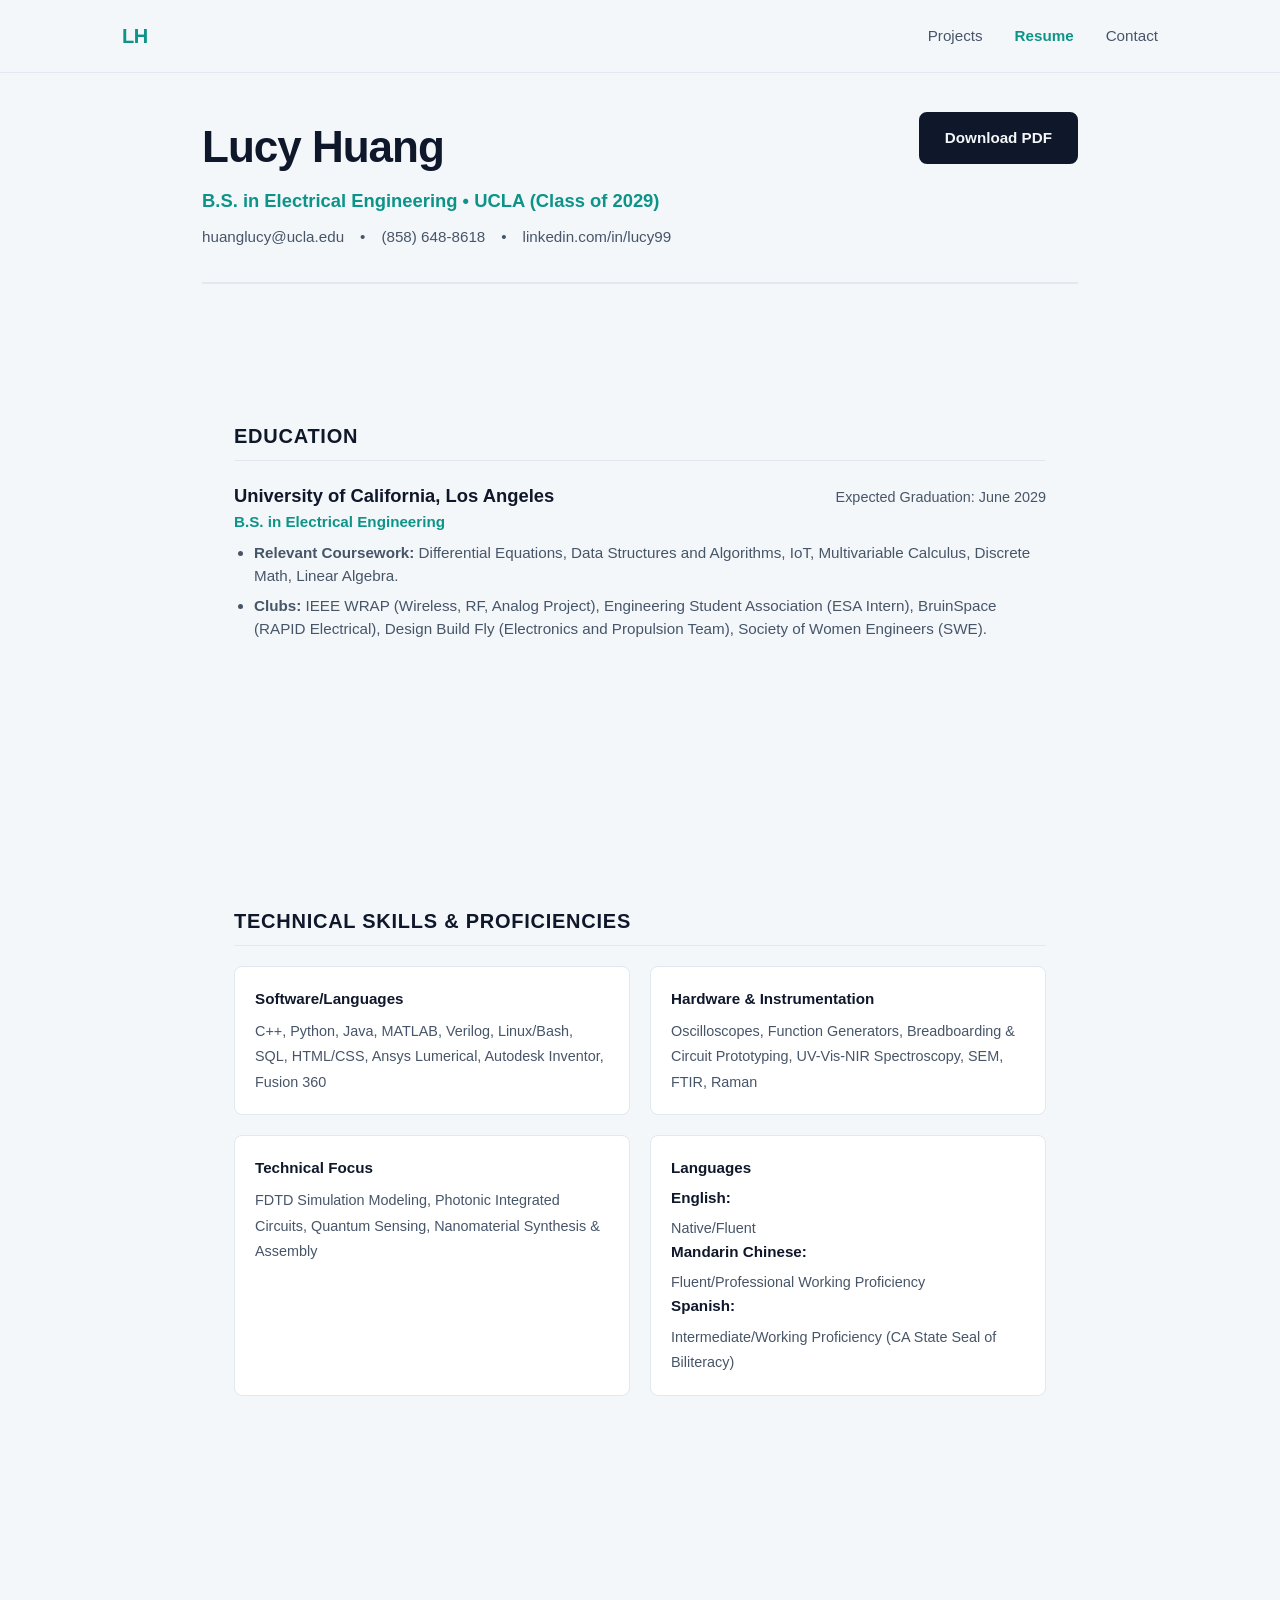
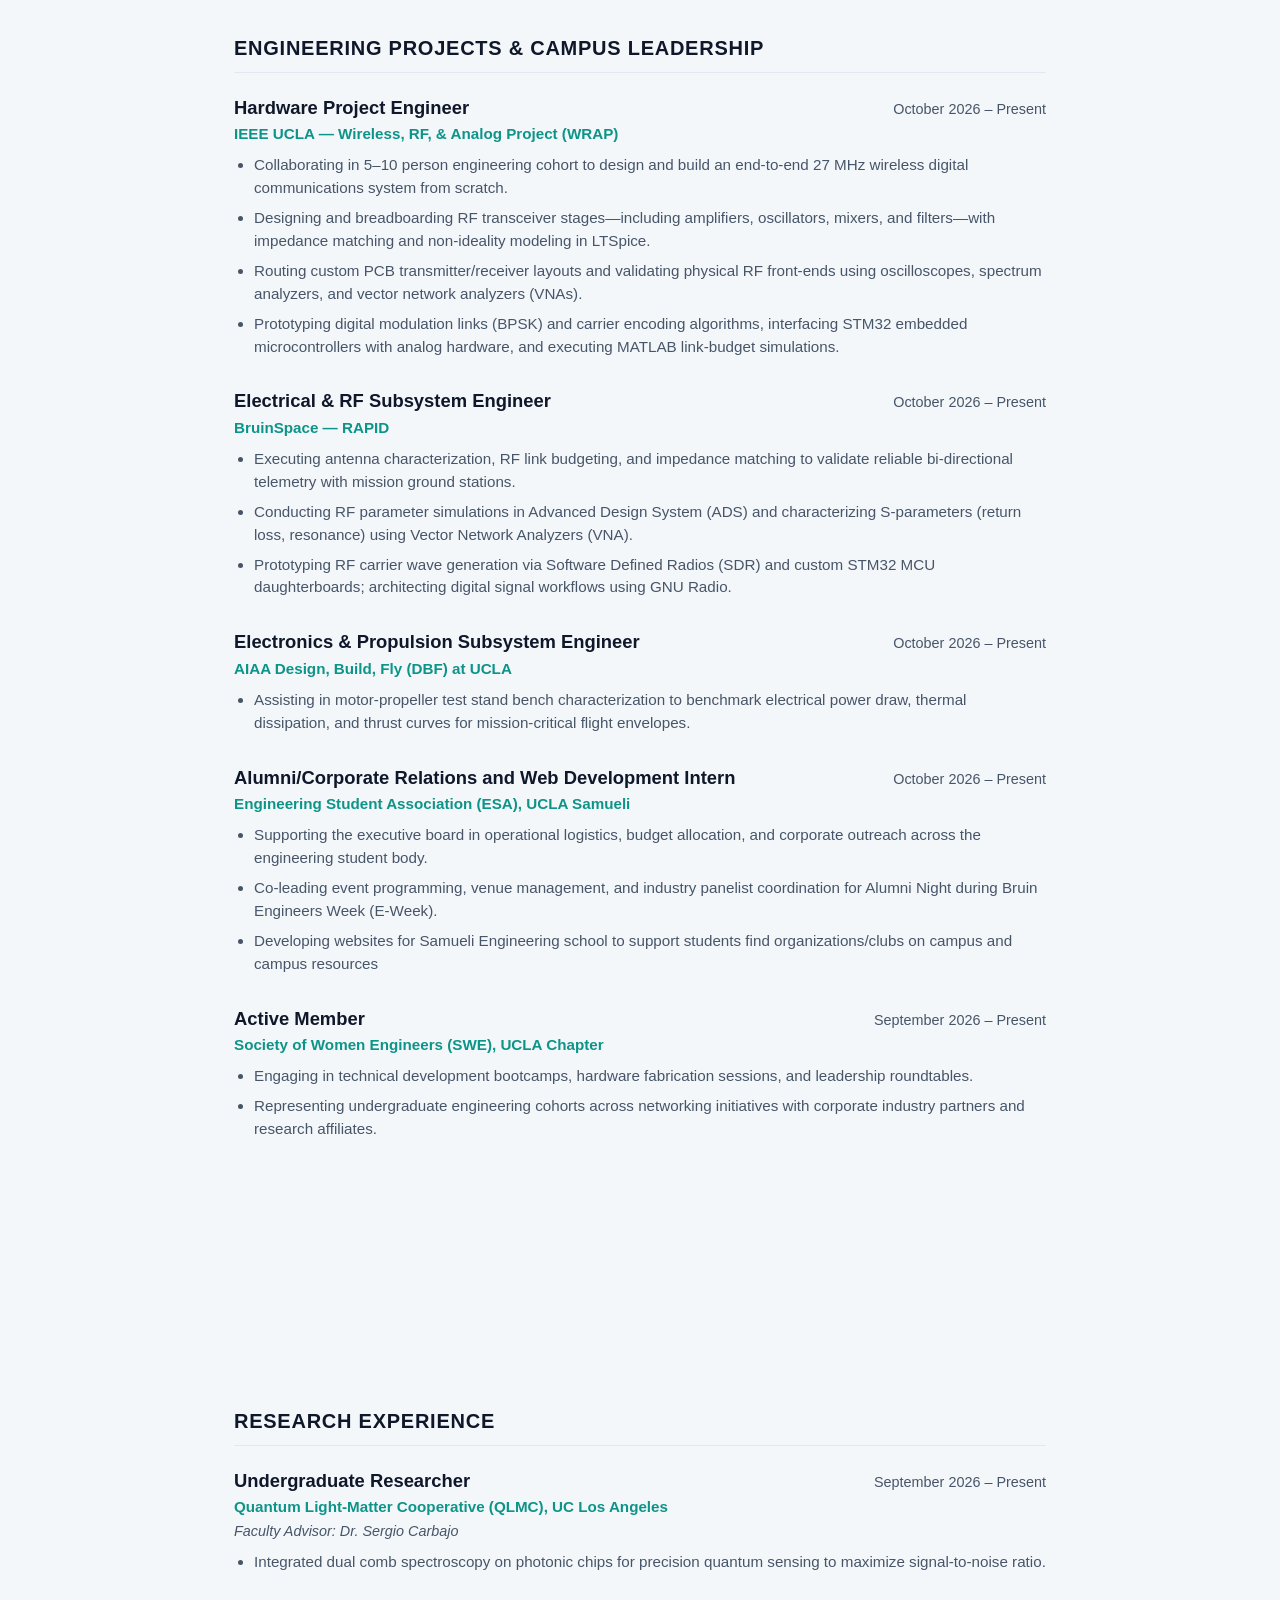
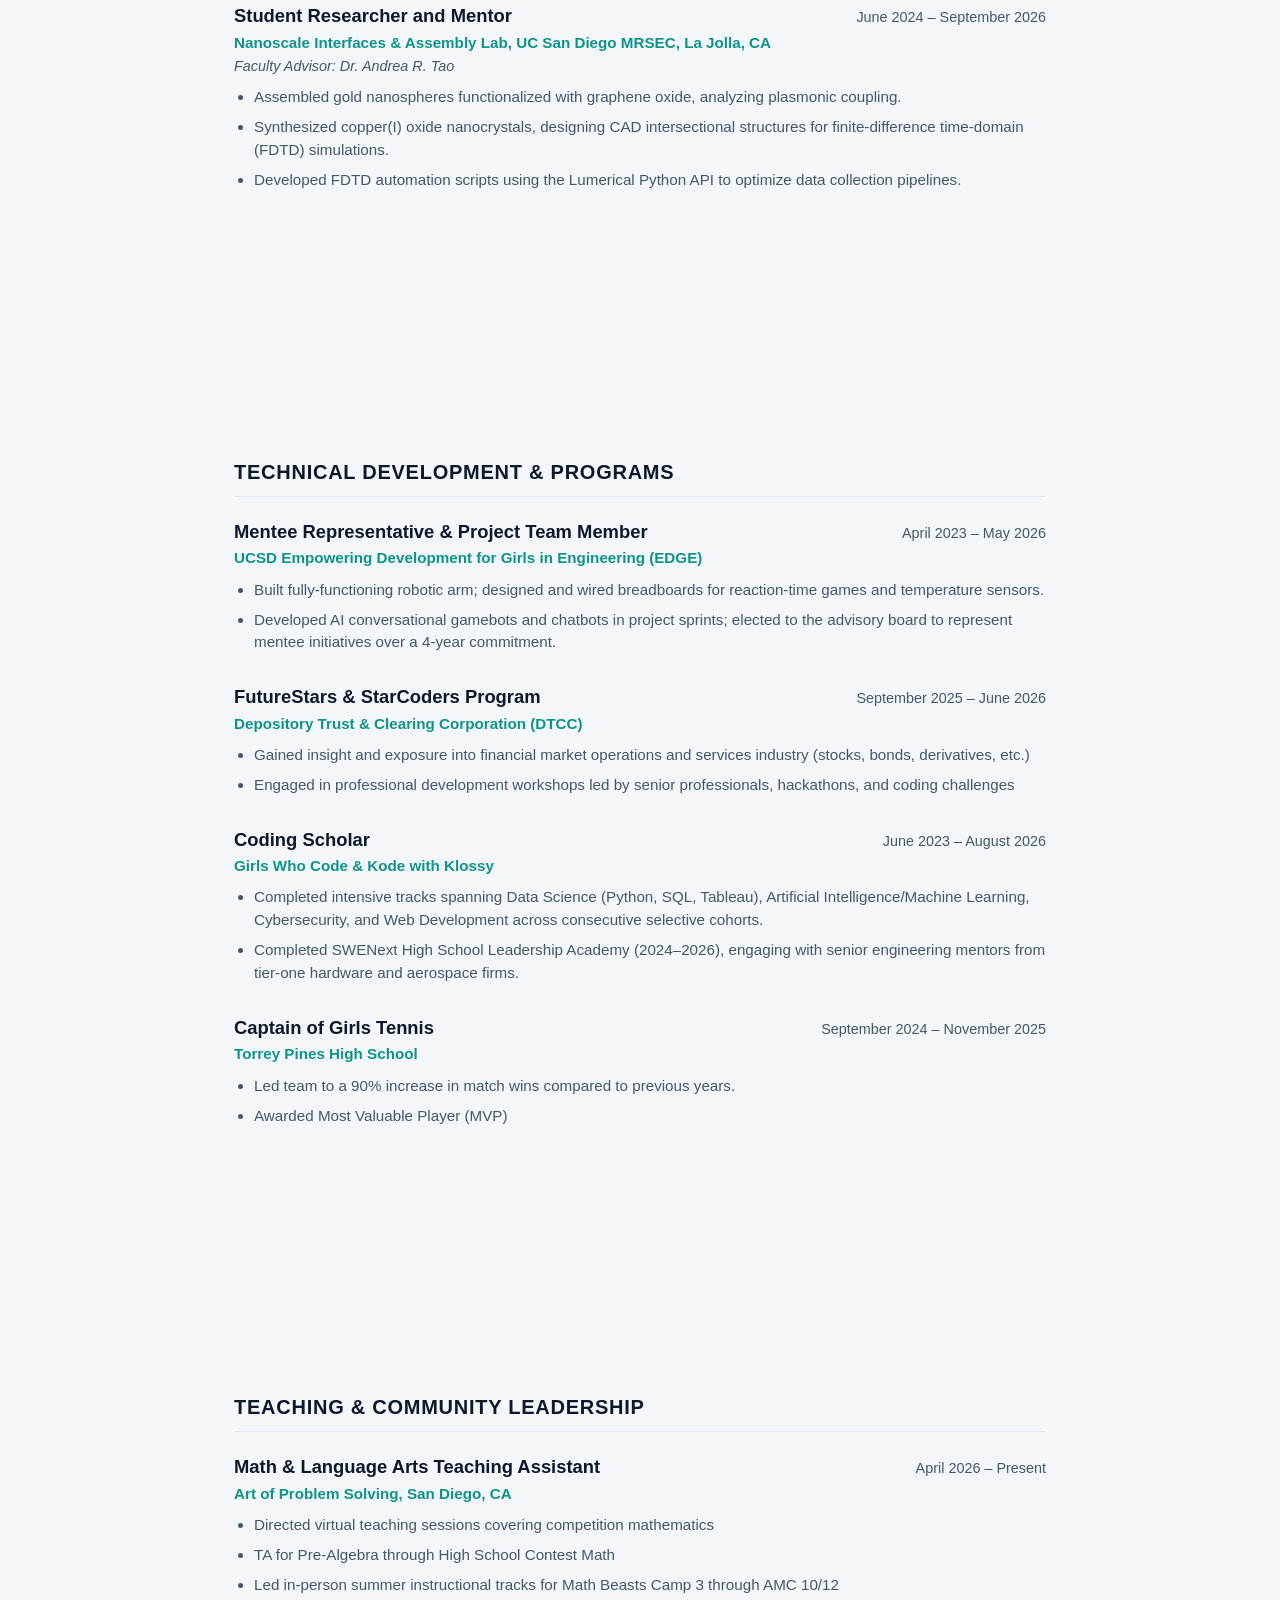
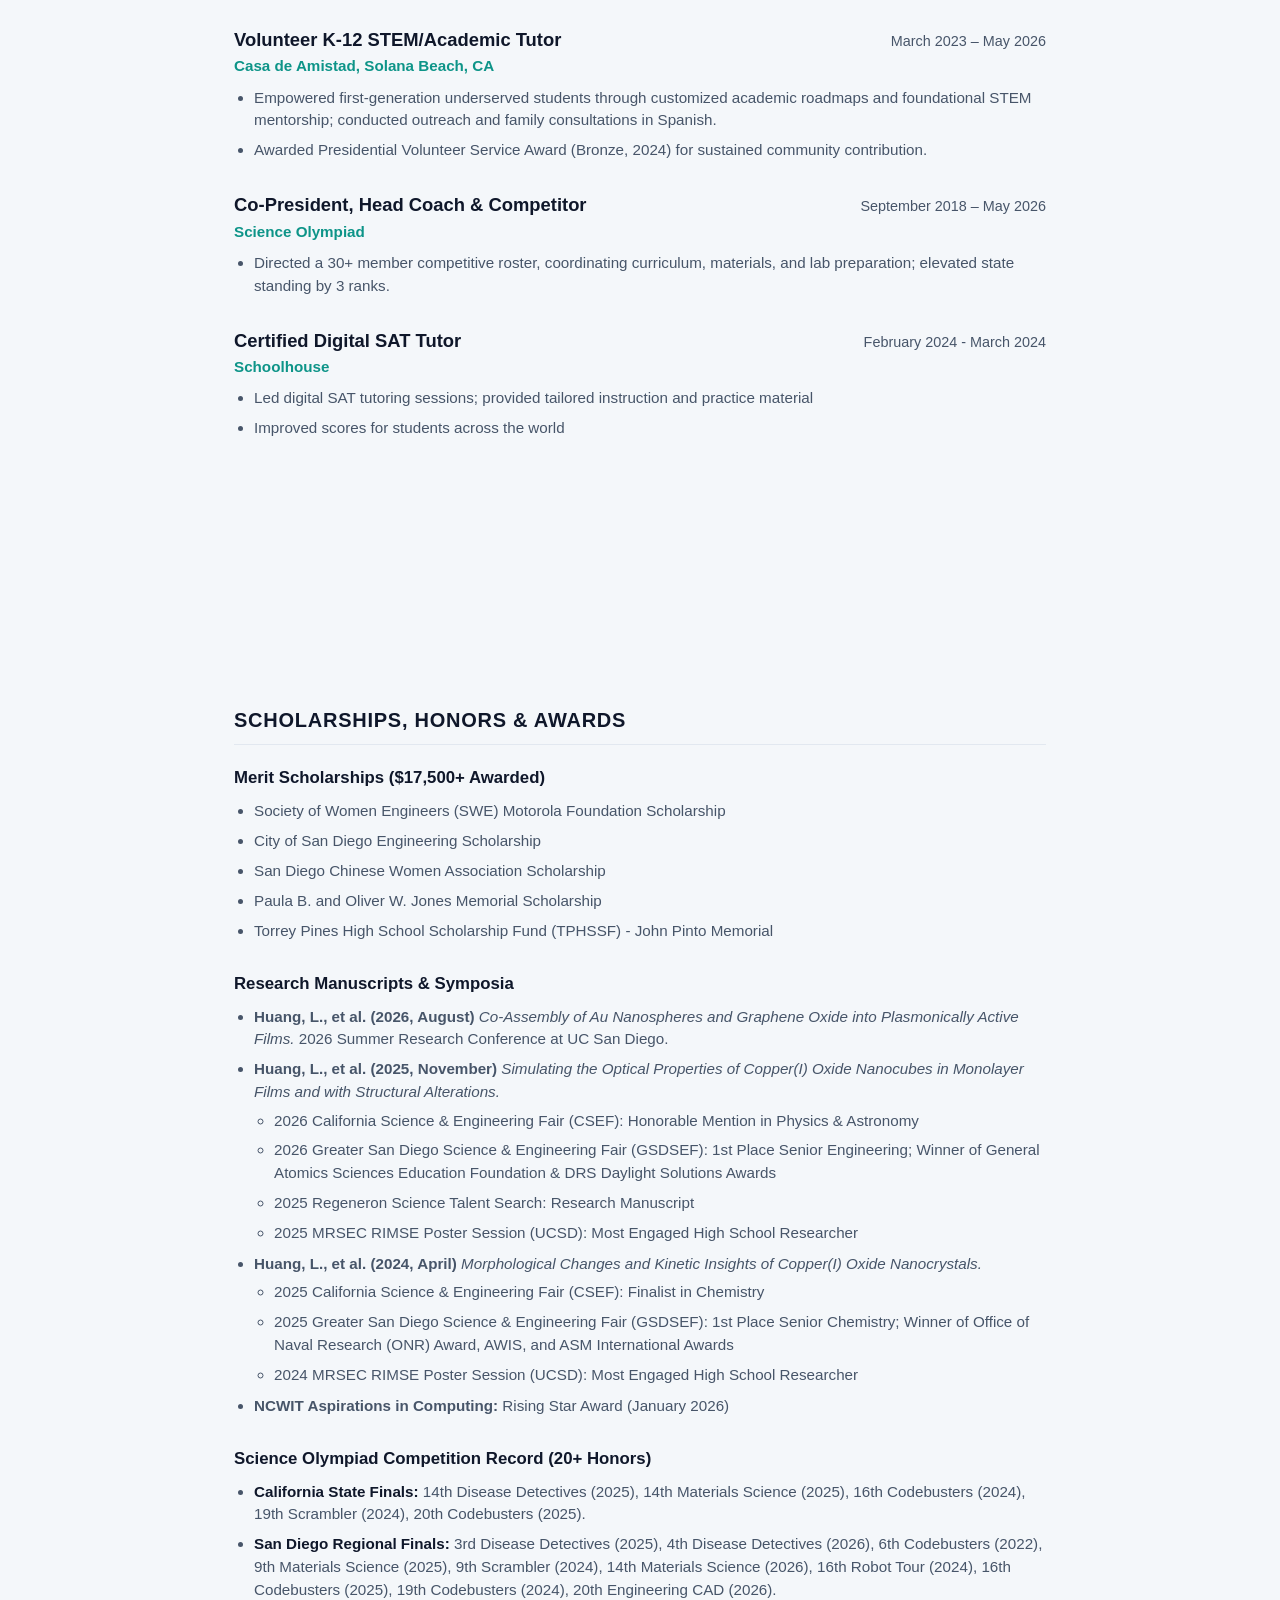
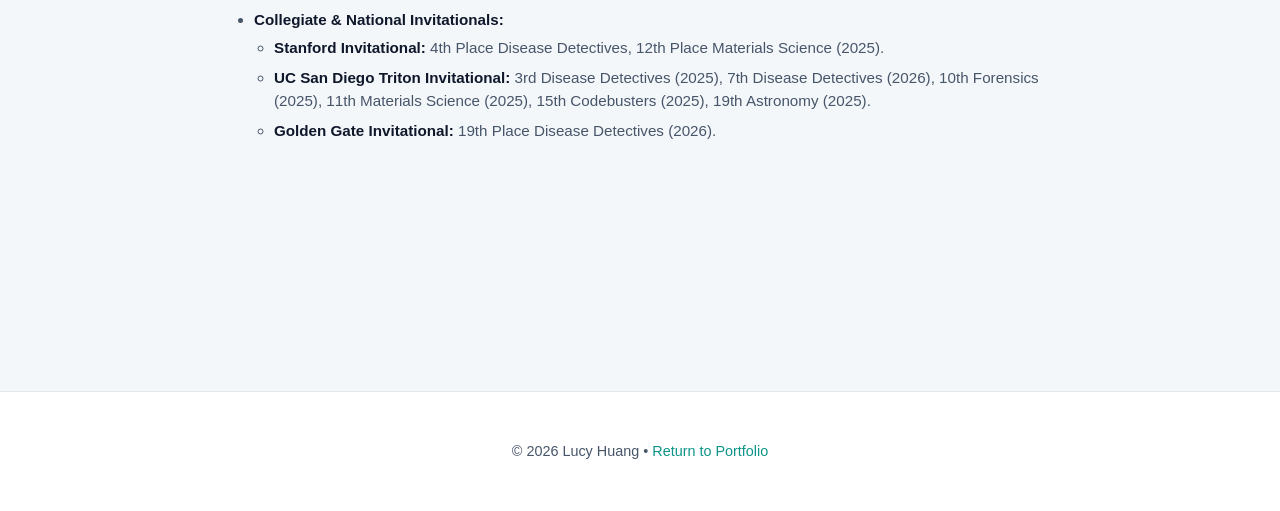
==== commit bdf24475: "Correct scholarship and tutoring session descriptions" ====
--- a/resume.html
+++ b/resume.html
@@ -499,7 +499,7 @@
                     <span class="entry-date">February 2024 - March 2024</span>
                 </div>
                 <ul class="entry-bullets">
-                    <li>CLed digital SAT tutoring sessions; provided tailored instruction and practice material</li>
+                    <li>Led digital SAT tutoring sessions; provided tailored instruction and practice material</li>
                     <li>Improved scores for students across the world</li>
                 </ul>
             </div>
@@ -515,8 +515,8 @@
                     <li>Society of Women Engineers (SWE) Motorola Foundation Scholarship</li>
                     <li>City of San Diego Engineering Scholarship</li>
                     <li>San Diego Chinese Women Association Scholarship</li>
-                    <li>Paula B. Jones Memorial Scholarship</li>
-                    <li>Torrey Pines High School Scholarship Fund (TPHSSF)</li>
+                    <li>Paula B. and Oliver W. Jones Memorial Scholarship</li>
+                    <li>Torrey Pines High School Scholarship Fund (TPHSSF) - John Pinto Memorial</li>
                 </ul>
             </div>
 
